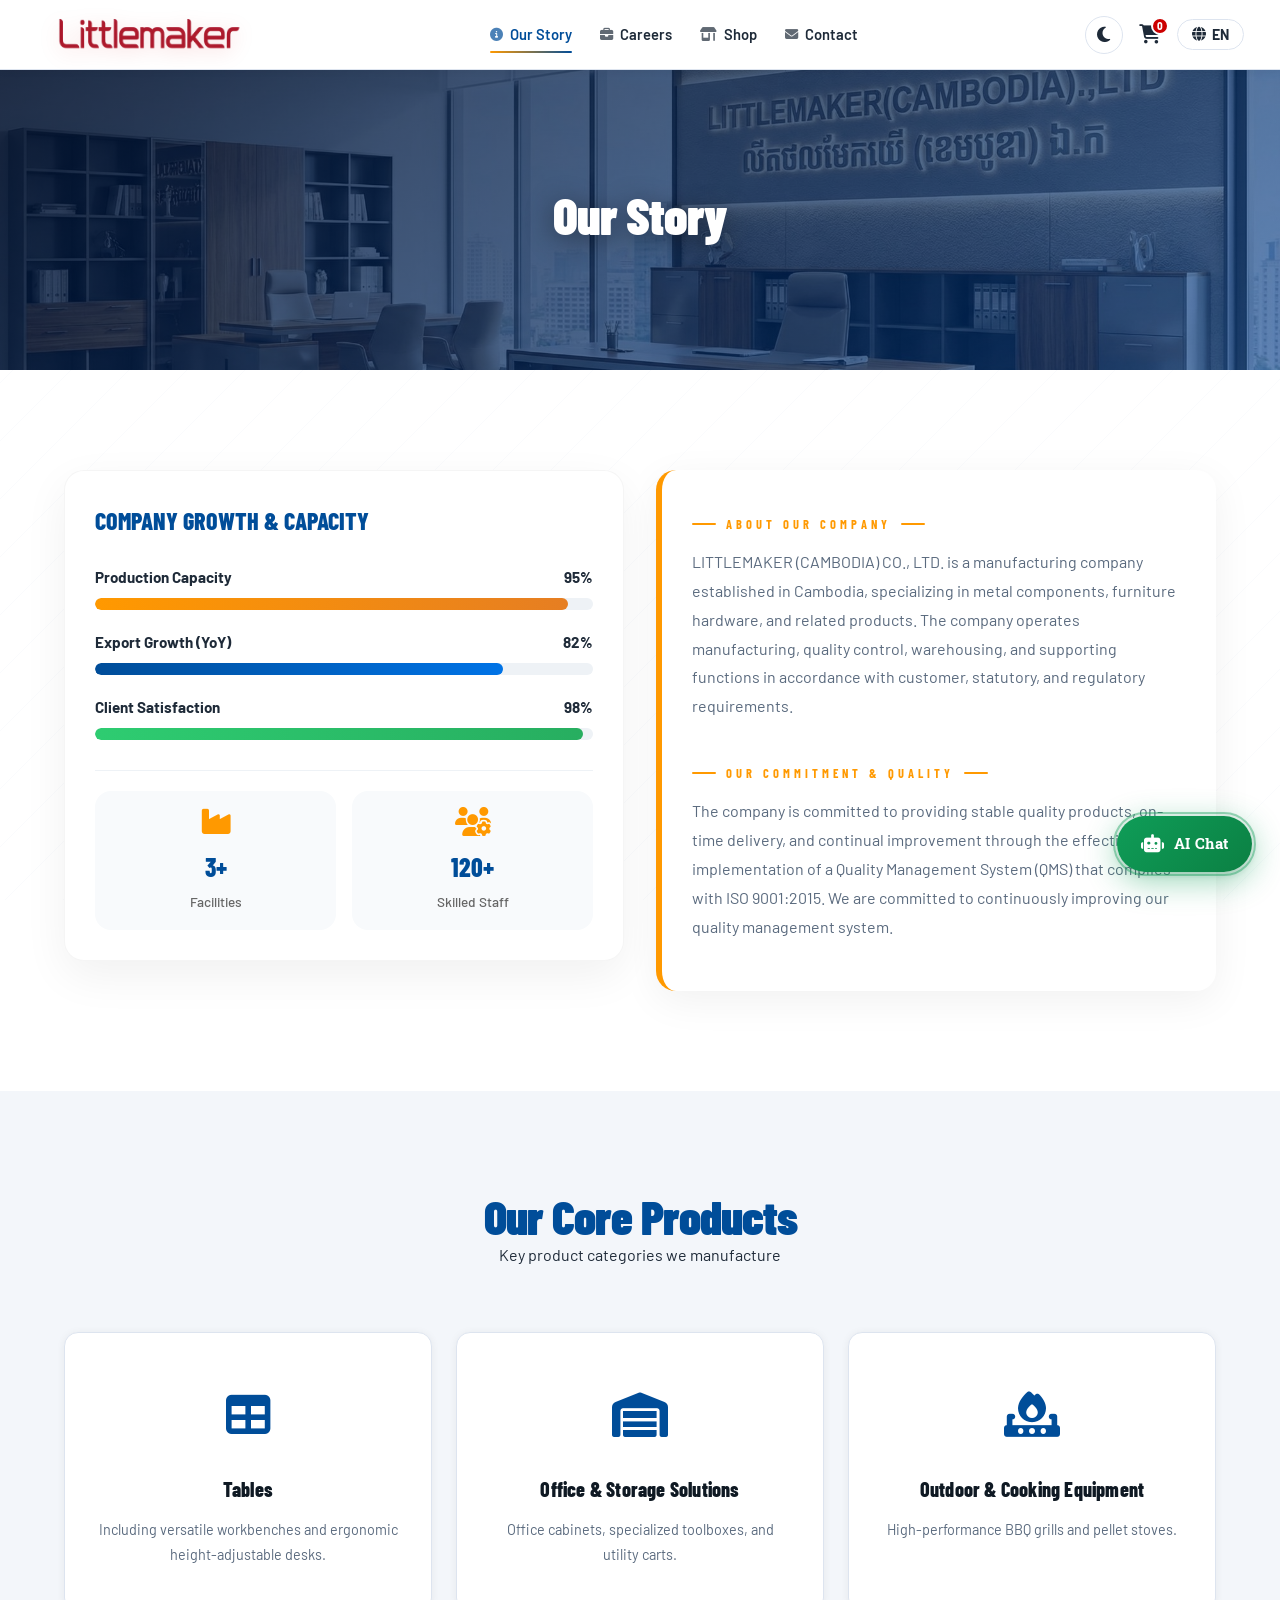
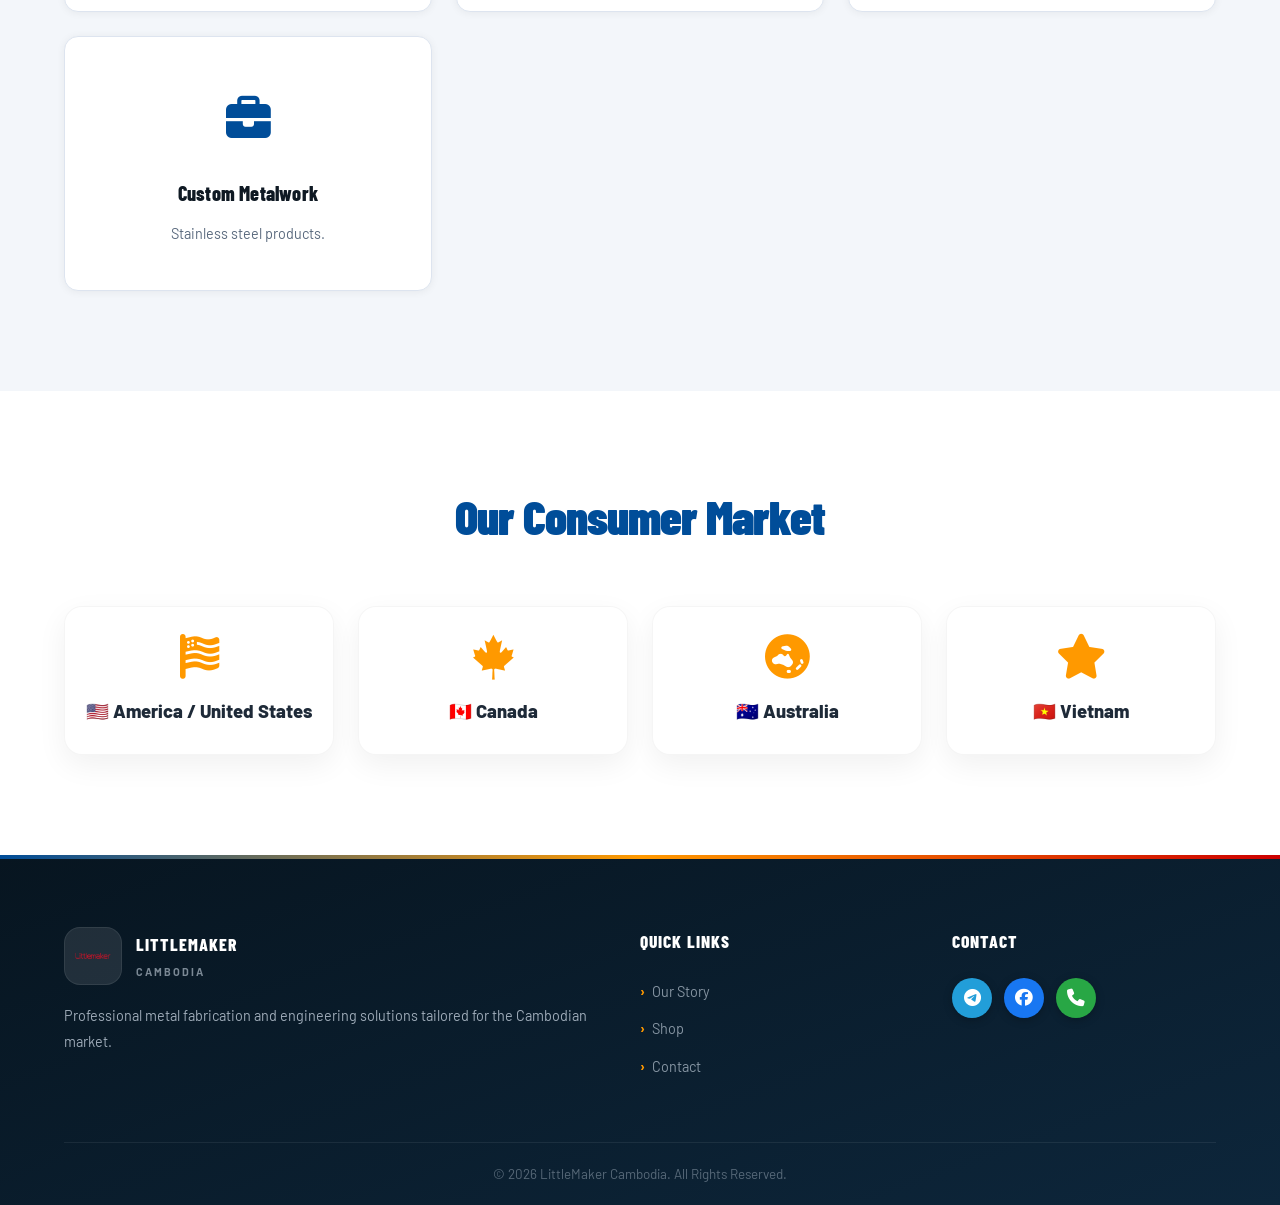
==== about.html @ 45f2d403 "Add files via upload" ====
<!DOCTYPE html>
<html lang="en">
<head>
    <meta charset="UTF-8">
    <meta name="viewport" content="width=device-width, initial-scale=1.0">
    <title>Our Story | LITTLEMAKER CAMBODIA</title>

    <!-- Favicon / Logo Code Added Here -->
    <link rel="icon" type="image/png" href="images/favicon.png">
    <link rel="apple-touch-icon" href="images/favicon.png">

    <link rel="preconnect" href="https://fonts.googleapis.com">
    <link rel="preconnect" href="https://fonts.gstatic.com" crossorigin>
    <link href="https://fonts.googleapis.com/css2?family=Roboto:wght@300;400;500;700;900&display=swap" rel="stylesheet">
    <link rel="stylesheet" href="https://cdnjs.cloudflare.com/ajax/libs/font-awesome/6.4.0/css/all.min.css">
    <link rel="stylesheet" href="css/style.css?v=3.1">
</head>
<body>

    <nav class="navbar">
        <div class="container">
                        <a href="index.html" class="logo" aria-label="LittleMaker Cambodia Home">
                <img src="images/Logo.png" alt="LittleMaker Cambodia logo" class="logo-img">
            </a>
            
            <!-- Desktop Menu -->
            <ul class="nav-menu">
                <li><a href="about.html" class="nav-link active"><i class="fa-solid fa-circle-info"></i> <span data-translate="nav_about">Our Story</span></a></li>
                <li><a href="careers.html" class="nav-link"><i class="fa-solid fa-briefcase"></i> <span data-translate="nav_services">Services</span></a></li>
                <li><a href="products.html" class="nav-link"><i class="fa-solid fa-shop"></i> <span data-translate="nav_shop">Shop</span></a></li>
                <li><a href="contact.html" class="nav-link"><i class="fa-solid fa-envelope"></i> <span data-translate="nav_contact">Contact</span></a></li>
            </ul>

            <!-- Right Controls -->
            <div class="nav-controls">
                <!-- Theme Toggle -->
                <div class="theme-toggle" id="themeBtn">
                    <i class="fa-solid fa-moon"></i>
                </div>

                <!-- Cart -->
                <div class="cart-wrapper cart-trigger">
                    <i class="fa-solid fa-cart-shopping"></i>
                    <span class="cart-badge" id="cart-count">0</span>
                </div>

                <!-- Lang -->
                <div class="lang-dropdown">
                    <button class="lang-btn" id="langBtn">
                        <i class="fa-solid fa-globe"></i> <span id="currentLang">EN</span>
                    </button>
                    <div class="lang-menu" id="langMenu">
                        <a href="#" data-lang="en">English</a>
                        <a href="#" data-lang="kh">ខ្មែរ</a>
                        <a href="#" data-lang="cn">中文</a>
                    </div>
                </div>

                <!-- Mobile Toggle -->
                <div class="menu-toggle" id="mobile-menu">
                    <span class="bar"></span>
                    <span class="bar"></span>
                    <span class="bar"></span>
                </div>
            </div>
        </div>
    </nav>

    <!-- Page Header -->
    <header class="page-header">
        <div class="container">
            <h1 data-translate="about_header">Our Story</h1>
        </div>
    </header>

    <!-- About Content -->
    <section class="section-padding">
        <div class="container">
            <div class="row">
                <div class="col-half fade-in">
                    <div class="modern-chart-container">
                        <h3 class="chart-title" data-translate="chart_title">Company Growth & Capacity</h3>
                        
                        <div class="chart-bar-group">
                            <div class="chart-label">
                                <span data-translate="chart_prod">Production Capacity</span>
                                <span class="counter-num">95%</span>
                            </div>
                            <div class="chart-track">
                                <div class="chart-fill" style="--target-width: 95%; background: linear-gradient(90deg, #ff9900, #e67e22);"></div>
                            </div>
                        </div>

                        <div class="chart-bar-group">
                            <div class="chart-label">
                                <span data-translate="chart_export">Export Growth (YoY)</span>
                                <span class="counter-num">82%</span>
                            </div>
                            <div class="chart-track">
                                <div class="chart-fill" style="--target-width: 82%; background: linear-gradient(90deg, #004d99, #0073e6);"></div>
                            </div>
                        </div>

                        <div class="chart-bar-group">
                            <div class="chart-label">
                                <span data-translate="chart_sat">Client Satisfaction</span>
                                <span class="counter-num">98%</span>
                            </div>
                            <div class="chart-track">
                                <div class="chart-fill" style="--target-width: 98%; background: linear-gradient(90deg, #2ecc71, #27ae60);"></div>
                            </div>
                        </div>

                        <div class="chart-stats-row">
                            <div class="c-stat-box">
                                <i class="fa-solid fa-industry"></i>
                                <strong class="counter-num">3+</strong>
                                <span data-translate="chart_factories">Facilities</span>
                            </div>
                            <div class="c-stat-box">
                                <i class="fa-solid fa-users-gear"></i>
                                <strong class="counter-num">120+</strong>
                                <span data-translate="chart_engineers">Skilled Staff</span>
                            </div>
                        </div>
                    </div>
                </div>
                <div class="col-half content-center fade-in">
                    <div class="modern-text-block">
                        <h4 class="sub-heading" data-translate="story_company_title">About Our Company</h4>
                        <p data-translate="story_company_desc">LITTLEMAKER (CAMBODIA) CO., LTD. is a manufacturing company established in Cambodia, specializing in metal components, furniture hardware, and related products. The company operates manufacturing, quality control, warehousing, and supporting functions in accordance with customer, statutory, and regulatory requirements.</p>
                        <div class="pt-20"></div>
                        <h4 class="sub-heading" data-translate="story_commit_title">Our Commitment & Quality</h4>
                        <p data-translate="story_commit_desc">The company is committed to providing stable quality products, on-time delivery, and continual improvement through the effective implementation of a Quality Management System (QMS) that complies with ISO 9001:2015. We are committed to continuously improving our quality management system.</p>
                    </div>
                </div>
            </div>
        </div>
    </section>

    <section class="section-padding bg-light">
        <div class="container">
            <div class="section-header fade-in">
                <h2 data-translate="story_products_title">Our Core Products</h2>
                <p data-translate="story_products_sub">Key product categories we manufacture</p>
            </div>
            <div class="services-grid">
                <div class="service-card fade-in">
                    <div class="icon-box"><i class="fa-solid fa-table"></i></div>
                    <h3 data-translate="story_prod_tables_title">Tables</h3>
                    <p data-translate="story_prod_tables_desc">Including versatile workbenches and ergonomic height-adjustable desks.</p>
                </div>
                <div class="service-card fade-in">
                    <div class="icon-box"><i class="fa-solid fa-warehouse"></i></div>
                    <h3 data-translate="story_prod_office_title">Office &amp; Storage Solutions</h3>
                    <p data-translate="story_prod_office_desc">Office cabinets, specialized toolboxes, and utility carts.</p>
                </div>
                <div class="service-card fade-in">
                    <div class="icon-box"><i class="fa-solid fa-fire-burner"></i></div>
                    <h3 data-translate="story_prod_cooking_title">Outdoor &amp; Cooking Equipment</h3>
                    <p data-translate="story_prod_cooking_desc">High-performance BBQ grills and pellet stoves.</p>
                </div>
                <div class="service-card fade-in">
                    <div class="icon-box"><i class="fa-solid fa-briefcase"></i></div>
                    <h3 data-translate="story_prod_custom_title">Custom Metalwork</h3>
                    <p data-translate="story_prod_custom_desc">Stainless steel products.</p>
                </div>
            </div>
        </div>
    </section>

    <section class="section-padding">
        <div class="container">
            <div class="section-header fade-in">
                <h2 data-translate="story_market_title">Our Consumer Market</h2>
            </div>
            <ul class="market-grid">
                <li class="market-card fade-in">
                    <i class="fa-solid fa-flag-usa"></i>
                    <span data-translate="story_market_us">America / United States</span>
                </li>
                <li class="market-card fade-in">
                    <i class="fa-brands fa-canadian-maple-leaf"></i>
                    <span data-translate="story_market_ca">Canada</span>
                </li>
                <li class="market-card fade-in">
                    <i class="fa-solid fa-earth-oceania"></i>
                    <span data-translate="story_market_au">Australia</span>
                </li>
                <li class="market-card fade-in">
                    <i class="fa-solid fa-star"></i>
                    <span data-translate="story_market_vn">Vietnam</span>
                </li>
            </ul>
        </div>
    </section>

    <footer>
        <div class="container">
            <div class="footer-content">
                <div class="footer-col">
                                        <div class="footer-brand">
                        <img src="images/Logo.png" alt="LittleMaker Cambodia logo">
                        <div>
                            <h3>LITTLEMAKER</h3>
                            <small>CAMBODIA</small>
                        </div>
                    </div>
                    <p data-translate="footer_desc">Professional metal fabrication and engineering solutions tailored for the Cambodian market.</p>
                </div>
                <div class="footer-col">
                    <h3 data-translate="footer_quick">Quick Links</h3>
                    <ul>
                        <li><a href="about.html" data-translate="nav_about">Our Story</a></li>
                        <li><a href="products.html" data-translate="nav_shop">Shop</a></li>
                        <li><a href="contact.html" data-translate="nav_contact">Contact</a></li>
                    </ul>
                </div>
                <div class="footer-col">
                    <h3 data-translate="footer_contact">Contact</h3>
                    <div class="social-links">
                        <a href="https://t.me/samnangkhiev" target="_blank" class="nav-icon-btn telegram" title="Telegram"><i class="fa-brands fa-telegram"></i></a>
                        <a href="https://web.facebook.com/littlemaker.kh/" target="_blank" class="nav-icon-btn facebook" title="Facebook"><i class="fa-brands fa-facebook"></i></a>
                        <a href="tel:+855719716888" class="nav-icon-btn phone" title="Call Us"><i class="fa-solid fa-phone"></i></a>
                    </div>
                </div>
            </div>
            <div class="footer-bottom">
                <p data-translate="footer_copy">&copy; 2026 LittleMaker Cambodia. All Rights Reserved.</p>
            </div>
        </div>
    </footer>
    <script src="js/translations.js"></script>
    <script src="js/cart.js"></script>
    <script src="js/invoice.js"></script>
    <script src="js/checkout.js"></script>
    <script src="js/chat-widget.js"></script>
    <script src="js/products.js"></script>
    <script src="js/ui.js"></script>
    <script src="js/main.js"></script>

    <!-- Mobile Bottom Tab Bar -->
    <ul class="mobile-bottom-bar" id="mobileBottomBar">
        <li><a href="about.html" class="nav-link active"><i class="fa-solid fa-circle-info"></i> <span data-translate="nav_about">Our Story</span></a></li>
        <li><a href="careers.html" class="nav-link"><i class="fa-solid fa-briefcase"></i> <span data-translate="nav_services">Services</span></a></li>
        <li><a href="products.html" class="nav-link"><i class="fa-solid fa-shop"></i> <span data-translate="nav_shop">Shop</span></a></li>
        <li><a href="contact.html" class="nav-link"><i class="fa-solid fa-envelope"></i> <span data-translate="nav_contact">Contact</span></a></li>
    </ul>


    <!-- Custom Translation Loader (Admin overrides) -->
    <script>
    (function(){
      try {
        var saved = localStorage.getItem('lm_translations');
        if (!saved) return;
        var allTR = JSON.parse(saved);
        var lang = localStorage.getItem('lm_lang') || 'en';
        var tr = allTR[lang];
        if (!tr) return;
        window.addEventListener('load', function() {
          /* Apply text translations */
          document.querySelectorAll('[data-translate]').forEach(function(el) {
            var k = el.getAttribute('data-translate');
            if (tr[k] !== undefined) {
              if (/</.test(tr[k])) el.innerHTML = tr[k];
              else el.textContent = tr[k];
            }
          });
          /* Apply admin-configured images */
          document.querySelectorAll('[data-img-key]').forEach(function(el) {
            var k = el.getAttribute('data-img-key');
            if (tr[k]) {
              el.src = tr[k];
            }
          });
        });
      } catch(e) {}
    })();
    </script>
    <!-- Secret Admin Access: Click footer copyright 5x quickly -->
    <script>
    (function(){
      var n=0,t;
      document.addEventListener('click',function(e){
        var ft=e.target.closest('.footer-bottom,.footer-copy,footer p');
        if(!ft)return;
        n++;clearTimeout(t);
        if(n>=5){n=0;window.location.href='admin.html';}
        t=setTimeout(function(){n=0;},1200);
      });
    })();
    </script>
</body>
</html>
---- css/style.css ----
/* ================================================================
   LITTLEMAKER CAMBODIA — style.css v3.0
   Premium industrial aesthetic with smooth animations
   ================================================================ */

@import url('https://fonts.googleapis.com/css2?family=Barlow:ital,wght@0,400;0,500;0,600;0,700;0,800;0,900;1,700&family=Barlow+Condensed:wght@500;600;700;800;900&display=swap');

/* ── CSS Variables ── */
:root {
  --blue:      #004d99;
  --blue-l:    #0066cc;
  --blue-ll:   #e8f0fa;
  --orange:    #f90;
  --orange-d:  #e68a00;
  --red:       #cc0000;
  --dark:      #0f1923;
  --dark-2:    #1a2535;
  --dark-3:    #243040;
  --light:     #f3f6fa;
  --light-2:   #e8edf5;
  --card:      #fff;
  --text:      #1e2a38;
  --muted:     #5a6a7e;
  --border:    #dde4ef;
  --white:     #fff;

  --sh1: 0 1px 8px rgba(0,0,0,.06);
  --sh2: 0 6px 28px rgba(0,77,153,.11);
  --sh3: 0 18px 56px rgba(0,0,0,.14);

  --r:    14px;
  --r-sm:  7px;
  --ease: cubic-bezier(.4,0,.2,1);
  --spring: cubic-bezier(.34,1.56,.64,1);
  --t: all .28s var(--ease);
}

/* ── Reset ── */
*,*::before,*::after { margin:0; padding:0; box-sizing:border-box }
html { scroll-behavior:smooth }
body {
  font-family:'Barlow',sans-serif;
  font-size:16px; line-height:1.65;
  color:var(--text);
  background:#fff;
  overflow-x:hidden;
}
ul { list-style:none }
a  { text-decoration:none; color:inherit }
img { max-width:100%; display:block }

/* diagonal grid texture */
body::before {
  content:'';
  position:fixed; inset:0;
  background-image:
    repeating-linear-gradient(
      -45deg,
      transparent,
      transparent 40px,
      rgba(0,77,153,.018) 40px,
      rgba(0,77,153,.018) 41px
    );
  pointer-events:none; z-index:0;
}

/* ── Utilities ── */
.container { max-width:1200px; margin:0 auto; padding:0 24px }
.section-padding { padding:100px 0 }
.pt-20    { padding-top:20px }
.bg-light { background:var(--light) }
.bg-dark  { background:var(--dark); color:var(--white) }
.text-white  { color:var(--white) }
.text-grey   { color:#888 }
.text-center { text-align:center }

/* Eyebrow label */
.sub-heading {
  font-family:'Barlow Condensed',sans-serif;
  font-size:.78rem; font-weight:700;
  letter-spacing:4px; text-transform:uppercase;
  color:var(--orange);
  display:inline-flex; align-items:center; gap:10px;
  margin-bottom:14px;
}
.sub-heading::before,
.sub-heading::after {
  content:'';
  width:24px; height:2px;
  background:var(--orange);
  border-radius:2px;
}

.section-header { text-align:center; margin-bottom:64px }
.section-header h2 {
  font-family:'Barlow Condensed',sans-serif;
  font-size:clamp(2.2rem,4vw,3rem);
  font-weight:900;
  color:var(--blue);
  letter-spacing:-1px;
  line-height:1.05;
}

/* ── Buttons ── */
.btn {
  display:inline-flex; align-items:center; gap:9px;
  padding:14px 34px;
  font-family:'Barlow Condensed',sans-serif;
  font-size:1.05rem; font-weight:700;
  letter-spacing:.5px; text-transform:uppercase;
  border-radius:var(--r-sm);
  border:2px solid transparent;
  cursor:pointer; transition:var(--t);
  position:relative; overflow:hidden;
  white-space:nowrap;
}
/* shine sweep */
.btn::after {
  content:'';
  position:absolute; top:0; left:-110%;
  width:65%; height:100%;
  background:linear-gradient(90deg,transparent,rgba(255,255,255,.22),transparent);
  transform:skewX(-18deg);
  transition:left .55s ease;
}
.btn:hover::after { left:130% }
.btn:active { transform:scale(.97) }

.btn-primary {
  background:linear-gradient(135deg,var(--orange),var(--orange-d));
  color:#fff;
  box-shadow:0 4px 20px rgba(255,153,0,.38);
}
.btn-primary:hover {
  transform:translateY(-3px);
  box-shadow:0 10px 32px rgba(255,153,0,.5);
}

.btn-outline {
  border-color:rgba(255,255,255,.7);
  color:#fff;
  backdrop-filter:blur(8px);
}
.btn-outline:hover {
  background:rgba(255,255,255,.16);
  border-color:#fff;
  transform:translateY(-3px);
}

.btn-link {
  color:#fff; font-family:'Barlow Condensed',sans-serif;
  font-size:1rem; font-weight:700; letter-spacing:.5px;
  margin-top:18px;
  display:inline-flex; align-items:center; gap:9px;
  border-bottom:2px solid var(--orange);
  padding-bottom:3px; transition:gap .3s;
}
.btn-link:hover { gap:15px }

/* ── Navbar ── */
.navbar {
  position:sticky; top:0; z-index:1000;
  height:70px;
  background:rgba(255,255,255,.96);
  backdrop-filter:blur(14px);
  -webkit-backdrop-filter:blur(14px);
  border-bottom:1px solid var(--border);
  box-shadow:var(--sh1);
  display:flex; align-items:center;
  transition:height .3s var(--ease), box-shadow .3s;
}
.navbar.scrolled { height:62px; box-shadow:var(--sh2) }

.navbar .container {
  display:flex; justify-content:space-between; align-items:center;
  width:100%; max-width:100%; padding:0 36px;
}

/* Logo */
.logo {
  display:flex;
  align-items:center;
  gap:12px;
  transition:transform .28s var(--ease), filter .28s var(--ease);
  text-decoration:none;
  position:relative;
}
.logo-img {
  height: 42px;
  width: auto;
  display: block;
  object-fit: contain;
  transition: height 0.3s var(--ease), transform 0.3s var(--ease), filter 0.3s var(--ease);
  filter: drop-shadow(0 4px 10px rgba(204,0,0,.15));
}
.navbar.scrolled .logo-img {
  height: 36px;
}
.logo:hover {
  transform:translateY(-1px);
}
.logo:hover .logo-img {
  transform: scale(1.03);
  filter: drop-shadow(0 6px 14px rgba(204,0,0,.22));
}
.logo-mark {
  width:58px;
  height:58px;
  border-radius:18px;
  background:linear-gradient(145deg, rgba(255,255,255,.95), rgba(232,240,250,.95));
  border:1px solid rgba(0,77,153,.08);
  box-shadow:0 10px 28px rgba(0,77,153,.12);
  display:inline-flex;
  align-items:center;
  justify-content:center;
  overflow:hidden;
  flex:0 0 auto;
  transition:transform .32s var(--spring), box-shadow .32s var(--ease);
}
.logo-mark img {
  width:100%;
  height:100%;
  object-fit:contain;
  padding:7px;
  filter:drop-shadow(0 6px 14px rgba(204,0,0,.18));
}
.logo-copy {
  display:flex;
  flex-direction:column;
  line-height:1;
}
.logo .logo-text {
  font-family:'Barlow Condensed',sans-serif;
  font-size:1.7rem;
  font-weight:900;
  letter-spacing:1.1px;
  text-transform:uppercase;
  color:var(--red);
  text-shadow:0 6px 20px rgba(204,0,0,.14);
}
.logo-sub {
  display:block;
  font-family:'Barlow',sans-serif;
  font-size:.6rem;
  font-weight:700;
  color:var(--muted);
  letter-spacing:3px;
  text-transform:uppercase;
  margin-top:4px;
}
@keyframes gearSpin { from{transform:rotate(0deg)} to{transform:rotate(360deg)} }

/* Nav menu */
.nav-menu { display:flex; align-items:center; gap:28px }
.nav-link {
  font-family:'Barlow',sans-serif;
  font-weight:600; font-size:.92rem;
  color:var(--text);
  display:flex; align-items:center; gap:7px;
  padding:4px 0; position:relative;
  transition:color .22s;
}
.nav-link i { font-size:.9em; opacity:.7; transition:transform .25s }
.nav-link:hover i { transform:translateY(-2px); opacity:1 }
.nav-link::after {
  content:''; position:absolute;
  bottom:-2px; left:0;
  width:0; height:2px;
  background:linear-gradient(90deg,var(--orange),var(--blue));
  border-radius:2px;
  transition:width .3s var(--ease);
}
.nav-link:hover, .nav-link.active { color:var(--blue) }
.nav-link:hover::after, .nav-link.active::after { width:100% }

.mobile-only { display:none }
.mobile-bottom-bar { display:none }

/* Cart icon */
.cart-wrapper {
  position:relative; font-size:1.2rem; cursor:pointer;
  padding:8px; border-radius:50%;
  color:var(--text); transition:var(--t);
  display:flex; align-items:center;
}
.cart-wrapper:hover { background:var(--light); color:var(--blue) }
.cart-badge {
  position:absolute; top:0; right:0;
  background:var(--red); color:#fff;
  font-size:.62rem; font-weight:800;
  width:18px; height:18px; border-radius:50%;
  display:flex; align-items:center; justify-content:center;
  border:2px solid #fff;
  transition:transform .22s var(--spring);
}
.cart-badge.bump { transform:scale(1.7) }

.nav-controls { display:flex; align-items:center; gap:8px }
.menu-toggle  { display:none; cursor:pointer }
.bar {
  display:block; width:24px; height:2.5px;
  margin:5px; background:var(--text);
  border-radius:2px; transition:var(--t);
}

/* ── Page Header ── */
.page-header {
  height:300px;
  background:
    linear-gradient(140deg, rgba(0,18,50,.82) 0%, rgba(0,60,140,.6) 100%),
    url('../images/R2.png') center/cover no-repeat;
  display:flex; align-items:center; justify-content:center;
  text-align:center; color:#fff;
  position:relative; overflow:hidden;
}
/* animated diagonal scan line */
.page-header::after {
  content:'';
  position:absolute; top:0; left:-120%;
  width:55%; height:100%;
  background:linear-gradient(90deg,transparent,rgba(255,255,255,.06),transparent);
  animation:scanLine 5s ease-in-out infinite;
}
@keyframes scanLine { to { left:150% } }
.page-header .container { position:relative; z-index:1 }
.page-header h1 {
  font-family:'Barlow Condensed',sans-serif;
  font-size:clamp(2.2rem,5vw,3.2rem);
  font-weight:900; letter-spacing:-1px;
  margin-bottom:10px;
  text-shadow:0 4px 28px rgba(0,0,0,.45);
  animation:headIn .65s var(--ease) both;
}
.page-header p {
  font-size:1.1rem; opacity:.88;
  animation:headIn .65s .12s var(--ease) both;
}
@keyframes headIn {
  from { opacity:0; transform:translateY(-20px) }
  to   { opacity:1; transform:translateY(0) }
}

/* ── Hero ── */
.hero {
  min-height:92vh;
  background-image:url('../images/backgroud_1.png');
  background-size:cover; background-position:center;
  background-attachment:scroll;
  position:relative; display:flex; align-items:flex-start;
  padding:120px 0 80px;
  overflow:hidden;
}
.hero-overlay {
  position:absolute; inset:0;
  background:linear-gradient(
    130deg,
    rgba(0,14,45,.88) 0%,
    rgba(0,50,120,.6) 50%,
    rgba(0,30,80,.2) 100%
  );
}
/* animated bokeh dots */
.hero-overlay::after {
  content:'';
  position:absolute; inset:0;
  background-image:
    radial-gradient(circle 3px at 18% 28%, rgba(255,153,0,.8) 0%, transparent 0%),
    radial-gradient(circle 2px at 72% 58%, rgba(255,255,255,.6) 0%, transparent 0%),
    radial-gradient(circle 3px at 85% 25%, rgba(255,153,0,.6) 0%, transparent 0%),
    radial-gradient(circle 2px at 42% 75%, rgba(255,255,255,.5) 0%, transparent 0%),
    radial-gradient(circle 2px at 58% 38%, rgba(255,200,80,.55) 0%, transparent 0%),
    radial-gradient(circle 1px at 28% 62%, rgba(255,255,255,.4) 0%, transparent 0%);
  background-size:320px 320px;
  animation:bokeh 10s ease-in-out infinite alternate;
}
@keyframes bokeh {
  from { transform:translate(0,0) scale(1) }
  to   { transform:translate(18px,-22px) scale(1.04) }
}

.hero-content {
  position:relative;
  z-index:1;
  color:#fff;
  max-width:980px;
  margin:0 auto;
  text-align:center;
}
.hero.hero-apple #heroParticles { display:none }
.hero.hero-apple .hero-overlay::after { display:none }
.hero.hero-ikea #heroParticles { display:none }
.hero.hero-ikea .hero-overlay::after { display:none }
.hero.hero-ikea .hero-content { max-width:1200px; text-align:left }
.hero-eyebrow {
  font-size:.95rem;
  font-weight:700;
  letter-spacing:.2px;
  opacity:.92;
  margin-bottom:18px;
}
.hero.hero-ikea-split {
  min-height:auto;
  background:var(--light);
  padding:56px 0;
  align-items:stretch;
}
.hero.hero-ikea-split .hero-content { max-width:1200px; text-align:left; color:var(--text) }
.hero.hero-ikea-split .hero-overlay,
.hero.hero-ikea-split #heroParticles,
.hero.hero-ikea-split .hero-slideshow { display:none }
.ikea-split {
  display:grid;
  grid-template-columns:2fr 1fr;
  gap:20px;
  align-items:stretch;
}
.ikea-tile {
  border-radius:18px;
  overflow:hidden;
  box-shadow:0 14px 44px rgba(0,0,0,.12);
  border:1px solid rgba(0,0,0,.06);
  transition:transform .35s var(--ease), box-shadow .35s var(--ease);
  background:#fff;
}
.ikea-tile:hover {
  transform:translateY(-6px);
  box-shadow:0 18px 70px rgba(0,0,0,.16);
}
.ikea-tile-image {
  position:relative;
  display:block;
  min-height:560px;
  background-size:cover;
  background-position:center;
  isolation:isolate;
}
.ikea-tile-image::before {
  content:'';
  position:absolute;
  inset:-8%;
  background:inherit;
  background-size:cover;
  background-position:center;
  transform:scale(1.02);
  animation:heroImagePulse 14s ease-in-out infinite alternate;
  z-index:-1;
}
.ikea-tile-image::after {
  content:'';
  position:absolute;
  inset:0;
  background:
    radial-gradient(circle at top right, rgba(255,153,0,.26), transparent 34%),
    radial-gradient(circle at bottom left, rgba(0,77,153,.3), transparent 38%);
  mix-blend-mode:screen;
  pointer-events:none;
}
.ikea-image-overlay {
  position:absolute;
  left:0;
  right:0;
  bottom:0;
  padding:26px 26px 22px;
  color:#fff;
  background:linear-gradient(0deg, rgba(0,0,0,.72) 0%, rgba(0,0,0,.25) 55%, rgba(0,0,0,0) 100%);
}
.home-hero-grid { position:relative }
.hero-feature-badge {
  display:inline-flex;
  align-items:center;
  gap:10px;
  padding:9px 14px;
  border-radius:999px;
  background:rgba(255,255,255,.14);
  border:1px solid rgba(255,255,255,.2);
  backdrop-filter:blur(12px);
  font-size:.78rem;
  font-weight:800;
  letter-spacing:.8px;
  text-transform:uppercase;
  margin-bottom:16px;
}
.hero-feature-dot {
  width:9px;
  height:9px;
  border-radius:50%;
  background:var(--orange);
  box-shadow:0 0 0 6px rgba(255,153,0,.18);
  animation:signalPulse 2.4s ease-in-out infinite;
}
.ikea-kicker {
  font-size:.85rem;
  font-weight:700;
  opacity:.92;
  margin-bottom:8px;
}
.ikea-hero-desc {
  margin-top:10px;
  max-width:520px;
  color:rgba(255,255,255,.9);
  font-weight:500;
  line-height:1.65;
}
.hero-quick-actions {
  display:flex;
  flex-wrap:wrap;
  gap:10px;
  margin-top:18px;
}
.hero-mini-pill {
  display:inline-flex;
  align-items:center;
  gap:8px;
  padding:9px 14px;
  border-radius:999px;
  background:rgba(255,255,255,.14);
  border:1px solid rgba(255,255,255,.16);
  backdrop-filter:blur(8px);
  font-weight:700;
  color:#fff;
}
.hero-buttons-left {
  justify-content:flex-start;
  margin-top:22px;
}
.hero-outline-btn {
  border-color:rgba(255,255,255,.45);
  background:rgba(255,255,255,.08);
}
.hero-floating-stats {
  display:grid;
  grid-template-columns:repeat(3, minmax(0, 1fr));
  gap:12px;
  margin-top:22px;
}
.hero-stat-card {
  padding:14px 16px;
  border-radius:18px;
  background:rgba(255,255,255,.12);
  border:1px solid rgba(255,255,255,.16);
  backdrop-filter:blur(12px);
  box-shadow:0 14px 28px rgba(0,0,0,.12);
}
.hero-stat-card strong {
  display:block;
  font-family:'Barlow Condensed',sans-serif;
  font-size:1.7rem;
  line-height:1;
  color:#fff;
  margin-bottom:6px;
}
.hero-stat-card span {
  display:block;
  font-size:.82rem;
  line-height:1.5;
  color:rgba(255,255,255,.82);
}
.hero.hero-ikea-split h1 {
  font-family:'Barlow',sans-serif;
  font-size:clamp(2.1rem,4.4vw,3.2rem);
  letter-spacing:-1px;
  margin:0;
  color:#fff;
}
.hero.hero-ikea-split .highlight { color:#fff }
.hero.hero-ikea-split .highlight::after { display:none }
.ikea-slide-dots {
  display:flex;
  gap:8px;
  margin-top:16px;
}
.ikea-slide-dot {
  width:10px;
  height:10px;
  border-radius:50%;
  border:1px solid rgba(255,255,255,.55);
  background:rgba(255,255,255,.22);
  cursor:pointer;
  transition:var(--t);
}
.ikea-slide-dot.active {
  background:#fff;
  border-color:#fff;
  transform:scale(1.18);
}
.ikea-slide-dot:hover { background:rgba(255,255,255,.5) }
.ikea-tile-cta {
  background:linear-gradient(180deg,#ffdb00 0%, #ffd200 100%);
  display:flex;
  flex-direction:column;
  justify-content:space-between;
  min-height:560px;
}
.ikea-cta-wrap {
  padding:28px;
  display:flex;
  flex-direction:column;
  gap:14px;
  flex:1;
}
.ikea-cta-top {
  display:flex;
  align-items:center;
  justify-content:space-between;
}
.ikea-cta-label {
  font-size:1.25rem;
  font-weight:900;
  letter-spacing:-.3px;
  color:#111;
}
.ikea-cta-round {
  width:44px;
  height:44px;
  border-radius:50%;
  background:#111;
  color:#fff;
  display:flex;
  align-items:center;
  justify-content:center;
  transition:var(--t);
  flex:0 0 auto;
}
.ikea-cta-round:hover { transform:translateY(-2px); background:#000 }
.ikea-cta-desc {
  margin:0;
  color:rgba(17,17,17,.82);
  line-height:1.75;
  font-weight:600;
  font-size:1rem;
}
.home-side-highlights {
  display:grid;
  gap:12px;
}
.home-side-card {
  display:flex;
  gap:12px;
  align-items:flex-start;
  padding:14px 16px;
  border-radius:18px;
  background:rgba(255,255,255,.38);
  border:1px solid rgba(17,17,17,.08);
}
.home-side-card i {
  width:40px;
  height:40px;
  border-radius:12px;
  background:#111;
  color:#fff;
  display:flex;
  align-items:center;
  justify-content:center;
  flex:0 0 auto;
}
.home-side-card strong {
  display:block;
  font-size:1rem;
  color:#111;
  margin-bottom:4px;
}
.home-side-card span {
  display:block;
  color:rgba(17,17,17,.72);
  font-size:.88rem;
  line-height:1.55;
}
.ikea-chips {
  display:flex;
  flex-wrap:wrap;
  gap:10px;
}
.ikea-chip {
  display:inline-flex;
  align-items:center;
  justify-content:center;
  padding:10px 14px;
  border-radius:999px;
  background:rgba(255,255,255,.72);
  border:1px solid rgba(17,17,17,.12);
  color:#111;
  font-weight:800;
  letter-spacing:.2px;
  transition:var(--t);
}
.ikea-chip:hover { transform:translateY(-2px); background:#fff; border-color:rgba(17,17,17,.2) }
.ikea-quick-contact {
  display:flex;
  flex-wrap:wrap;
  gap:10px;
  margin-top:auto;
}
.ikea-contact-pill {
  display:inline-flex;
  align-items:center;
  gap:8px;
  padding:10px 12px;
  border-radius:999px;
  background:rgba(17,17,17,.07);
  color:#111;
  font-weight:800;
  transition:var(--t);
}
.ikea-contact-pill:hover { transform:translateY(-2px); background:rgba(17,17,17,.12) }
.ikea-cta-bottom {
  padding:16px 18px 18px;
  border-top:1px solid rgba(17,17,17,.18);
  display:grid;
  grid-template-columns:1fr 1fr;
  gap:10px;
  align-items:center;
}
.ikea-cta-btn {
  display:flex;
  align-items:center;
  justify-content:center;
  padding:12px 14px;
  border-radius:999px;
  font-weight:900;
  letter-spacing:.2px;
  transition:var(--t);
  border:1px solid rgba(17,17,17,.18);
}
.ikea-cta-btn-dark { background:#111; color:#fff; border-color:#111 }
.ikea-cta-btn-dark:hover { transform:translateY(-2px); background:#000 }
.ikea-cta-btn-light { background:rgba(255,255,255,.8); color:#111 }
.ikea-cta-btn-light:hover { transform:translateY(-2px); background:#fff }
.ikea-cta-more {
  grid-column:1 / -1;
  display:inline-flex;
  justify-content:center;
  padding:10px 12px;
  border-radius:999px;
  font-weight:900;
  color:#111;
  background:rgba(17,17,17,.06);
  transition:var(--t);
}
.ikea-cta-more:hover { transform:translateY(-2px); background:rgba(17,17,17,.12) }
@keyframes heroImagePulse {
  0% { transform:scale(1.02) translate3d(0,0,0) }
  100% { transform:scale(1.1) translate3d(10px,-8px,0) }
}
@keyframes signalPulse {
  0%, 100% { box-shadow:0 0 0 0 rgba(255,153,0,.2) }
  50% { box-shadow:0 0 0 8px rgba(255,153,0,0) }
}

/* ── Home Spotlight Band ── */
.home-spotlight-band {
  padding:0 0 28px;
  background:linear-gradient(180deg, var(--light) 0%, #fff 100%);
}
.home-spotlight-grid {
  display:grid;
  grid-template-columns:repeat(3, 1fr);
  gap:18px;
  margin-top:-8px;
}
.home-spotlight-card {
  position:relative;
  overflow:hidden;
  border-radius:22px;
  padding:24px 24px 22px;
  background:linear-gradient(145deg, #fff, #f4f8fc);
  border:1px solid rgba(0,77,153,.08);
  box-shadow:0 16px 40px rgba(0,77,153,.1);
  transition:transform .35s var(--ease), box-shadow .35s var(--ease), border-color .35s;
}
.home-spotlight-card::before {
  content:'';
  position:absolute;
  top:-40px;
  right:-30px;
  width:120px;
  height:120px;
  border-radius:50%;
  background:radial-gradient(circle, rgba(255,153,0,.18) 0%, rgba(255,153,0,0) 72%);
}
.home-spotlight-card:hover {
  transform:translateY(-8px);
  box-shadow:0 22px 50px rgba(0,77,153,.16);
  border-color:rgba(255,153,0,.24);
}
.spotlight-icon {
  width:54px;
  height:54px;
  border-radius:16px;
  display:inline-flex;
  align-items:center;
  justify-content:center;
  background:linear-gradient(135deg, rgba(0,77,153,.12), rgba(255,153,0,.18));
  color:var(--blue);
  font-size:1.35rem;
  margin-bottom:18px;
}
.home-spotlight-card strong {
  display:block;
  font-family:'Barlow Condensed',sans-serif;
  font-size:1.35rem;
  color:var(--dark);
  margin-bottom:8px;
}
.home-spotlight-card p {
  color:var(--muted);
  line-height:1.75;
}

/* ── Company Intro ── */
.company-intro {
  padding:72px 0 40px;
  background:linear-gradient(180deg, #ffffff 0%, #f7f9fc 100%);
}
.company-intro-grid {
  display:grid;
  grid-template-columns:1.1fr .9fr;
  gap:34px;
  align-items:start;
}
.company-intro-text h2 {
  font-family:'Barlow Condensed',sans-serif;
  font-size:clamp(2.2rem,4vw,3.1rem);
  font-weight:900;
  color:var(--blue);
  letter-spacing:-1px;
  line-height:1.05;
  margin-bottom:16px;
}
.company-intro-text p {
  color:var(--muted);
  font-size:1.02rem;
  line-height:1.85;
  margin-bottom:22px;
}
.company-intro-actions { display:flex; gap:12px; flex-wrap:wrap; align-items:center }
.company-outline-dark {
  border-color:rgba(0,0,0,.18);
  color:var(--text);
  backdrop-filter:none;
}
.company-outline-dark:hover {
  background:rgba(0,0,0,.06);
  border-color:rgba(0,0,0,.26);
  color:var(--text);
}
.company-intro-cards { display:grid; gap:14px }
.company-mini-card {
  background:var(--card);
  border:1px solid var(--border);
  border-radius:16px;
  padding:18px 18px;
  box-shadow:var(--sh1);
  display:flex;
  gap:14px;
  align-items:flex-start;
  transition:transform .3s var(--ease), box-shadow .3s var(--ease);
}
.company-mini-card:hover { transform:translateY(-4px); box-shadow:var(--sh2) }
.company-mini-icon {
  width:42px;
  height:42px;
  border-radius:12px;
  background:linear-gradient(135deg, rgba(0,77,153,.12), rgba(255,153,0,.12));
  color:var(--blue);
  display:flex;
  align-items:center;
  justify-content:center;
  flex:0 0 auto;
  font-size:1.1rem;
}
.company-mini-card h3 {
  font-size:1.05rem;
  font-weight:900;
  letter-spacing:-.2px;
  margin-bottom:4px;
  color:var(--dark);
}
.company-mini-card p { margin:0; color:var(--muted); font-size:.92rem; line-height:1.6 }
.hero-card {
  max-width:620px;
  padding:28px 28px;
  border-radius:18px;
  background:rgba(255,255,255,.94);
  color:#111;
  border:1px solid rgba(255,255,255,.6);
  box-shadow:0 20px 70px rgba(0,0,0,.22);
  backdrop-filter:blur(10px);
}
.hero.hero-ikea .hero-eyebrow { color:#111; opacity:.9 }
.hero.hero-ikea h1 { color:#111 }
.hero.hero-ikea p { color:rgba(17,17,17,.78) }
.hero-ikea-actions {
  display:flex;
  justify-content:space-between;
  gap:12px;
  flex-wrap:wrap;
  align-items:center;
  margin-top:18px;
}
.hero-ikea-links {
  display:flex;
  flex-wrap:wrap;
  gap:10px;
  align-items:center;
}
.hero-ikea-shop { margin-left:auto }
.ikea-btn {
  display:inline-flex;
  align-items:center;
  justify-content:center;
  padding:12px 22px;
  border-radius:999px;
  background:#111;
  color:#fff;
  font-weight:800;
  letter-spacing:.2px;
  transition:var(--t);
}
.ikea-btn:hover { transform:translateY(-2px); background:#000 }
.ikea-link {
  display:inline-flex;
  align-items:center;
  gap:8px;
  font-weight:800;
  color:#111;
  padding:10px 6px;
  border-radius:999px;
  transition:var(--t);
}
.ikea-link:hover { background:rgba(17,17,17,.07); transform:translateY(-1px) }
.hero h1 {
  font-family:'Barlow',sans-serif;
  font-size:clamp(2.4rem,6vw,4.2rem);
  font-weight:900; line-height:1.08;
  letter-spacing:-1.5px;
  margin:0 auto 16px;
}
.hero p {
  font-size:1.12rem;
  margin:0 auto 22px;
  opacity:.92;
  max-width:720px;
  line-height:1.75;
  font-weight:400;
}
.highlight {
  color:var(--orange);
  position:relative; white-space:nowrap;
}
.highlight::after {
  content:'';
  position:absolute; bottom:6px; left:0; right:0;
  height:3px;
  background:linear-gradient(90deg,var(--orange),transparent);
  border-radius:2px;
}
.hero-buttons { display:flex; gap:16px; flex-wrap:wrap }

/* ── Grid / Cols ── */
.row      { display:flex; flex-wrap:wrap; margin:0 -16px }
.col-half { width:50%; padding:0 16px }

/* ── Feature Boxes ── */
.feature-box {
  height:310px;
  background-size:cover; background-position:center;
  border-radius:var(--r);
  position:relative; overflow:hidden;
  margin-bottom:20px;
  box-shadow:var(--sh2);
  cursor:pointer;
  transition:transform .45s var(--ease), box-shadow .45s;
}
.feature-box::before {
  content:'';
  position:absolute; inset:0;
  background:linear-gradient(135deg,rgba(0,77,153,.15),transparent);
  opacity:0; transition:opacity .4s; z-index:1;
}
.feature-box:hover { transform:translateY(-8px) scale(1.01); box-shadow:var(--sh3) }
.feature-box:hover::before { opacity:1 }

.box-overlay {
  position:absolute; inset:0; z-index:2;
  background:linear-gradient(0deg, rgba(0,0,0,.78) 0%, rgba(0,0,0,.16) 55%, transparent 100%);
  display:flex; flex-direction:column;
  justify-content:flex-end; align-items:flex-start;
  color:#fff; padding:30px;
  transition:background .4s;
}
.box-overlay h3 {
  font-family:'Barlow Condensed',sans-serif;
  font-size:1.5rem; font-weight:800;
  letter-spacing:.3px; margin-bottom:6px;
}
.box-overlay p { font-size:.92rem; opacity:.85; margin-bottom:12px }
.feature-box:hover .box-overlay {
  background:linear-gradient(0deg,rgba(0,55,140,.84) 0%,rgba(0,0,0,.1) 65%,transparent 100%);
}

/* About */
.about-img {
  width:100%; border-radius:var(--r);
  box-shadow:var(--sh3);
  transition:transform .5s var(--ease), box-shadow .5s;
}
.about-img:hover { transform:translateY(-8px) rotate(.4deg); box-shadow:0 32px 72px rgba(0,0,0,.22) }

.content-center { display:flex; flex-direction:column; justify-content:center }
.content-center h2 {
  font-family:'Barlow Condensed',sans-serif;
  font-size:2.4rem; font-weight:900;
  color:var(--blue); margin-bottom:18px;
  letter-spacing:-1px; line-height:1.1;
}
.content-center p { color:var(--muted); margin-bottom:14px; line-height:1.8 }

.feature-list { margin-top:22px }
.feature-list li {
  margin-bottom:10px;
  display:flex; align-items:center; gap:12px;
  font-weight:500; padding:10px 14px;
  border-radius:var(--r-sm);
  border-left:3px solid transparent;
  transition:background .22s, border-color .22s;
}
.feature-list li:hover { background:rgba(0,77,153,.06); border-left-color:var(--orange) }
.feature-list i { color:var(--orange); font-size:1.1rem; flex-shrink:0 }

/* ── CTA ── */
.cta-section {
  background:linear-gradient(135deg,var(--dark) 0%,var(--dark-2) 100%);
  position:relative; overflow:hidden;
}
/* decorative circle */
.cta-section::before {
  content:'';
  position:absolute; top:-160px; right:-160px;
  width:500px; height:500px; border-radius:50%;
  background:radial-gradient(circle,rgba(255,153,0,.1) 0%,transparent 70%);
  animation:pulse 6s ease-in-out infinite;
}
.cta-section::after {
  content:'';
  position:absolute; bottom:-80px; left:-80px;
  width:280px; height:280px; border-radius:50%;
  background:radial-gradient(circle,rgba(0,77,153,.12) 0%,transparent 70%);
}
@keyframes pulse { 0%,100%{transform:scale(1)} 50%{transform:scale(1.1)} }
.cta-section h2 {
  font-family:'Barlow Condensed',sans-serif;
  font-size:2.8rem; font-weight:900; letter-spacing:-1px;
}

/* ── Services ── */
.services-grid {
  display:grid;
  grid-template-columns:repeat(auto-fit, minmax(280px,1fr));
  gap:24px;
}
.service-card {
  background:var(--card);
  padding:44px 32px;
  border-radius:var(--r);
  box-shadow:var(--sh1);
  border:1px solid var(--border);
  position:relative; overflow:hidden;
  text-align:center;
  transition:transform .32s var(--ease), box-shadow .32s, border-color .32s;
}
/* animated top bar */
.service-card::before {
  content:'';
  position:absolute; top:0; left:0; right:0; height:3px;
  background:linear-gradient(90deg,var(--blue),var(--orange),var(--red));
  background-size:200%;
  transform:scaleX(0); transform-origin:left;
  transition:transform .4s var(--ease);
}
.service-card:hover::before { transform:scaleX(1) }
.service-card:hover {
  transform:translateY(-10px);
  box-shadow:var(--sh2); border-color:rgba(0,77,153,.2);
}

/* ── Careers ── */
.careers-grid {
  display:grid;
  grid-template-columns:repeat(auto-fit, minmax(300px,1fr));
  gap:28px;
}
.career-card {
  background:var(--card);
  border-radius:var(--r);
  overflow:hidden;
  box-shadow:var(--sh1);
  border:1px solid var(--border);
  transition:transform .35s var(--ease), box-shadow .35s;
  display:flex;
  flex-direction:column;
}
.career-card:hover {
  transform:translateY(-8px);
  box-shadow:var(--sh2);
  border-color:rgba(0,77,153,.2);
}
.career-img {
  height:200px;
  overflow:hidden;
  position:relative;
}
.career-img img {
  width:100%;
  height:100%;
  object-fit:cover;
  transition:transform .5s var(--ease);
}
.career-card:hover .career-img img {
  transform:scale(1.08);
}
.career-body {
  padding:30px;
  flex:1;
  display:flex;
  flex-direction:column;
}
.career-body h3 {
  font-family:'Barlow Condensed',sans-serif;
  font-size:1.4rem; font-weight:800; color:var(--dark); margin-bottom:12px;
}
.career-meta {
  display:flex; gap:10px; margin-bottom:16px; flex-wrap:wrap;
}
.career-meta .badge {
  background:rgba(0,77,153,.08); color:var(--blue);
  padding:4px 10px; border-radius:4px; font-size:0.8rem; font-weight:600;
}
.career-body p {
  color:var(--muted); font-size:0.95rem; line-height:1.6; margin-bottom:24px; flex:1;
}
.career-body .btn {
  align-self:flex-start;
}

.icon-box {
  font-size:2.8rem; color:var(--blue);
  margin-bottom:22px; display:inline-block;
  transition:transform .35s var(--spring), color .3s;
}
.service-card:hover .icon-box { transform:scale(1.22) rotate(-8deg); color:var(--orange) }
.service-card h3 {
  font-family:'Barlow Condensed',sans-serif;
  font-size:1.25rem; font-weight:800;
  letter-spacing:.2px; margin-bottom:12px; color:var(--dark);
}
.service-card p { color:var(--muted); font-size:.9rem; line-height:1.7 }

/* ── Shop / Products ── */
.filter-section { display:flex; flex-direction:column; align-items:center; gap:22px; margin-bottom:52px }

.search-wrapper { position:relative; width:100%; max-width:520px }
.search-wrapper input {
  width:100%; padding:14px 28px; padding-right:60px;
  border:2px solid var(--border); border-radius:50px;
  font-family:'Barlow',sans-serif; font-size:.95rem;
  background:var(--card); color:var(--text);
  transition:var(--t); box-shadow:var(--sh1); outline:none;
}
.search-wrapper input:focus {
  border-color:var(--blue);
  box-shadow:0 0 0 4px rgba(0,77,153,.1);
}
.search-wrapper button {
  position:absolute; right:6px; top:50%; transform:translateY(-50%);
  width:44px; height:44px; border:none; border-radius:50%;
  background:linear-gradient(135deg,var(--blue),var(--blue-l));
  color:#fff; cursor:pointer; transition:var(--t);
  display:flex; align-items:center; justify-content:center; font-size:1rem;
}
.search-wrapper button:hover { transform:translateY(-50%) scale(1.1); box-shadow:0 4px 16px rgba(0,77,153,.3) }

.filter-container { display:flex; justify-content:center; flex-wrap:wrap; gap:10px }
.filter-btn {
  font-family:'Barlow Condensed',sans-serif;
  padding:9px 28px; background:transparent;
  border:2px solid var(--border); border-radius:50px;
  cursor:pointer; font-weight:700; font-size:.95rem;
  letter-spacing:.5px; text-transform:uppercase;
  color:var(--muted); transition:var(--t);
}
.filter-btn:hover, .filter-btn.active {
  border-color:var(--blue); background:var(--blue);
  color:#fff; box-shadow:0 4px 16px rgba(0,77,153,.28);
  transform:translateY(-2px);
}

.products-grid { display:grid; grid-template-columns:repeat(auto-fill,minmax(260px,1fr)); gap:28px }

/* ── Carousel for Home Featured ── */
.carousel-container {
  position: relative;
  width: 100%;
  overflow: hidden;
  padding: 10px 0;
}
.carousel-track {
  display: flex;
  gap: 28px;
  overflow-x: auto;
  scroll-snap-type: x mandatory;
  scroll-behavior: smooth;
  scrollbar-width: none; /* Firefox */
}
.carousel-track::-webkit-scrollbar {
  display: none; /* Chrome/Safari */
}
.carousel-track .product-card {
  min-width: 280px;
  max-width: 320px;
  flex: 0 0 auto;
  scroll-snap-align: start;
}
.carousel-btn {
  position: absolute;
  top: 50%;
  transform: translateY(-50%);
  width: 44px; height: 44px;
  border-radius: 50%;
  background: #fff;
  border: 1px solid var(--border);
  box-shadow: var(--sh1);
  color: var(--dark);
  font-size: 1.2rem;
  display: flex; align-items: center; justify-content: center;
  cursor: pointer;
  z-index: 10;
  transition: var(--t);
}
.carousel-btn:hover {
  background: var(--blue);
  color: #fff;
  border-color: var(--blue);
}
.carousel-prev { left: -15px; }
.carousel-next { right: -15px; }
@media (min-width: 1200px) {
  .carousel-prev { left: -20px; }
  .carousel-next { right: -20px; }
}

.product-card {
  background:var(--card); border-radius:var(--r);
  overflow:hidden; box-shadow:var(--sh1);
  border:1px solid var(--border);
  transition:transform .35s var(--ease), box-shadow .35s;
  position:relative;
}
.product-card:hover { transform:translateY(-8px); box-shadow:var(--sh2) }

.product-img { height:240px; position:relative; overflow:hidden; background:var(--light); display:flex; align-items:center; justify-content:center }
.product-img img {
  width:100%; height:100%; object-fit:cover; object-position:center;
  transition:transform .55s var(--ease);
  display:block;
}
.product-card:hover .product-img img { transform:scale(1.08) }

/* hover overlay */
.product-img::after {
  content:'\f06e  View';
  font-family:'Font Awesome 6 Free', 'Barlow', sans-serif;
  font-weight:900;
  position:absolute; inset:0;
  background:rgba(0,60,140,.55);
  color:#fff; display:flex; align-items:center; justify-content:center;
  font-size:1rem; gap:8px;
  opacity:0; transition:opacity .3s;
  letter-spacing:.5px;
  z-index:1;
}
.product-card:hover .product-img::after { opacity:1 }
/* Hide VIEW overlay on mobile touch devices */
@media(hover:none) {
  .product-img::after { display:none }
}

.badge-new, .badge-sale {
  position:absolute; top:12px; left:12px;
  font-family:'Barlow Condensed',sans-serif;
  padding:4px 13px; border-radius:50px;
  color:#fff; font-size:.75rem; font-weight:800;
  text-transform:uppercase; letter-spacing:.8px;
  z-index:2; box-shadow:0 2px 8px rgba(0,0,0,.22);
}
.badge-new  { background:linear-gradient(135deg,var(--blue),#0080ff) }
.badge-sale { background:linear-gradient(135deg,var(--red),#ff3333) }

.product-details { padding:18px 20px }
.product-cat {
  font-family:'Barlow Condensed',sans-serif;
  font-size:.72rem; color:var(--blue);
  text-transform:uppercase; letter-spacing:2px;
  display:block; margin-bottom:7px; font-weight:700;
}
.product-details h4 {
  font-family:'Barlow',sans-serif;
  font-size:.92rem; font-weight:700;
  margin-bottom:6px; color:var(--dark); line-height:1.35;
  transition:color .22s;
  display:-webkit-box; -webkit-line-clamp:2;
  -webkit-box-orient:vertical; overflow:hidden;
}
.product-card:hover .product-details h4 { color:var(--blue) }
.product-desc {
  font-size:.85rem; color:var(--muted);
  margin-bottom:14px; line-height:1.55;
  display:-webkit-box; -webkit-line-clamp:2;
  -webkit-box-orient:vertical; overflow:hidden;
}
.product-bottom {
  display:flex; justify-content:space-between; align-items:center;
  padding-top:13px; border-top:1px solid var(--border);
}
.price {
  font-family:'Barlow Condensed',sans-serif;
  font-size:1.4rem; font-weight:900;
  color:var(--red); letter-spacing:-.3px;
}
.old-price { font-size:.88rem; text-decoration:line-through; color:#bbb; margin-right:4px }

.btn-cart {
  background:var(--light); border:1.5px solid var(--border);
  padding:8px 16px; border-radius:var(--r-sm);
  cursor:pointer; font-family:'Barlow',sans-serif;
  font-weight:700; font-size:.82rem;
  color:var(--text); transition:var(--t);
  display:flex; align-items:center; gap:6px;
}
.btn-cart:hover {
  background:var(--orange); border-color:var(--orange);
  color:#fff; transform:scale(1.06);
  box-shadow:0 4px 14px rgba(255,153,0,.4);
}

/* ── Product Detail ── */
.breadcrumb { padding:18px 0; color:var(--muted); font-size:.88rem }
.breadcrumb a { color:var(--blue); transition:color .2s }
.breadcrumb a:hover { text-decoration:underline }

.product-detail-wrapper {
  display:grid; grid-template-columns:1fr 1fr; gap:44px;
  background:var(--card); border-radius:var(--r);
  padding:32px; box-shadow:var(--sh2); border:1px solid var(--border);
}
.product-gallery { display:flex; flex-direction:column; gap:14px }

.main-image-container {
  position:relative; width:100%; border-radius:var(--r);
  overflow:hidden; border:1px solid var(--border);
  background:var(--light);
}
.main-image img { width:100%; height:auto; max-height:500px; display:block; object-fit:contain; transition:transform .4s; cursor:zoom-in }
.main-image-container:hover .main-image img { transform:scale(1.03) }
.main-image-container:hover .main-image img { transform:scale(1.03) }

.slider-btn {
  position:absolute; top:50%; transform:translateY(-50%);
  background:rgba(255,255,255,.95); color:var(--dark);
  border:none; width:42px; height:42px; border-radius:50%;
  cursor:pointer; transition:var(--t); z-index:2;
  display:flex; align-items:center; justify-content:center;
  box-shadow:var(--sh1);
}
.slider-btn:hover { background:var(--blue); color:#fff; transform:translateY(-50%) scale(1.1) }
.slider-btn.prev { left:12px }
.slider-btn.next { right:12px }

.thumb-list { display:flex; gap:10px; overflow-x:auto; padding-bottom:4px }
.thumb-item {
  width:76px; height:76px; border:2px solid transparent;
  border-radius:var(--r-sm); cursor:pointer; opacity:.6;
  flex-shrink:0; overflow:hidden; transition:var(--t);
}
.thumb-item.active, .thumb-item:hover { border-color:var(--blue); opacity:1 }
.thumb-item img { width:100%; height:100%; object-fit:cover }

.product-info h1 {
  font-family:'Barlow Condensed',sans-serif;
  font-size:2rem; font-weight:900; letter-spacing:-.5px;
  margin-bottom:14px; color:var(--dark); line-height:1.2;
}
.price-tag {
  font-family:'Barlow Condensed',sans-serif;
  font-size:2.2rem; color:var(--red); font-weight:900;
  margin-bottom:14px; letter-spacing:-.5px;
  background:rgba(204,0,0,.06);
  display:inline-block; padding:6px 18px;
  border-radius:var(--r-sm); border-left:3px solid var(--red);
}
.stock-status { color:#22a746; font-weight:600; margin-bottom:18px; display:flex; align-items:center; gap:7px; font-size:.92rem }
.short-desc { color:var(--muted); margin-bottom:26px; border-bottom:1px solid var(--border); padding-bottom:20px; line-height:1.8 }

.quantity-selector { margin-bottom:26px; display:flex; align-items:center; gap:18px; font-weight:600 }
.qty-input { width:54px; text-align:center; border:1.5px solid var(--border); border-radius:var(--r-sm); height:38px; font-size:1rem; font-weight:700; font-family:'Barlow',sans-serif }

.action-buttons { display:flex; gap:14px; margin-bottom:18px }
.btn-action {
  flex:1; padding:14px; border:none; border-radius:var(--r-sm);
  font-family:'Barlow Condensed',sans-serif;
  font-size:1.05rem; font-weight:800; letter-spacing:.5px;
  text-transform:uppercase; cursor:pointer; transition:var(--t); text-align:center;
}
.btn-action.add-cart {
  background:linear-gradient(135deg,#ffd700,#ffa500); color:#1a1a1a;
  box-shadow:0 4px 14px rgba(255,165,0,.3);
}
.btn-action.add-cart:hover  { transform:translateY(-3px); box-shadow:0 8px 24px rgba(255,165,0,.45) }
.btn-action.buy-now {
  background:linear-gradient(135deg,var(--red),#ff2020); color:#fff;
  box-shadow:0 4px 14px rgba(204,0,0,.3);
}
.btn-action.buy-now:hover  { transform:translateY(-3px); box-shadow:0 8px 24px rgba(204,0,0,.45) }

.chat-seller-btn {
  display:inline-flex; align-items:center; gap:9px;
  color:#229ED9; font-weight:700; margin-top:10px;
  padding:9px 18px; border-radius:var(--r-sm);
  border:1.5px solid rgba(34,158,217,.3);
  transition:var(--t); font-size:.95rem;
}
.chat-seller-btn:hover { background:rgba(34,158,217,.08); transform:translateY(-2px) }

.product-tabs { margin-top:36px; background:var(--card); padding:26px; border-radius:var(--r); border:1px solid var(--border); box-shadow:var(--sh1) }
.tab-headers  { display:flex; border-bottom:2px solid var(--border); margin-bottom:22px }
.tab-btn {
  font-family:'Barlow Condensed',sans-serif;
  padding:10px 24px; background:none; border:none;
  font-size:1rem; cursor:pointer; color:var(--muted);
  border-bottom:3px solid transparent; margin-bottom:-2px;
  font-weight:700; letter-spacing:.5px; text-transform:uppercase;
  transition:var(--t);
}
.tab-btn.active { color:var(--blue); border-bottom-color:var(--blue) }
.tab-btn:hover:not(.active) { color:var(--blue) }
.tab-content { display:none; color:var(--muted); line-height:1.8 }

.specs-table { width:100%; border-collapse:collapse; margin-top:10px }
.specs-table th, .specs-table td { padding:12px 16px; border:1px solid var(--border); text-align:left }
.specs-table th { background:var(--light); font-weight:700; width:32%; color:var(--dark); font-size:.88rem }
.specs-table tr:hover td { background:rgba(0,77,153,.025) }

.mobile-action-bar {
  display:none; position:fixed; bottom:0; left:0;
  width:100%; height:60px; background:#fff;
  box-shadow:0 -3px 20px rgba(0,0,0,.12); z-index:10000;
}
@media(max-width:768px) {
  .mobile-action-bar {
    bottom:64px; /* sit above the bottom tab nav bar */
  }
}
.mobile-action-bar .action-btn { display:flex; align-items:center; justify-content:center; font-size:.9rem; font-weight:800; cursor:pointer }
.mobile-action-bar .chat    { width:20%; flex-direction:column; font-size:.68rem; color:var(--muted); gap:3px; border-right:1px solid var(--border) }
.mobile-action-bar .chat i  { font-size:1.2rem; color:#229ED9 }
.mobile-action-bar .add-cart { width:40%; background:linear-gradient(135deg,#ffd700,#ffa500); color:#1a1a1a }
.mobile-action-bar .buy-now  { width:40%; background:linear-gradient(135deg,var(--red),#ff2020); color:#fff }

/* ── Contact ── */
.contact-form { background:var(--card); padding:40px; border-radius:var(--r); box-shadow:var(--sh2); border:1px solid var(--border) }
.form-group { margin-bottom:18px }
.form-group input, .form-group textarea {
  width:100%; padding:14px 18px;
  border:1.5px solid var(--border); border-radius:var(--r-sm);
  font-family:'Barlow',sans-serif; font-size:.95rem;
  background:var(--card); color:var(--text); transition:var(--t);
}
.form-group input:focus, .form-group textarea:focus {
  border-color:var(--blue); outline:none;
  box-shadow:0 0 0 4px rgba(0,77,153,.09);
}
.full-width { width:100% }

.contact-buttons-grid { display:grid; grid-template-columns:repeat(auto-fill,minmax(100px,1fr)); gap:14px; margin-top:28px }
.contact-btn {
  display:flex; flex-direction:column; align-items:center; justify-content:center;
  padding:18px 10px; background:var(--card);
  border:1.5px solid var(--border); border-radius:var(--r);
  transition:var(--t); text-align:center;
  box-shadow:var(--sh1); color:var(--dark);
}
.contact-btn:hover { transform:translateY(-5px); box-shadow:var(--sh2) }
.contact-btn .icon-wrapper {
  width:46px; height:46px; border-radius:50%;
  background:var(--light); display:flex; align-items:center; justify-content:center;
  margin-bottom:10px; font-size:1.25rem; transition:var(--t);
}
.contact-btn:hover .icon-wrapper    { color:#fff; transform:scale(1.12) }
.contact-btn.email:hover    .icon-wrapper { background:#EA4335 }
.contact-btn.facebook:hover .icon-wrapper { background:#1877F2 }
.contact-btn.telegram:hover .icon-wrapper { background:#229ED9 }
.contact-btn.phone:hover    .icon-wrapper { background:#28a745 }
.contact-btn.location:hover .icon-wrapper { background:var(--orange) }
.contact-btn span { font-size:.82rem; font-weight:700; font-family:'Barlow Condensed',sans-serif; letter-spacing:.5px; text-transform:uppercase }

/* ── Footer ── */
footer {
  background:linear-gradient(160deg,#071520 0%,#0d263b 100%);
  color:#c8d4e0; padding-top:72px; position:relative;
}
/* colored top strip */
footer::before {
  content:''; position:absolute; top:0; left:0; right:0; height:4px;
  background:linear-gradient(90deg,var(--blue),var(--orange),var(--red));
}
.footer-content {
  display:grid; grid-template-columns:2fr 1fr 1fr; gap:48px;
  padding-bottom:52px; border-bottom:1px solid rgba(255,255,255,.07);
}
.footer-col h3 {
  font-family:'Barlow Condensed',sans-serif;
  color:#fff; margin-bottom:22px;
  font-size:1.1rem; font-weight:800;
  letter-spacing:1px; text-transform:uppercase;
}
.footer-brand {
  display:flex;
  align-items:center;
  gap:14px;
  margin-bottom:18px;
}
.footer-brand img {
  width:58px;
  height:58px;
  object-fit:contain;
  padding:6px;
  border-radius:16px;
  background:rgba(255,255,255,.1);
  border:1px solid rgba(255,255,255,.08);
}
.footer-brand h3 { margin-bottom:4px }
.footer-brand small {
  display:block;
  color:rgba(200,212,224,.6);
  letter-spacing:2px;
  text-transform:uppercase;
  font-size:.68rem;
  font-weight:700;
}
.footer-col p  { line-height:1.8; font-size:.9rem; color:rgba(200,212,224,.78) }
.footer-col ul li { margin-bottom:11px }
.footer-col ul li a {
  color:rgba(200,212,224,.65); font-size:.9rem;
  display:inline-flex; align-items:center; gap:7px;
  transition:var(--t);
}
.footer-col ul li a::before { content:'›'; color:var(--orange); font-weight:700 }
.footer-col ul li a:hover    { color:var(--orange); padding-left:4px }

.social-links { display:flex; gap:12px; margin-top:10px }
.nav-icon-btn {
  width:40px; height:40px; border-radius:50%;
  display:flex; align-items:center; justify-content:center;
  color:#fff; font-size:1.1rem;
  box-shadow:0 2px 8px rgba(0,0,0,.25);
  transition:var(--t);
}
.nav-icon-btn:hover { transform:translateY(-4px) scale(1.12); box-shadow:0 8px 20px rgba(0,0,0,.3) }
.nav-icon-btn.telegram { background:#229ED9 }
.nav-icon-btn.facebook { background:#1877F2 }
.nav-icon-btn.phone    { background:#28a745 }

.footer-bottom { text-align:center; padding:20px 0; font-size:.84rem; color:rgba(200,212,224,.4) }

/* ── Toast ── */
.toast {
  visibility:hidden; min-width:280px;
  background:linear-gradient(135deg,var(--dark),var(--dark-2));
  color:#fff; text-align:center;
  border-radius:50px; padding:14px 26px;
  position:fixed; z-index:10000;
  left:50%; bottom:30px; transform:translateX(-50%);
  font-family:'Barlow',sans-serif; font-size:.95rem;
  box-shadow:0 10px 36px rgba(0,0,0,.3);
  border-left:4px solid var(--orange);
}
.toast.show { visibility:visible; animation:toastIn .4s var(--ease), toastOut .4s 2.6s var(--ease) forwards }
@keyframes toastIn  { from{bottom:0;opacity:0;transform:translateX(-50%) scale(.88)} to{bottom:30px;opacity:1;transform:translateX(-50%) scale(1)} }
@keyframes toastOut { from{opacity:1;bottom:30px} to{opacity:0;bottom:8px} }

/* ── Cart Modal ── */
.cart-modal-overlay {
  position:fixed; inset:0;
  background:rgba(0,0,0,.55);
  backdrop-filter:blur(7px); -webkit-backdrop-filter:blur(7px);
  z-index:100001; display:none; justify-content:flex-end;
}
.cart-modal-overlay.open { display:flex }

.cart-modal {
  background:var(--card); width:420px; max-width:100%; height:100%;
  display:flex; flex-direction:column;
  box-shadow:-12px 0 50px rgba(0,0,0,.18);
  transform:translateX(100%);
  transition:transform .38s var(--ease);
}
.cart-modal-overlay.open .cart-modal { transform:translateX(0) }

.cart-header {
  padding:20px 24px;
  background:linear-gradient(135deg,var(--blue),var(--blue-l));
  color:#fff; display:flex; justify-content:space-between; align-items:center;
}
.cart-header h3 {
  font-family:'Barlow Condensed',sans-serif;
  font-size:1.2rem; font-weight:800; letter-spacing:.5px; margin:0;
}
.close-cart {
  cursor:pointer; font-size:1.4rem;
  width:32px; height:32px;
  display:flex; align-items:center; justify-content:center;
  border-radius:50%; transition:background .2s;
}
.close-cart:hover { background:rgba(255,255,255,.22) }

.cart-body { flex:1; overflow-y:auto; padding:20px 24px }
.cart-item {
  display:flex; justify-content:space-between; align-items:center;
  margin-bottom:16px; border-bottom:1px solid var(--border);
  padding-bottom:14px;
  animation:slideIn .3s var(--ease) both;
}
@keyframes slideIn { from{opacity:0;transform:translateX(16px)} to{opacity:1;transform:translateX(0)} }
.cart-item-info h5 { margin:0 0 4px; color:var(--dark); font-size:.95rem; font-weight:600 }
.cart-item-price   { color:var(--red); font-weight:800; font-size:.95rem; font-family:'Barlow Condensed',sans-serif }
.remove-item { color:#ccc; cursor:pointer; background:none; border:none; padding:6px; border-radius:50%; transition:var(--t) }
.remove-item:hover { color:var(--red); background:rgba(204,0,0,.08) }

.cart-footer { padding:20px 24px; border-top:1px solid var(--border); background:var(--light) }
.cart-total {
  display:flex; justify-content:space-between;
  font-family:'Barlow Condensed',sans-serif;
  font-size:1.3rem; font-weight:900; margin-bottom:16px; color:var(--dark);
}
.cart-actions { display:flex; flex-direction:column; gap:10px; margin-top:10px }

.social-checkout-btn {
  width:100%; padding:13px; border:none; border-radius:var(--r-sm);
  font-family:'Barlow Condensed',sans-serif;
  color:#fff; font-size:1rem; font-weight:700;
  letter-spacing:.5px; text-transform:uppercase;
  cursor:pointer; display:flex; align-items:center; justify-content:center; gap:9px;
  transition:var(--t);
}
.social-checkout-btn:hover { transform:translateY(-2px); box-shadow:0 7px 18px rgba(0,0,0,.22); color:#fff }
.btn-telegram { background:linear-gradient(135deg,#229ED9,#1a8ec0) }
.btn-facebook { background:linear-gradient(135deg,#1877F2,#1460c0) }
.btn-phone    { background:linear-gradient(135deg,#28a745,#1e8035) }
.dual-btns    { display:flex; gap:10px }
.dual-btns .social-checkout-btn { flex:1 }

.qty-controls { display:flex; align-items:center; gap:8px; margin-right:10px }
.qty-btn {
  width:28px; height:28px;
  background:var(--light); border:1.5px solid var(--border);
  border-radius:var(--r-sm); display:flex; align-items:center; justify-content:center;
  cursor:pointer; font-size:1.1rem; font-weight:700; transition:var(--t);
}
.qty-btn:hover { background:var(--orange); color:#fff; border-color:var(--orange) }
.qty-val { font-weight:800; min-width:22px; text-align:center; font-family:'Barlow Condensed',sans-serif }

/* ── Invoice ── */
.invoice-backdrop { position:fixed; inset:0; background:rgba(0,0,0,.66); backdrop-filter:blur(5px); z-index:100001; display:none }
.invoice-backdrop.open { display:block }
.invoice-modal {
  position:fixed; top:50%; left:50%; transform:translate(-50%,-50%);
  background:var(--card); width:90%; max-width:680px;
  padding:40px; border-radius:var(--r); box-shadow:var(--sh3);
  z-index:100002; display:none; max-height:90vh; overflow-y:auto;
}
.invoice-modal.open { display:block; animation:popIn .35s var(--ease) }
@keyframes popIn { from{opacity:0;transform:translate(-50%,-50%) scale(.9)} to{opacity:1;transform:translate(-50%,-50%) scale(1)} }
.invoice-header { display:flex; justify-content:space-between; border-bottom:2px solid var(--dark); padding-bottom:20px; margin-bottom:24px }
.inv-logo  { font-family:'Barlow Condensed',sans-serif; font-size:1.8rem; font-weight:900; color:var(--red); letter-spacing:1px }
.inv-title { font-family:'Barlow Condensed',sans-serif; font-size:2rem; color:#333; text-transform:uppercase; letter-spacing:3px }
.invoice-body table { width:100%; border-collapse:collapse; margin-bottom:20px }
.invoice-body th, .invoice-body td { border-bottom:1px solid var(--border); padding:12px 8px; text-align:left }
.invoice-body th { font-weight:700; color:#555; font-size:.82rem; text-transform:uppercase; font-family:'Barlow Condensed',sans-serif; letter-spacing:.5px }
.text-right { text-align:right!important }
.invoice-summary { text-align:right; margin-top:20px; font-family:'Barlow Condensed',sans-serif; font-size:1.3rem; font-weight:900 }
.invoice-actions { margin-top:30px; display:flex; gap:10px; justify-content:space-between; flex-wrap:wrap; }
.invoice-actions-right { display:flex; gap:10px; flex-wrap:wrap; justify-content:flex-end; }

/* ── Language Dropdown ── */
.lang-dropdown { position:relative }
.lang-btn {
  background:none; border:1.5px solid var(--border); border-radius:50px;
  padding:6px 14px; cursor:pointer;
  display:flex; align-items:center; gap:6px;
  font-family:'Barlow',sans-serif; font-size:.88rem; font-weight:700;
  color:var(--text); transition:var(--t);
}
.lang-btn:hover { border-color:var(--blue); color:var(--blue); background:var(--blue-ll) }
.lang-menu {
  position:absolute; top:calc(100% + 8px); right:0;
  background:var(--card); box-shadow:var(--sh2);
  border-radius:var(--r); width:148px;
  display:none; flex-direction:column; overflow:hidden;
  z-index:1100; border:1px solid var(--border);
}
.lang-menu.show { display:flex; animation:dropDown .2s var(--ease) }
@keyframes dropDown { from{opacity:0;transform:translateY(-8px)} to{opacity:1;transform:translateY(0)} }
.lang-menu a {
  padding:11px 16px; font-size:.9rem; font-weight:600;
  color:var(--text); border-bottom:1px solid rgba(0,0,0,.04);
  transition:background .18s;
}
.lang-menu a:last-child { border-bottom:none }
.lang-menu a:hover { background:var(--light); color:var(--blue) }

/* ── Theme Toggle ── */
.theme-toggle {
  cursor:pointer; font-size:1.1rem;
  width:38px; height:38px;
  display:flex; align-items:center; justify-content:center;
  border-radius:50%; border:1.5px solid var(--border);
  color:var(--text); transition:var(--t);
}
.theme-toggle:hover { background:var(--light); border-color:var(--blue); color:var(--blue) }

/* ── Dark Mode ── */
body.dark-mode {
  --blue:    #4da6ff;
  --blue-ll: rgba(77,166,255,.1);
  --dark:    #f0f0f0;
  --light:   #181c24;
  --light-2: #1f2430;
  --text:    #dce4ef;
  --muted:   #8a96a6;
  --card:    #1c2230;
  --border:  #2a3345;
  background:#12161e; color:var(--text);
}
body.dark-mode .navbar     { background:rgba(18,22,30,.97); border-bottom-color:#1e2535 }
body.dark-mode .theme-toggle { color:#ffb84d; border-color:#2a3345 }
body.dark-mode .theme-toggle:hover { background:#1f2430 }
body.dark-mode .bg-dark    { background:#0a0d12; color:#f0f0f0 }
body.dark-mode .product-detail-wrapper,
body.dark-mode .product-tabs,
body.dark-mode .contact-form { background:#1c2230; border-color:#2a3345 }
body.dark-mode .cart-modal { background:#1c2230 }
body.dark-mode .cart-footer { background:#181c24 }
body.dark-mode .cart-item  { border-bottom-color:#2a3345 }
body.dark-mode .qty-btn    { background:#1f2430; border-color:#2a3345; color:#dce4ef }
body.dark-mode input,
body.dark-mode textarea    { background:#1f2430; border-color:#2a3345; color:#dce4ef }
body.dark-mode .lang-menu  { background:#1c2230; border-color:#2a3345 }
body.dark-mode .lang-menu a { color:#dce4ef; border-bottom-color:#2a3345 }
body.dark-mode .lang-menu a:hover { background:#1f2430 }
body.dark-mode .specs-table th { background:#1f2430; color:#fff; border-color:#2a3345 }
body.dark-mode .specs-table td { border-color:#2a3345 }
body.dark-mode .mobile-action-bar { background:#1c2230; border-top:1px solid #2a3345 }
body.dark-mode .filter-btn { border-color:#2a3345; color:#8a96a6 }
body.dark-mode .navbar .nav-menu { background:#1c2230; border-top-color:#2a3345 }
body.dark-mode .mobile-bottom-bar { background:#1c2230 !important; border-top-color:#2a3345 !important }
body.dark-mode .feature-box .box-overlay {
  background:linear-gradient(0deg,rgba(0,0,0,.9) 0%,rgba(0,0,0,.2) 60%,transparent 100%);
}
body.dark-mode .service-card,
body.dark-mode .product-card  { border-color:#2a3345 }

/* ── Dark Mode Text Visibility Fixes ── */
body.dark-mode .cart-header h3 { color:#fff }
body.dark-mode .cart-item-info h5 { color:#dce4ef }
body.dark-mode .cart-item-price { color:#ff9900 }
body.dark-mode .cart-total { color:#dce4ef }
body.dark-mode .close-cart { color:#dce4ef }
body.dark-mode .close-cart:hover { background:rgba(255,255,255,.15) }
body.dark-mode .cart-body { color:#dce4ef }
body.dark-mode .cart-footer { background:#151920 }
body.dark-mode .cart-footer .btn { color:#dce4ef; border-color:#2a3345 }
body.dark-mode .cart-footer .btn:hover { border-color:#4da6ff; color:#4da6ff }
body.dark-mode .cart-actions .btn { background:#1f2430; border-color:#2a3345; color:#dce4ef }
body.dark-mode .cart-actions .btn:hover { border-color:#4da6ff; color:#4da6ff; background:#1a2535 }

/* ── View Invoice Button Text Color ── */
.cart-footer .btn-outline { color:var(--text); border-color:var(--border); }
.cart-footer .btn-outline:hover { color:var(--blue); border-color:var(--blue); background:var(--blue-ll); }
body.dark-mode .cart-footer .btn-outline { color:#dce4ef; border-color:#2a3345; background:#1f2430; }
body.dark-mode .cart-footer .btn-outline:hover { color:#4da6ff; border-color:#4da6ff; background:rgba(77,166,255,.1); }
body.dark-mode .search-box { background:#1c2230; color:#dce4ef }
body.dark-mode .search-input-wrap { border-bottom-color:#2a3345 }
body.dark-mode .search-input-wrap input { color:#dce4ef }
body.dark-mode .search-result-item:hover { background:#1f2430 }
body.dark-mode .search-result-info h4 { color:#dce4ef }
body.dark-mode .search-no-result { color:#8a96a6 }
body.dark-mode .wishlist-btn { background:rgba(28,34,48,.9); color:#8a96a6 }
body.dark-mode .wishlist-btn.active { color:#ff6b6b }
body.dark-mode .toast { background:#1c2230; color:#dce4ef }
body.dark-mode .btn-cart { background:#1f2430; border-color:#2a3345; color:#dce4ef }
body.dark-mode .btn-cart:hover { background:#ff9900; border-color:#ff9900; color:#1a1a1a }
body.dark-mode .product-cat { color:#4da6ff }
body.dark-mode .product-details h4 { color:#dce4ef }
body.dark-mode .product-desc { color:#8a96a6 }
body.dark-mode .price { color:#ff6b6b }
body.dark-mode .stock-status { color:#34d399 }
body.dark-mode .short-desc { color:#8a96a6; border-bottom-color:#2a3345 }
body.dark-mode .quantity-selector { color:#dce4ef }
body.dark-mode .product-tabs { background:#1c2230; border-color:#2a3345 }
body.dark-mode .tab-content { color:#8a96a6 }
body.dark-mode .specs-table th { background:#1f2430; color:#dce4ef }
body.dark-mode .specs-table td { color:#8a96a6 }
body.dark-mode .breadcrumb { color:#8a96a6 }
body.dark-mode .breadcrumb a { color:#4da6ff }
body.dark-mode .chat-seller-btn { color:#229ED9; border-color:rgba(34,158,217,.3) }
body.dark-mode .chat-seller-btn:hover { background:rgba(34,158,217,.1) }
body.dark-mode .sub-heading { color:#ff9900 }
body.dark-mode .content-center h2 { color:#4da6ff }
body.dark-mode .content-center p { color:#8a96a6 }
body.dark-mode .feature-list li { color:#dce4ef }
body.dark-mode .feature-list li:hover { background:rgba(77,166,255,.08) }
body.dark-mode .feature-list i { color:#ff9900 }
body.dark-mode .contact-btn { background:#1c2230; border-color:#2a3345; color:#dce4ef }
body.dark-mode .contact-btn:hover { border-color:#4da6ff }
body.dark-mode .section-header h2 { color:#4da6ff }
body.dark-mode .service-card h3 { color:#dce4ef }
body.dark-mode .service-card p { color:#8a96a6 }
body.dark-mode .icon-box { color:#4da6ff }
body.dark-mode .footer-col h3 { color:#fff }
body.dark-mode .footer-col p { color:rgba(200,212,224,.7) }
body.dark-mode .footer-col ul li a { color:rgba(200,212,224,.6) }
body.dark-mode .footer-col ul li a:hover { color:#ff9900 }
body.dark-mode .hero-content h1 { color:#fff }
body.dark-mode .hero-content p { color:rgba(255,255,255,.85) }
body.dark-mode .page-header h1 { color:#fff }
body.dark-mode .page-header p { color:rgba(255,255,255,.85) }
body.dark-mode .cta-section h2 { color:#fff }
body.dark-mode .cta-section p { color:rgba(255,255,255,.75) }
body.dark-mode .price-tag { background:rgba(255,107,107,.1); color:#ff6b6b; border-left-color:#ff6b6b }
body.dark-mode .btn-primary { background:linear-gradient(135deg,#ff9900,#e68a00); color:#fff }
body.dark-mode .btn-outline { border-color:rgba(255,255,255,.3); color:#dce4ef }
body.dark-mode .btn-action.add-cart { background:linear-gradient(135deg,#ffd700,#ffa500); color:#1a1a1a }
body.dark-mode .btn-action.buy-now { background:linear-gradient(135deg,#cc0000,#ff2020); color:#fff }
body.dark-mode .badge-new { background:linear-gradient(135deg,#4da6ff,#0080ff) }
body.dark-mode .badge-sale { background:linear-gradient(135deg,#cc0000,#ff3333) }
body.dark-mode .search-overlay { background:rgba(0,0,0,.75) }
body.dark-mode .search-result-item img { border-color:#2a3345 }

/* ── Dark Mode Invoice Modal Fixes ── */
body.dark-mode .invoice-backdrop { background:rgba(0,0,0,.8) }
body.dark-mode .invoice-modal { background:#1c2230; color:#dce4ef }
body.dark-mode .invoice-header { border-bottom-color:#2a3345 }
body.dark-mode .inv-logo { color:#ff9900 }
body.dark-mode .inv-title { color:#dce4ef }
body.dark-mode .invoice-body th { color:#8a96a6; background:#1f2430; border-color:#2a3345 }
body.dark-mode .invoice-body td { color:#dce4ef; border-color:#2a3345 }
body.dark-mode .invoice-summary { color:#dce4ef }
body.dark-mode .invoice-summary span { color:#ff9900 }
body.dark-mode .invoice-actions button { color:#dce4ef; border-color:#2a3345 }
body.dark-mode .invoice-actions button:hover { border-color:#4da6ff; color:#4da6ff }

/* ── Dark Mode: Home New Sections ── */
body.dark-mode .stats-card h3 { color:#4da6ff }
body.dark-mode .stats-card p { color:rgba(255,255,255,.5) }
body.dark-mode .stats-icon { color:#ff9900 }
body.dark-mode .about-preview-content h2 { color:#4da6ff }
body.dark-mode .about-preview-content > p { color:#8a96a6 }
body.dark-mode .about-features-list li { color:#dce4ef; border-bottom-color:#2a3345 }
body.dark-mode .about-features-list i { color:#ff9900 }
body.dark-mode .logo-mark {
  background:linear-gradient(145deg, rgba(28,34,48,.96), rgba(22,28,38,.96));
  border-color:#2a3345;
  box-shadow:0 10px 28px rgba(0,0,0,.26);
}
body.dark-mode .logo-sub { color:#8a96a6 }
body.dark-mode .logo .logo-text { color:#ff6b6b }
body.dark-mode .hero-outline-btn { border-color:rgba(255,255,255,.25); background:rgba(28,34,48,.28) }
body.dark-mode .home-promo-banner { background:linear-gradient(180deg, #12161e 0%, #181c24 100%) }
body.dark-mode .home-promo-wrap {
  background:linear-gradient(135deg, rgba(77,166,255,.12), rgba(255,153,0,.1));
  border-color:#2a3345;
  box-shadow:0 22px 60px rgba(0,0,0,.28);
}
body.dark-mode .home-promo-kicker { background:rgba(28,34,48,.7); border-color:#2a3345; color:#4da6ff }
body.dark-mode .home-promo-left h2 { color:#dce4ef }
body.dark-mode .home-promo-left p { color:#8a96a6 }
body.dark-mode .home-promo-outline { border-color:rgba(255,255,255,.16); color:#dce4ef; background:rgba(28,34,48,.45) }
body.dark-mode .home-promo-outline:hover { border-color:rgba(255,255,255,.25); background:rgba(28,34,48,.7) }
body.dark-mode .home-promo-tile { background:rgba(28,34,48,.72); border-color:#2a3345 }
body.dark-mode .home-promo-tile strong { color:#dce4ef }
body.dark-mode .home-promo-tile span { color:#8a96a6 }
body.dark-mode .home-promo-ic { color:#4da6ff }
body.dark-mode .home-side-card {
  background:rgba(28,34,48,.72);
  border-color:#2a3345;
}
body.dark-mode .home-side-card strong { color:#dce4ef }
body.dark-mode .home-side-card span { color:#8a96a6 }
body.dark-mode .home-side-card i { background:#111827 }
body.dark-mode .home-spotlight-band { background:linear-gradient(180deg, #181c24 0%, #12161e 100%) }
body.dark-mode .home-spotlight-card {
  background:linear-gradient(145deg, #1c2230, #181c24);
  border-color:#2a3345;
  box-shadow:0 16px 36px rgba(0,0,0,.24);
}
body.dark-mode .spotlight-icon { color:#4da6ff }
body.dark-mode .home-spotlight-card strong { color:#dce4ef }
body.dark-mode .home-spotlight-card p { color:#8a96a6 }
body.dark-mode .why-card { background:#1c2230; border-color:#2a3345 }
body.dark-mode .why-card h3 { color:#dce4ef }
body.dark-mode .why-card p { color:#8a96a6 }
body.dark-mode .why-icon { background:linear-gradient(135deg,rgba(77,166,255,.1),rgba(255,153,0,.1)); color:#4da6ff }
body.dark-mode .why-card:hover .why-icon { color:#ff9900 }
body.dark-mode .testimonial-card { background:#1c2230; border-color:#2a3345 }
body.dark-mode .testimonial-text { color:#8a96a6 }
body.dark-mode .testimonial-author h4 { color:#dce4ef }
body.dark-mode .testimonial-author span { color:#8a96a6 }
body.dark-mode .testimonial-card::before { color:rgba(77,166,255,.06) }
body.dark-mode .rental-home-content h2 { color:#fff }
body.dark-mode .rental-home-desc { color:rgba(255,255,255,.75) }
body.dark-mode .rental-feature-item { color:rgba(255,255,255,.8) }
body.dark-mode .about-experience-badge { box-shadow:0 8px 32px rgba(255,153,0,.3) }

/* ── Scroll Fade-In ── */
.fade-in {
  opacity:0; transform:translateY(32px);
  transition:opacity .65s var(--ease), transform .65s var(--ease);
}
.fade-in.visible { opacity:1; transform:translateY(0) }

/* stagger */
.services-grid .service-card:nth-child(1) { transition-delay:.00s }
.services-grid .service-card:nth-child(2) { transition-delay:.08s }
.services-grid .service-card:nth-child(3) { transition-delay:.16s }
.services-grid .service-card:nth-child(4) { transition-delay:.24s }
.services-grid .service-card:nth-child(5) { transition-delay:.32s }
.services-grid .service-card:nth-child(6) { transition-delay:.40s }
.products-grid .product-card:nth-child(1) { transition-delay:.00s }
.products-grid .product-card:nth-child(2) { transition-delay:.06s }
.products-grid .product-card:nth-child(3) { transition-delay:.12s }
.products-grid .product-card:nth-child(4) { transition-delay:.18s }
.products-grid .product-card:nth-child(5) { transition-delay:.24s }
.products-grid .product-card:nth-child(6) { transition-delay:.30s }

/* ── Tablet ── */
@media(min-width:769px) and (max-width:1024px) {
  .navbar .container { padding:0 24px }
  .products-grid     { grid-template-columns:repeat(3,1fr); gap:18px }
  .product-img       { height:185px }
  .product-detail-wrapper { gap:24px }
}

/* ── Mobile ── */
@media(max-width:768px) {
  .navbar .container { padding:0 14px }
  .navbar .menu-toggle { display:none!important }

  /* ── Mobile Top Bar: keep navbar at top, show controls ── */
  .navbar {
    position:sticky; top:0; bottom:auto;
    height:58px; z-index:1000;
  }
  .navbar .nav-controls {
    display:flex !important;
    gap:4px;
  }

  /* Bottom Tab Bar */
  .mobile-bottom-bar {
    display:flex;
    position:fixed; left:0; bottom:0; right:0;
    flex-direction:row;
    background:var(--card);
    width:100%; height:62px;
    justify-content:space-around; align-items:center;
    padding:0 4px;
    box-shadow:0 -2px 20px rgba(0,0,0,.12);
    z-index:9999; border-top:1px solid var(--border);
  }
  .mobile-bottom-bar li { flex:1; display:flex; justify-content:center }
  .mobile-bottom-bar .nav-link {
    flex-direction:column; font-size:.6rem; gap:2px;
    padding:6px 0; width:100%; justify-content:center; text-align:center;
    font-weight:700; letter-spacing:.3px; text-transform:uppercase;
    color:var(--muted);
  }
  .mobile-bottom-bar .nav-link i { margin-right:0; font-size:1.15rem; opacity:1 }
  .mobile-bottom-bar .nav-link::after { display:none }
  .mobile-bottom-bar .nav-link.active { color:var(--blue) }
  .mobile-bottom-bar .nav-link.active i { color:var(--blue) }

  /* Hide original nav-menu on mobile */
  .navbar .nav-menu { display:none !important }

  .mobile-only { display:block }
  body { padding-bottom:70px; padding-top:0 }
  body.has-action-bar { padding-bottom:132px }

  .col-half { width:100%; margin-bottom:28px }
  .hero h1, .page-header h1 { font-size:2.2rem; letter-spacing:-.5px }
  .hero { min-height:74vh; background-attachment:scroll; padding:88px 0 56px }
  .hero.hero-ikea-split { padding:28px 0 18px }
  .ikea-split { grid-template-columns:1fr }
  .ikea-tile-image, .ikea-tile-cta { min-height:360px }
  .hero-feature-badge { margin-bottom:12px; font-size:.72rem }
  .hero-quick-actions { gap:8px }
  .hero-mini-pill { font-size:.8rem; padding:8px 12px }
  .hero-floating-stats { grid-template-columns:1fr; gap:10px }
  .hero-stat-card { padding:12px 14px }
  .hero-stat-card strong { font-size:1.45rem }
  .hero-buttons-left .btn { width:100%; justify-content:center }
  .ikea-cta-wrap { padding:18px }
  .ikea-cta-label { font-size:1.1rem }
  .ikea-cta-bottom { grid-template-columns:1fr }
  .ikea-cta-desc { font-size:.95rem }
  .ikea-hero-desc { font-size:.92rem }
  .home-side-card { padding:12px 14px }
  .home-side-card i { width:36px; height:36px; border-radius:10px }
  .home-spotlight-band { padding:6px 0 20px }
  .home-spotlight-grid { grid-template-columns:1fr; gap:14px }
  .company-intro { padding:52px 0 22px }
  .company-intro-grid { grid-template-columns:1fr; gap:20px }
  .company-intro-actions .btn { width:100%; justify-content:center }
  .hero-eyebrow { font-size:.8rem; margin-bottom:14px }
  .hero-card { max-width:100%; padding:20px 18px; border-radius:16px }
  .hero-ikea-actions { gap:10px; align-items:stretch }
  .hero-ikea-links { gap:8px }
  .ikea-btn { width:100%; justify-content:center }
  .footer-content { grid-template-columns:1fr; gap:28px }
  .product-detail-wrapper { grid-template-columns:1fr; padding:16px; gap:20px }
  .mobile-action-bar { display:flex }
  .action-buttons { display:none }
  .products-grid { grid-template-columns:repeat(2,1fr); gap:12px }
  .product-img   { height:160px }
  .product-details { padding:10px 12px }
  .product-details h4 { font-size:.82rem; -webkit-line-clamp:2 }
  .product-cat { font-size:.65rem; margin-bottom:4px; letter-spacing:1.5px }
  .product-desc { font-size:.78rem; -webkit-line-clamp:2; margin-bottom:10px }
  .price { font-size:.95rem }
  .btn-cart { padding:6px 10px; font-size:.72rem; white-space:nowrap }
  .product-bottom { flex-direction:column; align-items:flex-start; gap:8px }
  .section-padding { padding:64px 0 }
  .contact-form { padding:24px }
  .lang-btn span { display:none }
  .lang-btn { padding:5px; border:none; font-size:1.15rem; background:none }
  .logo { gap:8px }
  .logo-img { height: 32px; }
  .navbar.scrolled .logo-img { height: 28px; }
  .logo-mark { width:44px; height:44px; border-radius:14px }
  .logo-mark img { padding:5px }
  .logo .logo-text { font-size:1.2rem }
  .logo-sub { font-size:.52rem; letter-spacing:2px; margin-top:2px }

  /* dark mode bottom bar */
  body.dark-mode .mobile-bottom-bar { background:#1c2230; border-top-color:#2a3345 }
  body.dark-mode .mobile-bottom-bar .nav-link { color:#5a6a7e }
  body.dark-mode .mobile-bottom-bar .nav-link.active { color:#4da6ff }
}

/* ══════════════════════════════════════
   ENHANCED ANIMATIONS & MOBILE FIXES
   ══════════════════════════════════════ */

/* ── Page Load Stagger Animation ── */
@keyframes slideUp { from { opacity:0; transform:translateY(40px) } to { opacity:1; transform:translateY(0) } }
@keyframes slideRight { from { opacity:0; transform:translateX(-30px) } to { opacity:1; transform:translateX(0) } }
@keyframes slideLeft { from { opacity:0; transform:translateX(30px) } to { opacity:1; transform:translateX(0) } }
@keyframes scaleIn { from { opacity:0; transform:scale(.85) } to { opacity:1; transform:scale(1) } }
@keyframes glowPulse { 0%,100%{box-shadow:0 0 20px rgba(255,153,0,.2)} 50%{box-shadow:0 0 40px rgba(255,153,0,.45)} }
@keyframes shimmer { 0%{background-position:-200% center} 100%{background-position:200% center} }
@keyframes float { 0%,100%{transform:translateY(0)} 50%{transform:translateY(-8px)} }
@keyframes gradientShift { 0%{background-position:0% 50%} 50%{background-position:100% 50%} 100%{background-position:0% 50%} }

/* ── Hero Enhanced ── */
.hero-content h1 { animation:slideUp .8s var(--ease) both }
.hero-content p { animation:slideUp .8s .15s var(--ease) both }
.hero-card { animation:slideUp .8s .3s var(--ease) both }

/* Hero Badge */
.hero-badge {
  display:inline-flex; align-items:center; gap:10px;
  background:rgba(255,153,0,.15);
  border:1px solid rgba(255,153,0,.3);
  backdrop-filter:blur(10px);
  padding:10px 22px;
  border-radius:50px;
  font-family:'Barlow',sans-serif;
  font-size:.85rem; font-weight:700;
  color:var(--orange);
  margin-bottom:24px;
  letter-spacing:.5px;
  animation:slideUp .8s var(--ease) both;
}
.hero-badge i { font-size:1.1rem }

/* Glass Button */
.btn-glass {
  border:1px solid rgba(255,255,255,.25);
  color:#fff;
  backdrop-filter:blur(12px);
  background:rgba(255,255,255,.08);
}
.btn-glass:hover {
  background:rgba(255,255,255,.18);
  border-color:rgba(255,255,255,.5);
  transform:translateY(-3px);
  box-shadow:0 8px 32px rgba(255,255,255,.1);
}

/* Glow Button */
.glow-btn {
  animation:glowPulse 3s ease-in-out infinite;
}

/* Hero Trust Row */
.hero-trust-row {
  display:flex; gap:32px; margin-top:40px;
  animation:slideUp .8s .5s var(--ease) both;
}
.hero-trust-item {
  display:flex; align-items:center; gap:8px;
  font-size:.85rem; font-weight:600;
  color:rgba(255,255,255,.7);
}
.hero-trust-item i {
  color:var(--orange);
  font-size:1rem;
}

/* Scroll Indicator */
.hero-scroll-indicator {
  position:absolute; bottom:32px; left:50%;
  transform:translateX(-50%);
  display:flex; flex-direction:column;
  align-items:center; gap:8px;
  z-index:3;
  animation:fadeInUp 1s 1.2s ease both;
}
.hero-scroll-indicator span {
  font-size:.7rem; font-weight:600;
  color:rgba(255,255,255,.5);
  text-transform:uppercase;
  letter-spacing:2px;
}
.scroll-mouse {
  width:26px; height:40px;
  border:2px solid rgba(255,255,255,.3);
  border-radius:13px;
  display:flex; justify-content:center;
  padding-top:8px;
}
.scroll-wheel {
  width:3px; height:8px;
  background:var(--orange);
  border-radius:2px;
  animation:scrollBounce 2s ease-in-out infinite;
}
@keyframes scrollBounce {
  0%,100% { transform:translateY(0); opacity:1 }
  50% { transform:translateY(10px); opacity:.3 }
}
@keyframes fadeInUp {
  from { opacity:0; transform:translateX(-50%) translateY(20px) }
  to { opacity:1; transform:translateX(-50%) translateY(0) }
}

/* Hero Particles */
.hero-particles {
  position:absolute; inset:0; z-index:0;
  overflow:hidden; pointer-events:none;
}
.hero-particle {
  position:absolute;
  width:var(--size, 4px);
  height:var(--size, 4px);
  background:var(--color, rgba(255,153,0,.6));
  border-radius:50%;
  animation:particleFloat var(--duration, 15s) linear infinite;
  opacity:0;
}
@keyframes particleFloat {
  0% { transform:translateY(100vh) rotate(0deg); opacity:0 }
  10% { opacity:var(--opacity, .6) }
  90% { opacity:var(--opacity, .6) }
  100% { transform:translateY(-10vh) rotate(720deg); opacity:0 }
}

/* ── Feature Box Hover Glow ── */
.feature-box { transition:transform .5s var(--ease), box-shadow .5s, filter .3s }
.feature-box:hover { filter:brightness(1.05) }
.feature-box:hover .box-overlay h3 { animation:float 2s ease-in-out infinite }

/* ── Service Card Hover ── */
.service-card { transition:transform .4s var(--ease), box-shadow .4s, border-color .4s }
.service-card:hover { animation:glowPulse 2s ease-in-out infinite }

/* ── Product Card Enhanced ── */
.product-card { transition:transform .4s var(--ease), box-shadow .4s }
.product-card:hover { transform:translateY(-10px) scale(1.02); box-shadow:0 20px 50px rgba(0,77,153,.15) }
.product-card:hover .product-img img { transform:scale(1.12) }

/* ── Button Shine Enhanced ── */
.btn-primary { position:relative; overflow:hidden }
.btn-primary::before {
  content:''; position:absolute; top:0; left:-100%; width:100%; height:100%;
  background:linear-gradient(90deg,transparent,rgba(255,255,255,.25),transparent);
  transition:left .6s ease;
}
.btn-primary:hover::before { left:100% }

/* ── CTA Section Animated ── */
.cta-section h2 { animation:slideUp .6s var(--ease) both }
.cta-section p { animation:slideUp .6s .12s var(--ease) both }
.cta-section .btn { animation:slideUp .6s .24s var(--ease) both }

/* ── Contact Button Hover Scale ── */
.contact-btn { transition:transform .3s var(--ease), box-shadow .3s }
.contact-btn:hover { transform:translateY(-8px) scale(1.03); box-shadow:var(--sh3) }
.contact-btn:hover .icon-wrapper { animation:float 1.5s ease-in-out infinite }

/* ── Footer Links Slide ── */
.footer-col ul li a { transition:color .25s, padding-left .3s, transform .25s }
.footer-col ul li a:hover { transform:translateX(4px) }

/* ── Toast Slide Up ── */
.toast { transition:all .4s var(--ease) }

/* ── Page Header Text ── */
.page-header h1 { animation:scaleIn .7s var(--ease) both }
.page-header p { animation:slideUp .7s .15s var(--ease) both }

/* ── Stats Card Pulse on Hover ── */
.stats-card:hover .icon-box { animation:float 1.5s ease-in-out infinite; color:var(--orange) }
.stats-card:hover h3 { color:var(--orange); transition:color .3s }

/* ── Breadcrumb ── */
.breadcrumb { animation:slideUp .5s var(--ease) both }

/* ── Fix AI Chat Widget overlap with mobile action bar ── */
.floating-chat-btn { z-index:9998 !important; bottom:130px !important }
@media(max-width:768px) {
  .floating-chat-btn { bottom:135px !important; right:15px !important }
}

/* ── Product Detail Mobile Fixes ── */
@media(max-width:768px) {
  .product-detail-wrapper {
    grid-template-columns:1fr; padding:14px; gap:16px;
    border-radius:12px;
  }
  .product-gallery { gap:10px }
  .main-image-container { border-radius:10px }
  .main-image img { max-height:350px; height:auto }
  .slider-btn { width:34px; height:34px; font-size:.9rem }
  .slider-btn.prev { left:8px }
  .slider-btn.next { right:8px }
  .thumb-list { gap:8px }
  .thumb-item { width:60px; height:60px }
  .product-info h1 { font-size:1.4rem; margin-bottom:10px; word-wrap:break-word; overflow-wrap:break-word; hyphens:auto }
  .product-info { overflow:visible }
  .price-tag { font-size:1.5rem; padding:5px 14px }
  .short-desc { font-size:.88rem; margin-bottom:18px; padding-bottom:14px }
  .quantity-selector { gap:12px; margin-bottom:18px }
  .quantity-selector span { font-size:.85rem }
  .action-buttons { display:none }
  .product-tabs { padding:16px; margin-top:20px }
  .tab-btn { padding:8px 16px; font-size:.85rem }
  .specs-table th, .specs-table td { padding:10px 12px; font-size:.85rem }
  .chat-seller-btn { font-size:.85rem; padding:8px 14px; width:100%; justify-content:center }
  .breadcrumb { font-size:.8rem; padding:12px 0 }
  
  /* Mobile action bar improvements */
  .mobile-action-bar {
    display:flex; height:auto; padding:8px 10px; gap:6px;
    bottom:62px;
  }
  .mobile-action-bar .action-btn {
    padding:10px 8px; font-size:.8rem; font-weight:800;
    border-radius:8px;
  }
  .mobile-action-bar .chat { width:25%; font-size:.65rem; border-radius:8px }
  .mobile-action-bar .add-cart { width:37.5%; border-radius:8px }
  .mobile-action-bar .buy-now { width:37.5%; border-radius:8px }
}

/* ── Extra small phones ── */
@media(max-width:380px) {
  .product-detail-wrapper { padding:10px; gap:12px }
  .product-info h1 { font-size:1.2rem }
  .price-tag { font-size:1.3rem }
  .main-image img { max-height:280px }
  .mobile-action-bar .action-btn { font-size:.72rem; padding:8px 6px }
}

/* ── Lightbox Prev/Next Arrows ── */
.lightbox-prev, .lightbox-next {
  position:absolute; top:50%; transform:translateY(-50%);
  color:#fff; background:rgba(255,255,255,0.12);
  width:52px; height:52px; border-radius:50%;
  display:flex; align-items:center; justify-content:center;
  font-size:1.6rem; cursor:pointer; z-index:2;
  transition:background .25s, transform .25s;
  backdrop-filter:blur(4px);
}
.lightbox-prev:hover, .lightbox-next:hover {
  background:var(--orange); transform:translateY(-50%) scale(1.1);
}
.lightbox-prev { left:25px }
.lightbox-next { right:25px }

@media(max-width:600px) {
  .lightbox-prev, .lightbox-next {
    width:40px; height:40px; font-size:1.2rem;
    background:rgba(255,255,255,0.15);
  }
  .lightbox-prev { left:10px }
  .lightbox-next { right:10px }
}

/* ── Product Detail Desktop Enhanced ── */
@media(min-width:769px) {
  .main-image img { max-height:500px }
  .main-image-container { cursor:pointer }
}

/* ── Skeleton Loaders ── */
.skeleton { background:linear-gradient(90deg, var(--light) 25%, var(--light-2) 50%, var(--light) 75%); background-size:200% 100%; animation:shimmer 1.5s infinite; border-radius:var(--r-sm); }
.skeleton-text { height:14px; margin-bottom:8px; border-radius:4px; }
.skeleton-text.w50 { width:50% }
.skeleton-text.w75 { width:75% }
.skeleton-title { height:22px; width:60%; margin-bottom:12px; border-radius:4px; }
.skeleton-img { height:200px; width:100%; border-radius:var(--r); }
.skeleton-avatar { width:60px; height:60px; border-radius:50%; }
@keyframes shimmer { 0%{background-position:200% 0} 100%{background-position:-200% 0} }

/* ── Wishlist Button ── */
.wishlist-btn {
  position:absolute; top:12px; right:12px; z-index:5;
  width:38px; height:38px; border-radius:50%;
  background:rgba(255,255,255,.9); backdrop-filter:blur(4px);
  border:none; cursor:pointer; display:flex; align-items:center; justify-content:center;
  font-size:1rem; color:var(--muted);
  transition:all .3s var(--spring);
  box-shadow:0 2px 8px rgba(0,0,0,.1);
}
.wishlist-btn:hover { transform:scale(1.15); color:var(--red); box-shadow:0 4px 16px rgba(204,0,0,.2); }
.wishlist-btn.active { color:var(--red); }
.wishlist-btn.active i { animation:heartPop .4s var(--spring); }
@keyframes heartPop { 0%{transform:scale(1)} 50%{transform:scale(1.3)} 100%{transform:scale(1)} }

/* ── Live Search ── */
.search-overlay {
  position:fixed; inset:0; background:rgba(15,25,35,.6); z-index:9999;
  display:none; align-items:flex-start; justify-content:center; padding-top:100px;
  backdrop-filter:blur(6px);
}
.search-overlay.open { display:flex; animation:fadeIn .25s ease }
.search-box {
  background:#fff; width:90%; max-width:600px; border-radius:var(--r);
  box-shadow:var(--sh3); overflow:hidden; animation:slideUp .3s var(--ease);
}
.search-input-wrap {
  display:flex; align-items:center; padding:0 20px; border-bottom:1px solid var(--border);
}
.search-input-wrap i { font-size:1.2rem; color:var(--muted); margin-right:12px; }
.search-input-wrap input {
  flex:1; padding:18px 0; border:none; outline:none; font-size:1.05rem;
  font-family:'Barlow',sans-serif; background:transparent; color:var(--text);
}
.search-results { max-height:400px; overflow-y:auto; padding:8px; }
.search-result-item {
  display:flex; align-items:center; gap:14px; padding:12px 14px;
  border-radius:var(--r-sm); cursor:pointer; transition:background .2s;
}
.search-result-item:hover { background:var(--light); }
.search-result-item img { width:50px; height:50px; object-fit:cover; border-radius:8px; border:1px solid var(--border); }
.search-result-info h4 { font-size:.9rem; font-weight:600; margin-bottom:2px; }
.search-result-info span { font-size:.8rem; color:var(--orange); font-weight:700; }
.search-no-result { padding:30px; text-align:center; color:var(--muted); }

/* ── Smooth Image Load ── */
.lazy-img { opacity:0; transition:opacity .5s ease; }
.lazy-img.loaded { opacity:1; }

/* ── Enhanced Scroll Reveal ── */
.fade-in { opacity:0; transform:translateY(30px); transition:opacity .6s ease, transform .6s ease }
.fade-in.visible { opacity:1; transform:translateY(0) }
.fade-in-left { opacity:0; transform:translateX(-40px); transition:opacity .6s ease, transform .6s ease }
.fade-in-left.visible { opacity:1; transform:translateX(0) }
.fade-in-right { opacity:0; transform:translateX(40px); transition:opacity .6s ease, transform .6s ease }
.fade-in-right.visible { opacity:1; transform:translateX(0) }
.fade-in-scale { opacity:0; transform:scale(.9); transition:opacity .5s ease, transform .5s ease }
.fade-in-scale.visible { opacity:1; transform:scale(1) }

/* ── Toast Enhanced ── */
.toast {
  position:fixed; bottom:30px; left:50%; transform:translateX(-50%) translateY(80px);
  background:var(--dark); color:#fff; padding:14px 28px;
  border-radius:var(--r); font-size:.9rem; font-weight:600;
  box-shadow:var(--sh3); z-index:10000; opacity:0;
  transition:all .4s var(--spring);
  display:flex; align-items:center; gap:10px;
}
.toast.show { transform:translateX(-50%) translateY(0); opacity:1 }
.toast.success { border-left:4px solid #1a9e5a }
.toast.error { border-left:4px solid var(--red) }

/* ── Counter Animation Enhanced ── */
.stats-card h3 {
  font-size:2.4rem; font-weight:900; color:var(--blue);
  font-family:'Barlow Condensed',sans-serif;
}

/* ── Product Card Wishlist Area ── */
.product-card { position:relative; overflow:hidden }

/* ── Gallery Upload (Multi-Image) ── */
.mu-gallery { border:2px dashed var(--border); border-radius:10px; padding:14px; background:var(--bg); }
.mu-gallery-grid { display:grid; grid-template-columns:repeat(auto-fill, minmax(120px, 1fr)); gap:10px; }
.mu-gallery-item { position:relative; border-radius:8px; overflow:hidden; border:2px solid var(--border); aspect-ratio:16/10; cursor:move; transition:border-color .2s, box-shadow .2s; }
.mu-gallery-item:hover { border-color:var(--blue); box-shadow:0 4px 12px rgba(0,77,153,.15); }
.mu-gallery-item img { width:100%; height:100%; object-fit:cover; display:block; }
.mu-gallery-item .mu-gal-del { position:absolute; top:4px; right:4px; width:24px; height:24px; border-radius:50%; background:rgba(204,0,0,.85); color:#fff; border:none; cursor:pointer; display:flex; align-items:center; justify-content:center; font-size:.7rem; opacity:0; transition:opacity .2s; }
.mu-gallery-item:hover .mu-gal-del { opacity:1; }
.mu-gallery-item .mu-gal-order { position:absolute; bottom:4px; left:4px; background:rgba(0,0,0,.6); color:#fff; font-size:.65rem; font-weight:700; padding:2px 6px; border-radius:4px; }
.mu-gallery-add { border:2px dashed var(--border); border-radius:8px; aspect-ratio:16/10; display:flex; flex-direction:column; align-items:center; justify-content:center; cursor:pointer; color:var(--mu); transition:all .2s; background:var(--card); }
.mu-gallery-add:hover { border-color:var(--blue); color:var(--blue); background:var(--blue-ll); }
.mu-gallery-add i { font-size:1.5rem; margin-bottom:4px; }
.mu-gallery-add span { font-size:.7rem; font-weight:600; }

/* ── Hero Slideshow ── */
.hero-slideshow { position:absolute; inset:0; z-index:0; overflow:hidden; }
.hero-slideshow .slide { position:absolute; inset:0; background-size:cover; background-position:center; opacity:0; transition:opacity 1.5s ease; }
.hero-slideshow .slide.active { opacity:1; }
.hero-slideshow .slide-dots { position:absolute; bottom:30px; left:50%; transform:translateX(-50%); display:flex; gap:8px; z-index:3; }
.hero-slideshow .slide-dot { width:10px; height:10px; border-radius:50%; background:rgba(255,255,255,.4); border:none; cursor:pointer; transition:all .3s; }
.hero-slideshow .slide-dot.active { background:#fff; transform:scale(1.3); }

/* ── Slideshow Animations ── */
.hero-slideshow.anim-fade .slide { opacity:0; transition:opacity 1.5s ease; }
.hero-slideshow.anim-fade .slide.active { opacity:1; }

.hero-slideshow.anim-slide-left .slide { opacity:0; transform:translateX(100%); transition:opacity 1.2s ease, transform 1.2s ease; }
.hero-slideshow.anim-slide-left .slide.active { opacity:1; transform:translateX(0); }
.hero-slideshow.anim-slide-left .slide.prev { opacity:0; transform:translateX(-100%); }

.hero-slideshow.anim-slide-right .slide { opacity:0; transform:translateX(-100%); transition:opacity 1.2s ease, transform 1.2s ease; }
.hero-slideshow.anim-slide-right .slide.active { opacity:1; transform:translateX(0); }
.hero-slideshow.anim-slide-right .slide.prev { opacity:0; transform:translateX(100%); }

.hero-slideshow.anim-zoom-in .slide { opacity:0; transform:scale(1.2); transition:opacity 1.5s ease, transform 8s ease-out; }
.hero-slideshow.anim-zoom-in .slide.active { opacity:1; transform:scale(1); }

.hero-slideshow.anim-zoom-out .slide { opacity:0; transform:scale(0.8); transition:opacity 1.5s ease, transform 8s ease-out; }
.hero-slideshow.anim-zoom-out .slide.active { opacity:1; transform:scale(1); }

.hero-slideshow.anim-ken-burns .slide { opacity:0; transform:scale(1.1) translate(0,0); transition:opacity 1.5s ease, transform 12s ease-out; }
.hero-slideshow.anim-ken-burns .slide.active { opacity:1; transform:scale(1.05) translate(-2%,-1%); }
.hero-slideshow.anim-ken-burns .slide:nth-child(2).active { transform:scale(1.08) translate(2%,1%); }
.hero-slideshow.anim-ken-burns .slide:nth-child(3).active { transform:scale(1.03) translate(-1%,2%); }

.hero-slideshow.anim-blur .slide { opacity:0; filter:blur(20px); transition:opacity 1.2s ease, filter 1.5s ease; }
.hero-slideshow.anim-blur .slide.active { opacity:1; filter:blur(0); }

/* Feature box slideshow animations */
.feature-box .hero-slideshow .slide { transition-duration:1s; }
.feature-box .hero-slideshow.anim-zoom-in .slide { transition:opacity 1s ease, transform 6s ease-out; }
.feature-box .hero-slideshow.anim-ken-burns .slide { transition:opacity 1s ease, transform 8s ease-out; }

/* ══════════════════════════════════════
   HOME PAGE NEW SECTIONS
   ══════════════════════════════════════ */

/* ── Home Promo Banner ── */
.home-promo-banner {
  padding:22px 0 0;
  background:linear-gradient(180deg, #ffffff 0%, #f7f9fc 100%);
}
.home-promo-wrap {
  border-radius:24px;
  padding:28px;
  background:linear-gradient(135deg, rgba(0,77,153,.08), rgba(255,153,0,.08));
  border:1px solid rgba(0,77,153,.1);
  box-shadow:0 22px 60px rgba(0,77,153,.12);
  display:grid;
  grid-template-columns:1.15fr .85fr;
  gap:18px;
  overflow:hidden;
  position:relative;
}
.home-promo-wrap::before {
  content:'';
  position:absolute;
  top:-140px;
  right:-140px;
  width:380px;
  height:380px;
  border-radius:50%;
  background:radial-gradient(circle, rgba(255,153,0,.22) 0%, transparent 70%);
}
.home-promo-wrap::after {
  content:'';
  position:absolute;
  bottom:-120px;
  left:-120px;
  width:340px;
  height:340px;
  border-radius:50%;
  background:radial-gradient(circle, rgba(0,77,153,.22) 0%, transparent 70%);
}
.home-promo-left,
.home-promo-right { position:relative; z-index:1 }
.home-promo-kicker {
  display:inline-flex;
  align-items:center;
  gap:10px;
  padding:8px 12px;
  border-radius:999px;
  background:rgba(255,255,255,.72);
  border:1px solid rgba(0,77,153,.12);
  font-weight:900;
  letter-spacing:2px;
  text-transform:uppercase;
  font-size:.72rem;
  color:var(--blue);
  margin-bottom:14px;
}
.home-promo-left h2 {
  font-family:'Barlow Condensed',sans-serif;
  font-size:clamp(1.9rem,3vw,2.6rem);
  font-weight:900;
  letter-spacing:-.8px;
  line-height:1.05;
  color:var(--dark);
  margin-bottom:12px;
}
.home-promo-left p {
  color:var(--muted);
  line-height:1.85;
  font-size:1.02rem;
  margin-bottom:18px;
  max-width:560px;
}
.home-promo-actions { display:flex; gap:12px; flex-wrap:wrap; align-items:center }
.home-promo-outline {
  border-color:rgba(0,0,0,.22);
  color:var(--dark);
  background:rgba(255,255,255,.6);
  backdrop-filter:blur(8px);
}
.home-promo-outline:hover {
  background:rgba(255,255,255,.9);
  border-color:rgba(0,0,0,.28);
  transform:translateY(-3px);
}
.home-promo-right { display:grid; gap:12px }
.home-promo-tile {
  display:flex;
  align-items:center;
  gap:14px;
  padding:16px 16px;
  border-radius:18px;
  background:rgba(255,255,255,.72);
  border:1px solid rgba(0,77,153,.12);
  transition:transform .35s var(--ease), box-shadow .35s var(--ease), border-color .35s;
}
.home-promo-tile:hover {
  transform:translateY(-6px);
  box-shadow:0 18px 46px rgba(0,77,153,.14);
  border-color:rgba(255,153,0,.28);
}
.home-promo-ic {
  width:54px;
  height:54px;
  border-radius:16px;
  background:linear-gradient(135deg, rgba(0,77,153,.12), rgba(255,153,0,.18));
  display:flex;
  align-items:center;
  justify-content:center;
  font-size:1.35rem;
  color:var(--blue);
  flex:0 0 auto;
}
.home-promo-tile strong {
  display:block;
  font-weight:900;
  font-size:1rem;
  color:var(--dark);
  margin-bottom:3px;
}
.home-promo-tile span {
  display:block;
  font-size:.88rem;
  color:var(--muted);
  line-height:1.55;
}
.home-promo-arrow { margin-left:auto; opacity:.6; transition:transform .35s var(--ease), opacity .35s var(--ease) }
.home-promo-tile:hover .home-promo-arrow { transform:translateX(4px); opacity:1 }

/* ── Stats Section ── */
.stats-section {
  padding:0; margin-top:-1px;
  background:linear-gradient(135deg, var(--dark) 0%, var(--dark-2) 100%);
  position:relative; overflow:hidden;
}
.stats-section::before {
  content:''; position:absolute; inset:0;
  background-image:
    radial-gradient(circle 2px at 15% 25%, rgba(255,153,0,.6) 0%, transparent 0%),
    radial-gradient(circle 1px at 85% 75%, rgba(255,255,255,.3) 0%, transparent 0%),
    radial-gradient(circle 2px at 55% 15%, rgba(255,153,0,.4) 0%, transparent 0%);
  background-size:400px 400px;
  animation:bokeh 12s ease-in-out infinite alternate;
}
.stats-grid {
  display:grid;
  grid-template-columns:repeat(4, 1fr);
  gap:0;
  position:relative; z-index:1;
}
.stats-card {
  text-align:center;
  padding:48px 24px;
  border-right:1px solid rgba(255,255,255,.08);
  transition:background .3s;
}
.stats-card:last-child { border-right:none }
.stats-card:hover { background:rgba(255,255,255,.04) }
.stats-icon {
  font-size:1.8rem;
  color:var(--orange);
  margin-bottom:16px;
  display:inline-block;
  animation:float 3s ease-in-out infinite;
}
.stats-card h3 {
  font-family:'Barlow Condensed',sans-serif;
  font-size:3rem; font-weight:900;
  color:#fff; letter-spacing:-2px;
  margin-bottom:6px;
  line-height:1;
}
.stats-card p {
  font-family:'Barlow Condensed',sans-serif;
  font-size:.88rem; font-weight:600;
  color:rgba(255,255,255,.6);
  text-transform:uppercase;
  letter-spacing:2px;
}

/* ── About Preview Section ── */
.about-preview-section { overflow:hidden }
.about-preview-grid {
  display:grid;
  grid-template-columns:1fr 1fr;
  gap:60px;
  align-items:center;
}
.about-preview-image {
  position:relative;
}
.about-preview-image img {
  width:100%;
  border-radius:var(--r);
  box-shadow:var(--sh3);
  transition:transform .5s var(--ease);
}
.about-preview-image:hover img { transform:translateY(-8px) rotate(.5deg) }
.about-experience-badge {
  position:absolute;
  bottom:-20px; right:-20px;
  width:120px; height:120px;
  background:linear-gradient(135deg, var(--orange), var(--orange-d));
  border-radius:50%;
  display:flex; flex-direction:column;
  align-items:center; justify-content:center;
  box-shadow:0 8px 32px rgba(255,153,0,.4);
  animation:glowPulse 3s ease-in-out infinite;
}
.exp-number {
  font-family:'Barlow Condensed',sans-serif;
  font-size:2.2rem; font-weight:900;
  color:#fff; line-height:1;
}
.exp-text {
  font-family:'Barlow',sans-serif;
  font-size:.75rem; font-weight:700;
  color:rgba(255,255,255,.85);
  text-transform:uppercase;
  letter-spacing:2px;
}
.about-preview-content h2 {
  font-family:'Barlow Condensed',sans-serif;
  font-size:2.4rem; font-weight:900;
  color:var(--blue); margin-bottom:16px;
  letter-spacing:-1px; line-height:1.1;
}
.about-preview-content > p {
  color:var(--muted);
  line-height:1.8;
  margin-bottom:24px;
  font-size:1.05rem;
}
.about-features-list {
  margin-bottom:28px;
}
.about-features-list li {
  display:flex; align-items:center; gap:12px;
  padding:10px 0;
  font-weight:600;
  color:var(--text);
  border-bottom:1px solid rgba(0,0,0,.04);
  transition:padding-left .3s;
}
.about-features-list li:hover { padding-left:8px }
.about-features-list li:last-child { border-bottom:none }
.about-features-list i {
  color:var(--orange);
  font-size:1.1rem;
  flex-shrink:0;
}

/* ── Why Choose Us ── */
.why-grid {
  display:grid;
  grid-template-columns:repeat(4, 1fr);
  gap:28px;
}
.why-card {
  background:var(--card);
  padding:40px 28px;
  border-radius:var(--r);
  text-align:center;
  box-shadow:var(--sh1);
  border:1px solid var(--border);
  position:relative; overflow:hidden;
  transition:transform .35s var(--ease), box-shadow .35s, border-color .35s;
}
.why-card::before {
  content:'';
  position:absolute; top:0; left:0; right:0; height:3px;
  background:linear-gradient(90deg, var(--blue), var(--orange));
  transform:scaleX(0); transform-origin:left;
  transition:transform .4s var(--ease);
}
.why-card:hover::before { transform:scaleX(1) }
.why-card:hover {
  transform:translateY(-10px);
  box-shadow:var(--sh2);
  border-color:rgba(0,77,153,.2);
}
.why-icon {
  width:72px; height:72px;
  border-radius:50%;
  background:linear-gradient(135deg, rgba(0,77,153,.08), rgba(255,153,0,.08));
  display:flex; align-items:center; justify-content:center;
  margin:0 auto 20px;
  font-size:1.6rem;
  color:var(--blue);
  transition:transform .35s var(--spring), color .3s, background .3s;
}
.why-card:hover .why-icon {
  transform:scale(1.15) rotate(-8deg);
  color:var(--orange);
  background:linear-gradient(135deg, rgba(255,153,0,.12), rgba(255,153,0,.08));
}
.why-card h3 {
  font-family:'Barlow Condensed',sans-serif;
  font-size:1.15rem; font-weight:800;
  color:var(--dark); margin-bottom:10px;
  letter-spacing:.2px;
}
.why-card p {
  color:var(--muted);
  font-size:.9rem;
  line-height:1.7;
}

/* ── Testimonials ── */
.testimonials-section { overflow:hidden }
.testimonials-grid {
  display:grid;
  grid-template-columns:repeat(3, 1fr);
  gap:28px;
}
.testimonial-card {
  background:var(--card);
  padding:36px 30px;
  border-radius:var(--r);
  box-shadow:var(--sh1);
  border:1px solid var(--border);
  position:relative;
  transition:transform .35s var(--ease), box-shadow .35s;
}
.testimonial-card:hover {
  transform:translateY(-8px);
  box-shadow:var(--sh2);
}
.testimonial-card::before {
  content:'\f10d';
  font-family:'Font Awesome 6 Free';
  font-weight:900;
  position:absolute; top:20px; right:24px;
  font-size:2.5rem;
  color:rgba(0,77,153,.06);
}
.testimonial-stars {
  margin-bottom:16px;
}
.testimonial-stars i {
  color:var(--orange);
  font-size:.85rem;
  margin-right:2px;
}
.testimonial-text {
  font-size:.95rem;
  color:var(--muted);
  line-height:1.8;
  margin-bottom:24px;
  font-style:italic;
}
.testimonial-author {
  display:flex; align-items:center; gap:14px;
  padding-top:18px;
  border-top:1px solid var(--border);
}
.testimonial-avatar {
  width:48px; height:48px;
  border-radius:50%;
  background:linear-gradient(135deg, var(--blue), var(--blue-l));
  display:flex; align-items:center; justify-content:center;
  color:#fff; font-size:1.1rem;
  flex-shrink:0;
}
.testimonial-author h4 {
  font-family:'Barlow',sans-serif;
  font-size:.95rem; font-weight:700;
  color:var(--dark);
  margin-bottom:2px;
}
.testimonial-author span {
  font-size:.8rem;
  color:var(--muted);
}

/* ── Rental Home Section ── */
.rental-home-section {
  position:relative;
  background-size:cover;
  background-position:center;
  background-attachment:fixed;
  color:#fff;
  min-height:500px;
  display:flex;
  align-items:center;
}
.rental-home-overlay {
  position:absolute; inset:0;
  background:linear-gradient(135deg, rgba(0,14,45,.92), rgba(0,50,120,.75));
}
.rental-home-overlay::before {
  content:'';
  position:absolute; inset:0;
  background-image:
    radial-gradient(circle 2px at 20% 30%, rgba(255,153,0,.6) 0%, transparent 0%),
    radial-gradient(circle 1px at 80% 70%, rgba(255,255,255,.3) 0%, transparent 0%);
  background-size:300px 300px;
  animation:bokeh 10s ease-in-out infinite alternate;
}
.rental-home-content h2 {
  font-family:'Barlow Condensed',sans-serif;
  font-size:clamp(1.8rem,3.5vw,2.8rem);
  font-weight:900; color:#fff;
  letter-spacing:-1px;
  margin-bottom:16px;
  text-shadow:0 2px 20px rgba(0,0,0,.3);
}
.rental-home-content .sub-heading { color:var(--orange) }
.rental-home-desc {
  font-size:1.1rem;
  color:rgba(255,255,255,.85);
  max-width:680px;
  margin:0 auto 36px;
  line-height:1.8;
}
.rental-features-row {
  display:flex;
  justify-content:center;
  flex-wrap:wrap;
  gap:40px;
  margin-bottom:16px;
}
.rental-feature-item {
  display:flex; align-items:center; gap:12px;
  font-family:'Barlow',sans-serif;
  font-weight:600;
  font-size:1rem;
  color:rgba(255,255,255,.95);
  background:rgba(255,255,255,.08);
  padding:14px 24px;
  border-radius:50px;
  backdrop-filter:blur(8px);
  border:1px solid rgba(255,255,255,.12);
  transition:background .3s, transform .3s;
}
.rental-feature-item:hover {
  background:rgba(255,255,255,.14);
  transform:translateY(-3px);
}
.rental-feature-item i {
  font-size:1.2rem;
  color:var(--orange);
}

/* ── Home Page Product Section Enhancement ── */
#home-featured-products .product-card {
  box-shadow:0 4px 20px rgba(0,0,0,.06);
}
#home-featured-products .product-card:hover {
  box-shadow:0 12px 40px rgba(0,77,153,.12);
}

/* ── Section Divider Gradient ── */
.section-padding + .section-padding {
  border-top:0;
}

/* ── Home Page Rental Section Cards ── */
.rental-home-section .rental-feature-item:nth-child(1) { transition-delay:.1s }
.rental-home-section .rental-feature-item:nth-child(2) { transition-delay:.2s }
.rental-home-section .rental-feature-item:nth-child(3) { transition-delay:.3s }

/* ── Mobile Responsive for New Sections ── */
@media(max-width:1024px) {
  .stats-grid { grid-template-columns:repeat(2, 1fr) }
  .stats-card:nth-child(2) { border-right:none }
  .why-grid { grid-template-columns:repeat(2, 1fr) }
  .testimonials-grid { grid-template-columns:repeat(2, 1fr) }
  .testimonials-grid .testimonial-card:last-child {
    grid-column:1 / -1;
    max-width:480px;
    margin:0 auto;
  }
}
@media(max-width:768px) {
  .home-promo-wrap { grid-template-columns:1fr; padding:18px; border-radius:18px }
  .home-promo-left p { font-size:.95rem }
  .home-promo-actions .btn { width:100%; justify-content:center }
  .home-promo-tile { padding:14px 14px }
  .home-promo-ic { width:46px; height:46px; border-radius:14px; font-size:1.15rem }
  .stats-grid { grid-template-columns:repeat(2, 1fr) }
  .stats-card { padding:32px 16px }
  .stats-card h3 { font-size:2.2rem }
  .stats-card p { font-size:.72rem; letter-spacing:1px }
  .stats-icon { font-size:1.4rem; margin-bottom:10px }
  
  .about-preview-grid {
    grid-template-columns:1fr;
    gap:40px;
  }
  .about-preview-image { order:0 }
  .about-experience-badge {
    width:90px; height:90px;
    bottom:-10px; right:10px;
  }
  .exp-number { font-size:1.6rem }
  .exp-text { font-size:.65rem }
  .about-preview-content h2 { font-size:1.8rem }
  
  .why-grid {
    grid-template-columns:1fr;
    gap:18px;
  }
  .why-card {
    padding:28px 22px;
    text-align:left;
    display:flex; flex-direction:row; align-items:flex-start; gap:16px;
  }
  .why-icon { margin:0; flex-shrink:0; width:56px; height:56px; font-size:1.2rem }
  .why-card h3 { font-size:1rem; margin-bottom:6px }
  .why-card p { font-size:.85rem }
  
  .testimonials-grid {
    grid-template-columns:1fr;
    gap:18px;
  }
  .testimonials-grid .testimonial-card:last-child { max-width:100% }
  .testimonial-card { padding:24px 20px }
  .testimonial-text { font-size:.88rem }
  
  .rental-home-section { background-attachment:scroll }
  .rental-features-row { gap:16px }
  .rental-feature-item { font-size:.82rem }
  .rental-home-desc { font-size:.92rem }
  
  .about-experience-badge {
    bottom:10px; right:10px;
  }
}

/* ── Facebook Post Style Careers ── */
.fb-feed {
  max-width: 680px;
  margin: 0 auto;
  display: flex;
  flex-direction: column;
  gap: 24px;
}
.fb-post-card {
  background: #fff;
  border-radius: 12px;
  box-shadow: 0 1px 4px rgba(0,0,0,0.1), 0 4px 12px rgba(0,0,0,0.05);
  overflow: hidden;
  transition: transform 0.3s var(--ease), box-shadow 0.3s;
}
.fb-post-card:hover {
  transform: translateY(-4px);
  box-shadow: 0 8px 24px rgba(0,0,0,0.12);
}
.fb-post-header {
  display: flex;
  align-items: center;
  padding: 16px;
  gap: 12px;
}
.fb-avatar {
  width: 44px;
  height: 44px;
  border-radius: 50%;
  object-fit: contain;
  background: #f0f2f5;
  border: 1px solid rgba(0,0,0,0.05);
  padding: 4px;
}
.fb-header-info {
  flex: 1;
  display: flex;
  flex-direction: column;
}
.fb-header-info strong {
  font-size: 1rem;
  font-weight: 700;
  color: #050505;
}
.fb-header-info span {
  font-size: 0.85rem;
  color: #65676b;
  margin-top: 2px;
}
.fb-header-dots {
  color: #65676b;
  font-size: 1.2rem;
  cursor: pointer;
  padding: 8px;
  border-radius: 50%;
  transition: background 0.2s;
}
.fb-header-dots:hover {
  background: #f0f2f5;
}
.fb-post-content {
  padding: 0 16px 12px;
}
.fb-post-content h3 {
  font-size: 1.15rem;
  color: #050505;
  margin-bottom: 8px;
}
.fb-post-text {
  font-size: 0.95rem;
  color: #050505;
  line-height: 1.6;
}
.fb-post-image {
  position: relative;
  width: 100%;
  cursor: pointer;
  overflow: hidden;
  background: #f0f2f5;
}
.fb-post-image img {
  width: 100%;
  max-height: 500px;
  object-fit: cover;
  display: block;
  transition: transform 0.4s var(--ease);
}
.fb-post-image:hover img {
  transform: scale(1.03);
}
.fb-img-overlay {
  position: absolute;
  inset: 0;
  background: rgba(0,0,0,0.4);
  color: #fff;
  display: flex;
  align-items: center;
  justify-content: center;
  gap: 10px;
  font-size: 1.2rem;
  font-weight: 600;
  opacity: 0;
  transition: opacity 0.3s;
}
.fb-post-image:hover .fb-img-overlay {
  opacity: 1;
}
.fb-post-footer {
  padding: 12px 16px;
}
.fb-stats {
  display: flex;
  justify-content: space-between;
  align-items: center;
  font-size: 0.9rem;
  color: #65676b;
  padding-bottom: 12px;
  border-bottom: 1px solid #ced0d4;
  margin-bottom: 8px;
}
.fb-reactions {
  display: flex;
  align-items: center;
  gap: 4px;
}
.fb-reactions i.fa-thumbs-up { color: #0866ff; background: #fff; border-radius: 50%; }
.fb-reactions i.fa-heart { color: #f33e58; background: #fff; border-radius: 50%; }
.fb-actions {
  display: flex;
  justify-content: space-between;
  gap: 8px;
}
.fb-btn {
  flex: 1;
  display: flex;
  align-items: center;
  justify-content: center;
  gap: 8px;
  background: transparent;
  border: none;
  color: #65676b;
  font-size: 0.95rem;
  font-weight: 600;
  padding: 8px 0;
  border-radius: 8px;
  cursor: pointer;
  transition: background 0.2s;
}
.fb-btn:hover {
  background: #f0f2f5;
}
.fb-btn-primary {
  color: var(--blue);
  background: rgba(0,77,153,0.08);
  text-decoration: none;
}
.fb-btn-primary:hover {
  background: rgba(0,77,153,0.15);
}

/* ── FB Lightbox Modal ── */
.fb-lightbox {
  position: fixed;
  inset: 0;
  background: rgba(0,0,0,0.9);
  z-index: 10000;
  display: none;
  align-items: center;
  justify-content: center;
}
.fb-lightbox.active {
  display: flex;
  animation: fadeIn 0.3s;
}
.fb-close {
  position: absolute;
  top: 20px;
  left: 20px;
  color: #fff;
  font-size: 1.5rem;
  cursor: pointer;
  z-index: 10001;
  width: 44px; height: 44px;
  display: flex; align-items: center; justify-content: center;
  border-radius: 50%;
  background: rgba(255,255,255,0.15);
  transition: background 0.2s;
}
.fb-close:hover { background: rgba(255,255,255,0.3); }
.fb-lightbox-content {
  display: flex;
  width: 95%;
  max-width: 1200px;
  height: 90vh;
  background: #fff;
  border-radius: 12px;
  overflow: hidden;
  box-shadow: 0 10px 40px rgba(0,0,0,0.5);
}
.fb-lightbox-img-wrapper {
  flex: 2;
  background: #000;
  display: flex;
  align-items: center;
  justify-content: center;
}
.fb-lightbox-img-wrapper img {
  max-width: 100%;
  max-height: 100%;
  object-fit: contain;
}
.fb-lightbox-sidebar {
  flex: 1;
  min-width: 320px;
  max-width: 400px;
  background: #fff;
  display: flex;
  flex-direction: column;
  border-left: 1px solid #ced0d4;
  overflow-y: auto;
}
@media(max-width: 800px) {
  .fb-lightbox-content {
    flex-direction: column;
    height: auto;
    max-height: 95vh;
  }
  .fb-lightbox-img-wrapper { flex: none; height: 50vh; }
  .fb-lightbox-sidebar { max-width: 100%; flex: 1; overflow-y: auto; }
}

/* ── Floating Shop Button ── */
.floating-shop-btn {
  position: fixed;
  top: 100px;
  right: 20px;
  z-index: 999;
  background: linear-gradient(135deg, var(--dark, #111) 0%, #000 100%);
  color: #fff;
  padding: 10px 24px 10px 18px;
  border-radius: 50px;
  font-weight: 800;
  font-family: 'Barlow Condensed', sans-serif;
  text-transform: uppercase;
  letter-spacing: 1px;
  box-shadow: 0 8px 25px rgba(0,0,0,0.25);
  display: flex;
  align-items: center;
  gap: 10px;
  text-decoration: none;
  border: 2px solid rgba(255,153,0,0.3);
  animation: floatPulse 3s ease-in-out infinite;
  overflow: hidden;
  transition: all 0.3s var(--ease, ease);
}
.floating-shop-btn::before {
  content: '';
  position: absolute;
  top: 0; left: -100%;
  width: 50%; height: 100%;
  background: linear-gradient(90deg, transparent, rgba(255,255,255,0.2), transparent);
  transform: skewX(-20deg);
  animation: shine 4s infinite;
}
.floating-shop-btn .btn-icon-wrap {
  display: flex;
  align-items: center;
  justify-content: center;
  width: 32px;
  height: 32px;
  background: linear-gradient(135deg, var(--orange, #ff9900), #d97700);
  border-radius: 50%;
  color: #fff;
  font-size: 0.9rem;
  box-shadow: 0 0 15px rgba(255,153,0,0.4);
  transition: transform 0.3s cubic-bezier(0.175, 0.885, 0.32, 1.275);
}
.floating-shop-btn:hover {
  animation-play-state: paused;
  transform: translateY(-4px) scale(1.02);
  box-shadow: 0 12px 30px rgba(255,153,0,0.3);
  border-color: var(--orange, #ff9900);
  color: #fff;
}
.floating-shop-btn:hover .btn-icon-wrap {
  transform: rotate(-15deg) scale(1.15);
}
@keyframes floatPulse {
  0% { transform: translateY(0); box-shadow: 0 8px 25px rgba(0,0,0,0.25); }
  50% { transform: translateY(-6px); box-shadow: 0 12px 30px rgba(255,153,0,0.2); }
  100% { transform: translateY(0); box-shadow: 0 8px 25px rgba(0,0,0,0.25); }
}
@keyframes shine {
  0% { left: -100%; }
  20% { left: 200%; }
  100% { left: 200%; }
}
@media(max-width:768px) {
  .floating-shop-btn {
    top: 80px;
    right: 15px;
    padding: 8px 18px 8px 12px;
    font-size: .9rem;
    gap: 8px;
  }
  .floating-shop-btn .btn-icon-wrap {
    width: 28px;
    height: 28px;
    font-size: 0.8rem;
  }
}

/* ── Print Styles ── */
@media print {
  body * { visibility: hidden; }
  .invoice-modal, .invoice-modal * { visibility: visible; }
  .invoice-modal {
    position: absolute; left: 0; top: 0; transform: none;
    width: 100%; max-width: 100%; box-shadow: none; padding: 20px;
    background: #fff !important; color: #000 !important; border: none;
    max-height: none !important; overflow: visible !important;
  }
  .invoice-actions { display: none !important; }
}

/* ── Modern Homepage Animations ── */
.hero-content h1 {
  animation: heroTextReveal 1.2s cubic-bezier(0.2, 0.8, 0.2, 1) forwards;
  opacity: 0;
  transform: translateY(30px);
}
.hero-content p {
  animation: heroTextReveal 1.2s cubic-bezier(0.2, 0.8, 0.2, 1) 0.2s forwards;
  opacity: 0;
  transform: translateY(30px);
}
.hero-buttons {
  animation: heroTextReveal 1.2s cubic-bezier(0.2, 0.8, 0.2, 1) 0.4s forwards;
  opacity: 0;
  transform: translateY(30px);
}
@keyframes heroTextReveal {
  to {
    opacity: 1;
    transform: translateY(0);
  }
}
.hero-image {
  animation: floatImage 5s ease-in-out infinite alternate;
}
@keyframes floatImage {
  0% { transform: translateY(0px); filter: drop-shadow(0 15px 25px rgba(0,0,0,0.15)); }
  100% { transform: translateY(-20px); filter: drop-shadow(0 25px 35px rgba(0,0,0,0.25)); }
}

.service-card {
  transition: all 0.4s cubic-bezier(0.175, 0.885, 0.32, 1.275) !important;
}
.service-card:hover {
  transform: translateY(-12px) scale(1.02);
  box-shadow: 0 20px 40px rgba(0, 0, 0, 0.1) !important;
  border-color: var(--orange) !important;
}
.why-card {
  transition: all 0.4s cubic-bezier(0.175, 0.885, 0.32, 1.275) !important;
}
.why-card:hover {
  transform: translateY(-10px);
  box-shadow: 0 15px 35px rgba(0, 0, 0, 0.08) !important;
}
.about-preview-image img {
  transition: transform 0.6s ease !important;
}
.about-preview-image:hover img {
  transform: scale(1.05) !important;
}

/* ── Modern Stat Cards ── */
.modern-stats-container {
    display: flex;
    gap: 16px;
    margin-top: 24px;
    width: 100%;
}
.modern-stat-card {
    flex: 1;
    background: rgba(45, 48, 55, 0.85);
    backdrop-filter: blur(10px);
    -webkit-backdrop-filter: blur(10px);
    border: 1px solid rgba(255,255,255,0.08);
    border-radius: 16px;
    padding: 20px 24px;
    display: flex;
    flex-direction: column;
    justify-content: center;
    box-shadow: 0 10px 30px rgba(0,0,0,0.2);
    transition: transform 0.3s cubic-bezier(0.175, 0.885, 0.32, 1.275), box-shadow 0.3s ease, border-color 0.3s ease;
}
.modern-stat-card:hover {
    transform: translateY(-6px);
    box-shadow: 0 15px 40px rgba(0,0,0,0.3);
    border-color: rgba(255,255,255,0.2);
}
.modern-stat-card strong {
    font-size: 2rem;
    color: #fff;
    font-family: 'Barlow Condensed', sans-serif;
    font-weight: 800;
    line-height: 1.1;
    margin-bottom: 6px;
}
.modern-stat-card span {
    font-size: 0.9rem;
    color: #a0a5b0;
    font-weight: 500;
}
@media(max-width: 480px) {
    .modern-stats-container {
        flex-direction: column;
        gap: 12px;
    }
}

/* ── Modern Hero Buttons ── */
.hero-vertical-buttons {
    display: flex;
    gap: 16px;
    margin-top: 28px;
    animation: heroTextReveal 1.2s cubic-bezier(0.2, 0.8, 0.2, 1) 0.4s forwards;
    opacity: 0;
    transform: translateY(30px);
}
.vert-btn {
    display: inline-flex;
    align-items: center;
    justify-content: center;
    text-align: center;
    text-transform: uppercase;
    font-family: 'Barlow Condensed', sans-serif;
    font-weight: 800;
    font-size: 1.1rem;
    letter-spacing: 1.5px;
    border-radius: 50px;
    transition: all 0.3s cubic-bezier(0.175, 0.885, 0.32, 1.275);
    text-decoration: none;
    padding: 16px 36px;
    position: relative;
    overflow: hidden;
    z-index: 1;
}
.vert-btn::before {
    content: '';
    position: absolute;
    top: 0; left: -100%;
    width: 100%; height: 100%;
    background: linear-gradient(90deg, transparent, rgba(255,255,255,0.2), transparent);
    transition: left 0.5s ease;
    z-index: -1;
}
.vert-btn:hover::before {
    left: 100%;
}
.vert-btn-primary {
    background-color: var(--orange, #ff9900);
    color: #fff;
    border: 2px solid var(--orange, #ff9900);
    box-shadow: 0 10px 25px rgba(255, 153, 0, 0.4);
}
.vert-btn-primary:hover {
    background-color: transparent;
    color: var(--orange, #ff9900);
    transform: translateY(-4px);
    box-shadow: 0 15px 35px rgba(255, 153, 0, 0.5);
}
.vert-btn-outline {
    background-color: rgba(255, 255, 255, 0.1);
    color: #fff;
    border: 2px solid rgba(255, 255, 255, 0.8);
    backdrop-filter: blur(8px);
    -webkit-backdrop-filter: blur(8px);
}
.vert-btn-outline:hover {
    background-color: #fff;
    color: #111;
    border-color: #fff;
    transform: translateY(-4px);
    box-shadow: 0 15px 35px rgba(255, 255, 255, 0.3);
}
@media(max-width: 768px) {
    .hero-vertical-buttons {
        flex-direction: column;
        gap: 12px;
        margin-top: 20px;
    }
    .vert-btn {
        width: 100%;
        padding: 14px 24px;
    }
}

/* ── About Page Modernizations ── */
.modern-about-img-wrap {
    overflow: hidden;
    border-radius: 20px;
    box-shadow: 0 20px 50px rgba(0,0,0,0.15);
    border: 5px solid #fff;
    transition: all 0.5s cubic-bezier(0.175, 0.885, 0.32, 1.275);
    display: block;
}
.modern-about-img-wrap:hover {
    transform: scale(1.02) translateY(-8px);
    box-shadow: 0 25px 60px rgba(0,0,0,0.25);
    border-color: var(--blue, #004d99);
}
.modern-about-img {
    width: 100%;
    height: auto;
    display: block;
    transition: transform 0.6s ease;
}
.modern-about-img-wrap:hover .modern-about-img {
    transform: scale(1.08);
}
.modern-text-block {
    background: #fff;
    padding: 36px 30px;
    border-radius: 20px;
    box-shadow: 0 10px 40px rgba(0,0,0,0.06);
    border-left: 6px solid var(--orange, #ff9900);
    transition: transform 0.4s ease, box-shadow 0.4s ease;
}
.modern-text-block:hover {
    transform: translateX(8px);
    box-shadow: 0 15px 50px rgba(0,0,0,0.1);
}
.market-grid {
    display: grid;
    grid-template-columns: repeat(auto-fit, minmax(220px, 1fr));
    gap: 24px;
    margin-top: 30px;
    list-style: none;
    padding: 0;
}
.market-card {
    background: #fff;
    border-radius: 18px;
    padding: 28px 20px;
    text-align: center;
    box-shadow: 0 10px 30px rgba(0,0,0,0.06);
    transition: all 0.4s cubic-bezier(0.175, 0.885, 0.32, 1.275);
    border: 1px solid rgba(0,0,0,0.04);
    display: flex;
    flex-direction: column;
    align-items: center;
    gap: 16px;
    position: relative;
    overflow: hidden;
}
.market-card::before {
    content: '';
    position: absolute;
    top: 0; left: 0; width: 100%; height: 4px;
    background: linear-gradient(90deg, var(--blue), var(--orange));
    transform: scaleX(0);
    transition: transform 0.4s ease;
    transform-origin: left;
}
.market-card:hover {
    transform: translateY(-10px);
    box-shadow: 0 20px 45px rgba(0,0,0,0.12);
}
.market-card:hover::before {
    transform: scaleX(1);
}
.market-card i {
    font-size: 2.8rem;
    color: var(--orange, #ff9900);
    transition: transform 0.5s cubic-bezier(0.175, 0.885, 0.32, 1.275);
}
.market-card:hover i {
    transform: scale(1.2) rotate(10deg);
    color: var(--blue, #004d99);
}
.market-card span {
    font-size: 1.15rem;
    font-weight: 800;
    color: var(--text);
}

/* ── Modern Chart Component ── */
.modern-chart-container {
    background: #fff;
    padding: 30px;
    border-radius: 20px;
    box-shadow: 0 15px 45px rgba(0,0,0,0.06);
    border: 1px solid rgba(0,0,0,0.04);
}
.chart-title {
    font-size: 1.5rem;
    font-weight: 800;
    color: var(--blue, #004d99);
    margin-bottom: 24px;
    font-family: 'Barlow Condensed', sans-serif;
    text-transform: uppercase;
}
.chart-bar-group {
    margin-bottom: 20px;
}
.chart-label {
    display: flex;
    justify-content: space-between;
    font-weight: 700;
    color: var(--text);
    margin-bottom: 8px;
    font-size: 0.95rem;
}
.chart-track {
    width: 100%;
    height: 12px;
    background: #eef2f6;
    border-radius: 10px;
    overflow: hidden;
}
.chart-fill {
    height: 100%;
    width: 0; /* starts at 0 for animation */
    border-radius: 10px;
    animation: fillBar 1.5s cubic-bezier(0.175, 0.885, 0.32, 1.275) forwards 0.5s;
}
@keyframes fillBar {
    to { width: var(--target-width); }
}
.chart-stats-row {
    display: flex;
    gap: 16px;
    margin-top: 30px;
    border-top: 1px solid #eef2f6;
    padding-top: 20px;
}
.c-stat-box {
    flex: 1;
    background: #f8fafc;
    border-radius: 16px;
    padding: 16px;
    text-align: center;
    transition: transform 0.3s ease;
}
.c-stat-box:hover {
    transform: translateY(-5px);
    background: #fff;
    box-shadow: 0 10px 25px rgba(0,0,0,0.06);
}
.c-stat-box i {
    font-size: 1.8rem;
    color: var(--orange, #ff9900);
    margin-bottom: 10px;
}
.c-stat-box strong {
    display: block;
    font-size: 1.6rem;
    font-family: 'Barlow Condensed', sans-serif;
    font-weight: 800;
    color: var(--blue, #004d99);
}
.c-stat-box span {
    font-size: 0.85rem;
    color: #666;
    font-weight: 500;
}
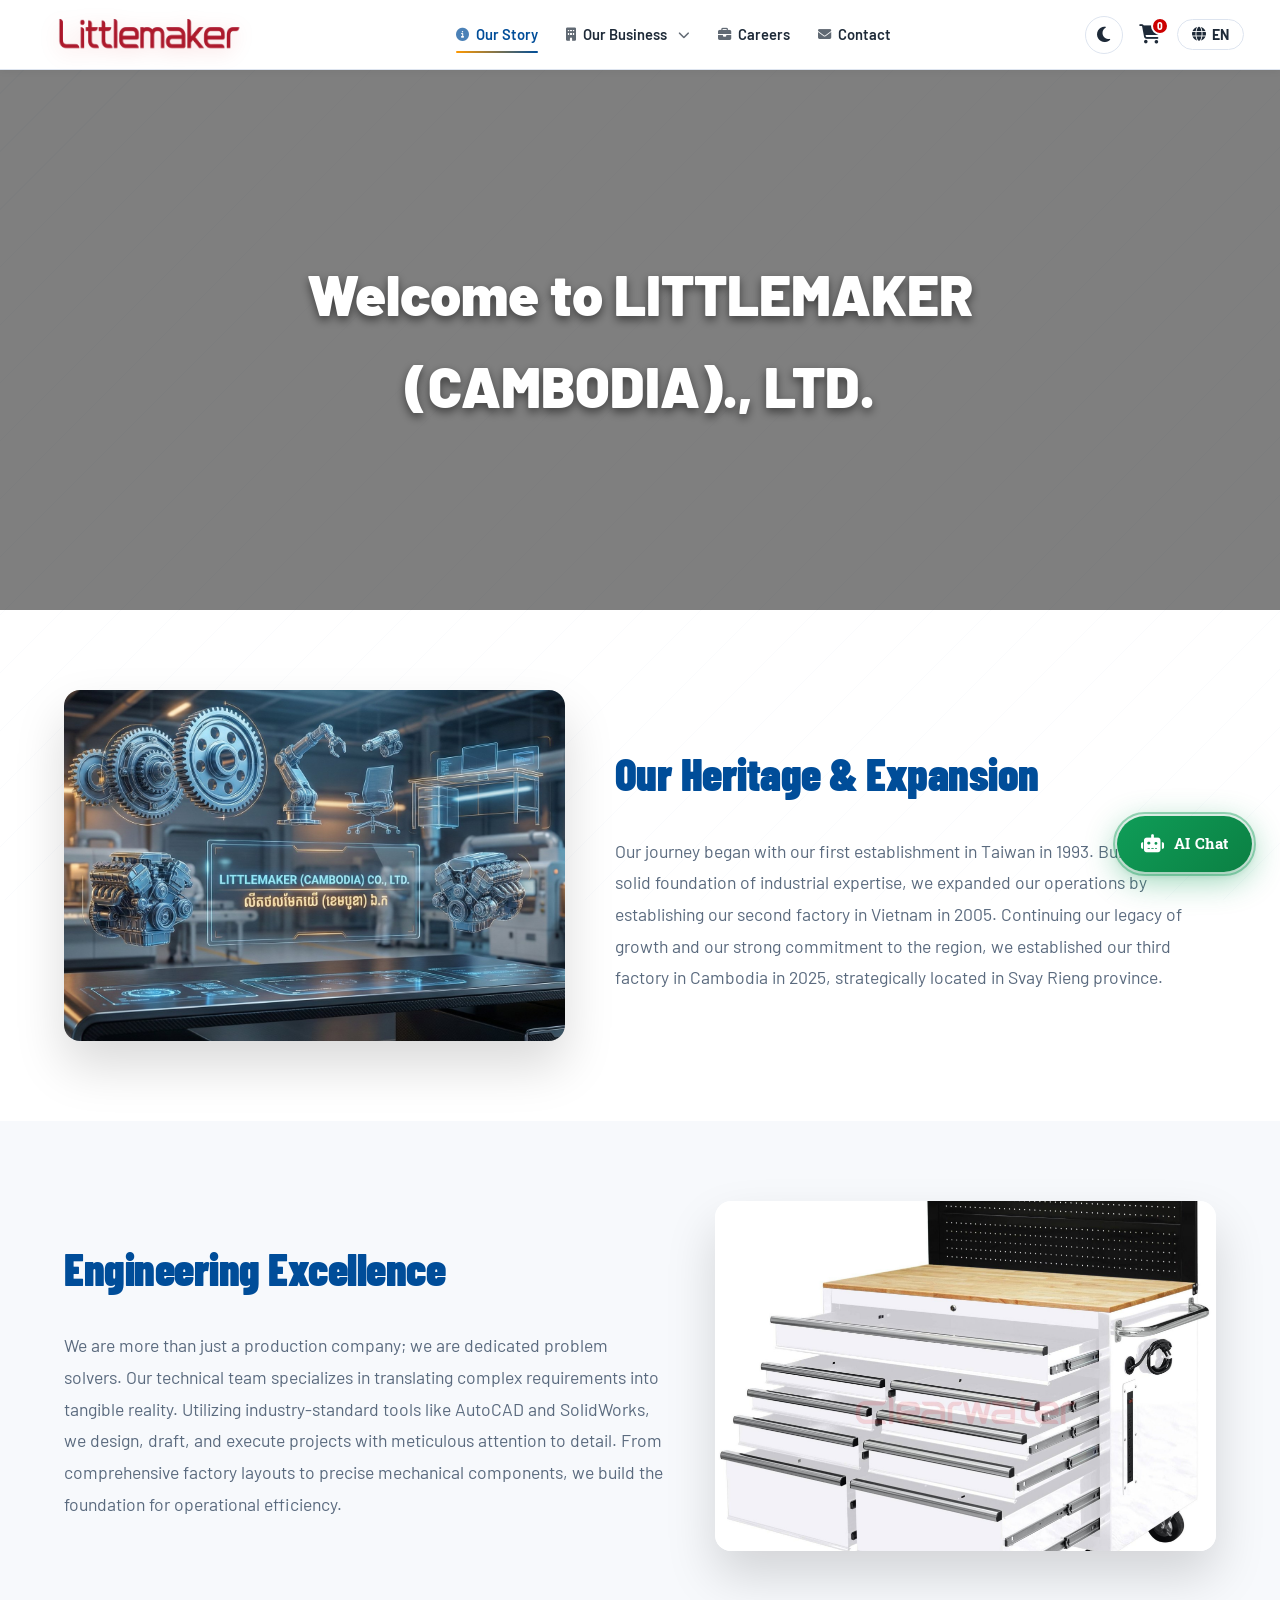
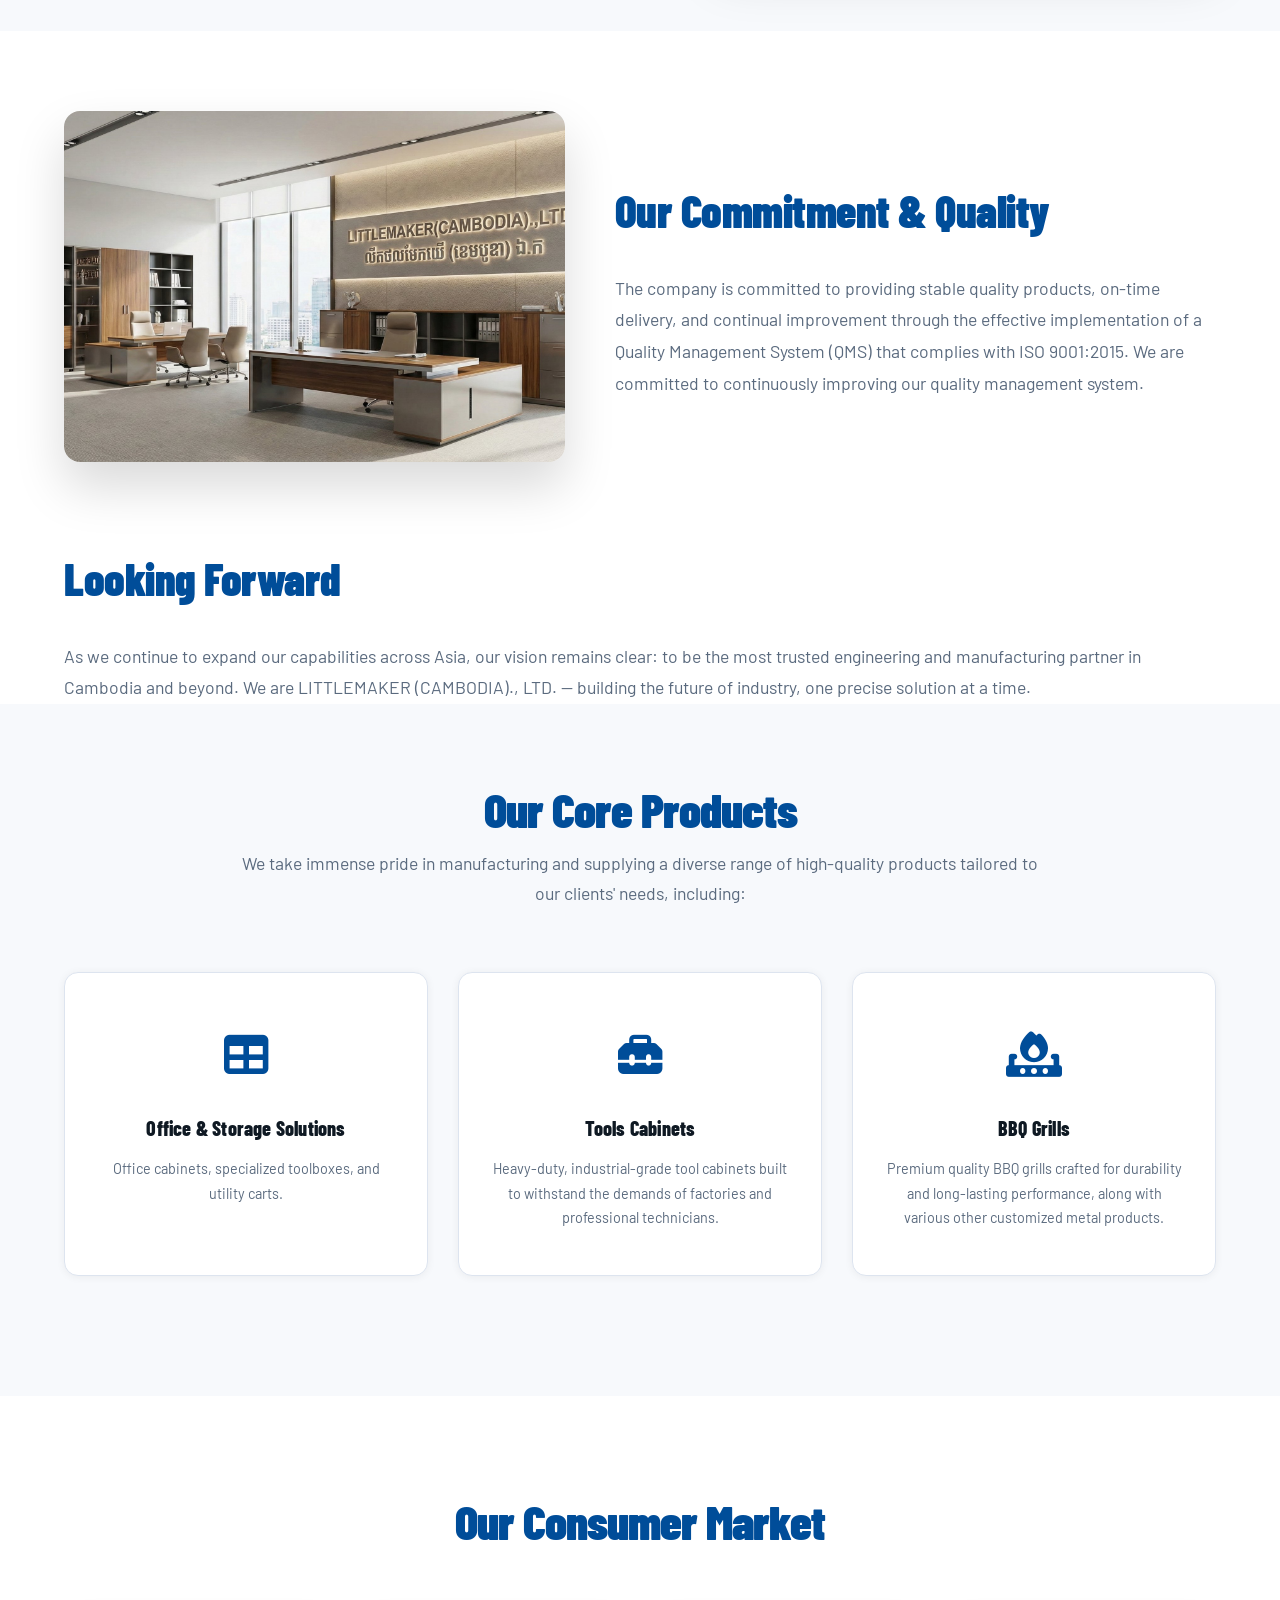
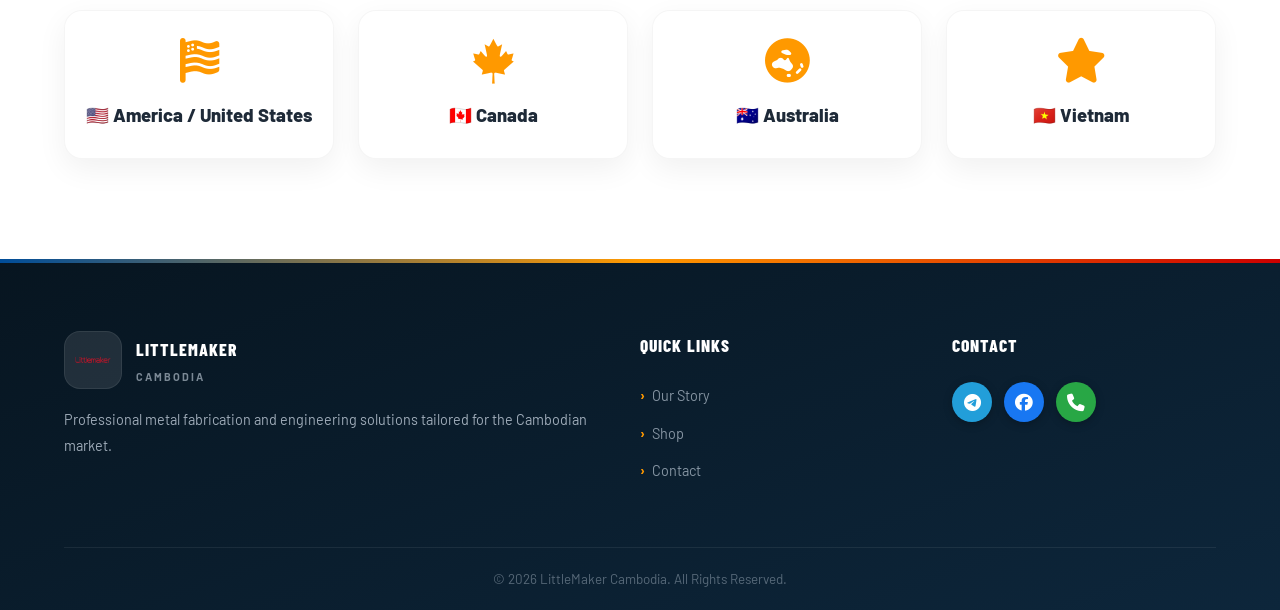
==== commit fb50894c: "Add files via upload" ====
--- a/about.html
+++ b/about.html
@@ -14,6 +14,7 @@
     <link href="https://fonts.googleapis.com/css2?family=Roboto:wght@300;400;500;700;900&display=swap" rel="stylesheet">
     <link rel="stylesheet" href="https://cdnjs.cloudflare.com/ajax/libs/font-awesome/6.4.0/css/all.min.css">
     <link rel="stylesheet" href="css/style.css?v=3.1">
+    <link rel="stylesheet" href="css/drive.css?v=1.0">
 </head>
 <body>
 
@@ -26,8 +27,26 @@
             <!-- Desktop Menu -->
             <ul class="nav-menu">
                 <li><a href="about.html" class="nav-link active"><i class="fa-solid fa-circle-info"></i> <span data-translate="nav_about">Our Story</span></a></li>
-                <li><a href="careers.html" class="nav-link"><i class="fa-solid fa-briefcase"></i> <span data-translate="nav_services">Services</span></a></li>
-                <li><a href="products.html" class="nav-link"><i class="fa-solid fa-shop"></i> <span data-translate="nav_shop">Shop</span></a></li>
+                <li class="nav-item-dropdown">
+                    <a href="#" class="nav-link"><i class="fa-solid fa-building"></i> <span data-translate="nav_business">Our Business</span> <i class="fa-solid fa-chevron-down" style="font-size: 0.8em; margin-left: 4px;"></i></a>
+                    <div class="nav-dropdown-menu">
+                        <a href="products.html" class="nav-dropdown-item">
+                            <i class="fa-solid fa-shop"></i>
+                            <div>
+                                <div data-translate="nav_shop" style="font-weight: 600;">Shop</div>
+                                <div style="font-size: 0.8em; color: #888; margin-top: 2px;" data-translate="nav_manufacturing_desc">CNC parts & office furniture</div>
+                            </div>
+                        </a>
+                        <a href="building-rental.html" class="nav-dropdown-item">
+                            <i class="fa-solid fa-industry"></i>
+                            <div>
+                                <div data-translate="nav_rental" style="font-weight: 600;">Factory & Office Rental</div>
+                                <div style="font-size: 0.8em; color: #888; margin-top: 2px;" data-translate="nav_rental_desc">Premium industrial spaces</div>
+                            </div>
+                        </a>
+                    </div>
+                </li>
+                <li><a href="careers.html" class="nav-link"><i class="fa-solid fa-briefcase"></i> <span data-translate="nav_services">Careers</span></a></li>
                 <li><a href="contact.html" class="nav-link"><i class="fa-solid fa-envelope"></i> <span data-translate="nav_contact">Contact</span></a></li>
             </ul>
 
@@ -66,104 +85,91 @@
         </div>
     </nav>
 
-    <!-- Page Header -->
-    <header class="page-header">
-        <div class="container">
-            <h1 data-translate="about_header">Our Story</h1>
-        </div>
-    </header>
-
-    <!-- About Content -->
-    <section class="section-padding">
-        <div class="container">
-            <div class="row">
-                <div class="col-half fade-in">
-                    <div class="modern-chart-container">
-                        <h3 class="chart-title" data-translate="chart_title">Company Growth & Capacity</h3>
-                        
-                        <div class="chart-bar-group">
-                            <div class="chart-label">
-                                <span data-translate="chart_prod">Production Capacity</span>
-                                <span class="counter-num">95%</span>
-                            </div>
-                            <div class="chart-track">
-                                <div class="chart-fill" style="--target-width: 95%; background: linear-gradient(90deg, #ff9900, #e67e22);"></div>
-                            </div>
-                        </div>
-
-                        <div class="chart-bar-group">
-                            <div class="chart-label">
-                                <span data-translate="chart_export">Export Growth (YoY)</span>
-                                <span class="counter-num">82%</span>
-                            </div>
-                            <div class="chart-track">
-                                <div class="chart-fill" style="--target-width: 82%; background: linear-gradient(90deg, #004d99, #0073e6);"></div>
-                            </div>
-                        </div>
-
-                        <div class="chart-bar-group">
-                            <div class="chart-label">
-                                <span data-translate="chart_sat">Client Satisfaction</span>
-                                <span class="counter-num">98%</span>
-                            </div>
-                            <div class="chart-track">
-                                <div class="chart-fill" style="--target-width: 98%; background: linear-gradient(90deg, #2ecc71, #27ae60);"></div>
-                            </div>
-                        </div>
-
-                        <div class="chart-stats-row">
-                            <div class="c-stat-box">
-                                <i class="fa-solid fa-industry"></i>
-                                <strong class="counter-num">3+</strong>
-                                <span data-translate="chart_factories">Facilities</span>
-                            </div>
-                            <div class="c-stat-box">
-                                <i class="fa-solid fa-users-gear"></i>
-                                <strong class="counter-num">120+</strong>
-                                <span data-translate="chart_engineers">Skilled Staff</span>
-                            </div>
-                        </div>
-                    </div>
-                </div>
-                <div class="col-half content-center fade-in">
-                    <div class="modern-text-block">
-                        <h4 class="sub-heading" data-translate="story_company_title">About Our Company</h4>
-                        <p data-translate="story_company_desc">LITTLEMAKER (CAMBODIA) CO., LTD. is a manufacturing company established in Cambodia, specializing in metal components, furniture hardware, and related products. The company operates manufacturing, quality control, warehousing, and supporting functions in accordance with customer, statutory, and regulatory requirements.</p>
-                        <div class="pt-20"></div>
-                        <h4 class="sub-heading" data-translate="story_commit_title">Our Commitment & Quality</h4>
-                        <p data-translate="story_commit_desc">The company is committed to providing stable quality products, on-time delivery, and continual improvement through the effective implementation of a Quality Management System (QMS) that complies with ISO 9001:2015. We are committed to continuously improving our quality management system.</p>
-                    </div>
-                </div>
-            </div>
-        </div>
-    </section>
-
-    <section class="section-padding bg-light">
+    <!-- Drive Banner -->
+    <div class="drive-banner fade-in">
+        <div class="drive-banner-content">
+            <h2 class="drive-banner-title" data-translate="story_welcome">Welcome to LITTLEMAKER (CAMBODIA)., LTD.</h2>
+        </div>
+    </div>
+
+    <!-- Heritage & Expansion -->
+    <section class="drive-section">
+        <div class="container">
+            <div class="drive-split">
+                <div class="drive-img fade-in">
+                    <img src="images/backgroud_1.png" alt="Heritage & Expansion" data-img-key="story_heritage_img">
+                </div>
+                <div class="drive-text fade-in">
+                    <h3 class="drive-title" data-translate="story_heritage_title">Our Heritage & Expansion</h3>
+                    <p class="drive-desc" data-translate="story_heritage_desc">Our journey began with our first establishment in Taiwan in 1993. Building on a solid foundation of industrial expertise, we expanded our operations by establishing our second factory in Vietnam in 2005. Continuing our legacy of growth and our strong commitment to the region, we established our third factory in Cambodia in 2025, strategically located in Svay Rieng province.</p>
+                </div>
+            </div>
+        </div>
+    </section>
+
+    <!-- Engineering Excellence -->
+    <section class="drive-section bg-light">
+        <div class="container">
+            <div class="drive-split reverse">
+                <div class="drive-img fade-in">
+                    <img src="images/cabinet.jpg" alt="Engineering Excellence" data-img-key="story_eng_img">
+                </div>
+                <div class="drive-text fade-in">
+                    <h3 class="drive-title" data-translate="story_eng_title">Engineering Excellence</h3>
+                    <p class="drive-desc" data-translate="story_eng_desc">We are more than just a production company; we are dedicated problem solvers. Our technical team specializes in translating complex requirements into tangible reality. Utilizing industry-standard tools like AutoCAD and SolidWorks, we design, draft, and execute projects with meticulous attention to detail. From comprehensive factory layouts to precise mechanical components, we build the foundation for operational efficiency.</p>
+                </div>
+            </div>
+        </div>
+    </section>
+
+    <!-- Committed to Quality Standards -->
+    <section class="drive-section">
+        <div class="container">
+            <div class="drive-split">
+                <div class="drive-img fade-in">
+                    <img src="images/R2.png" alt="Committed to Quality Standards" data-img-key="story_commit_img">
+                </div>
+                <div class="drive-text fade-in">
+                    <h3 class="drive-title" data-translate="story_commit_title">Committed to Quality Standards</h3>
+                    <p class="drive-desc" data-translate="story_commit_desc">Quality is at the core of everything we do. We operate strictly under the principles of ISO 9001 quality management, seamlessly integrating Lean Manufacturing and 5S methodologies into our daily operations. This rigorous approach ensures that every project and product we deliver is not only technically sound but also fully optimized for maximum productivity and safety.</p>
+                </div>
+            </div>
+        </div>
+    </section>
+    
+    <!-- Looking Forward -->
+    <section class="drive-timeline-section">
+        <div class="container">
+            <div class="drive-timeline-content fade-in">
+                <h3 class="drive-title" data-translate="story_future_title">Looking Forward</h3>
+                <p class="drive-desc" data-translate="story_future_desc">As we continue to expand our capabilities across Asia, our vision remains clear: to be the most trusted engineering and manufacturing partner in Cambodia and beyond. We are LITTLEMAKER (CAMBODIA)., LTD. — building the future of industry, one precise solution at a time.</p>
+            </div>
+        </div>
+    </section>
+
+    <!-- Core Products -->
+    <section class="drive-section bg-light" style="padding-bottom: 120px;">
         <div class="container">
             <div class="section-header fade-in">
-                <h2 data-translate="story_products_title">Our Core Products</h2>
-                <p data-translate="story_products_sub">Key product categories we manufacture</p>
-            </div>
-            <div class="services-grid">
+                <h2 data-translate="story_products_title" class="drive-title" style="text-align: center; margin-bottom: 15px;">Our Core Products</h2>
+                <p data-translate="story_products_main_desc" style="text-align: center; max-width: 800px; margin: 0 auto 40px; font-size: 1.1rem; color: var(--muted);">We take immense pride in manufacturing and supplying a diverse range of high-quality products tailored to our clients' needs, including:</p>
+            </div>
+            
+            <div class="drive-products-grid">
                 <div class="service-card fade-in">
                     <div class="icon-box"><i class="fa-solid fa-table"></i></div>
-                    <h3 data-translate="story_prod_tables_title">Tables</h3>
-                    <p data-translate="story_prod_tables_desc">Including versatile workbenches and ergonomic height-adjustable desks.</p>
+                    <h3 data-translate="story_prod_office_title">Office Furniture</h3>
+                    <p data-translate="story_prod_office_desc">Ergonomic office desks and cabinets meticulously designed to optimize your workspace and enhance productivity.</p>
                 </div>
                 <div class="service-card fade-in">
-                    <div class="icon-box"><i class="fa-solid fa-warehouse"></i></div>
-                    <h3 data-translate="story_prod_office_title">Office &amp; Storage Solutions</h3>
-                    <p data-translate="story_prod_office_desc">Office cabinets, specialized toolboxes, and utility carts.</p>
+                    <div class="icon-box"><i class="fa-solid fa-toolbox"></i></div>
+                    <h3 data-translate="story_prod_tools_title">Tools Cabinets</h3>
+                    <p data-translate="story_prod_tools_desc">Heavy-duty, industrial-grade tool cabinets built to withstand the demands of factories and professional technicians.</p>
                 </div>
                 <div class="service-card fade-in">
                     <div class="icon-box"><i class="fa-solid fa-fire-burner"></i></div>
-                    <h3 data-translate="story_prod_cooking_title">Outdoor &amp; Cooking Equipment</h3>
-                    <p data-translate="story_prod_cooking_desc">High-performance BBQ grills and pellet stoves.</p>
-                </div>
-                <div class="service-card fade-in">
-                    <div class="icon-box"><i class="fa-solid fa-briefcase"></i></div>
-                    <h3 data-translate="story_prod_custom_title">Custom Metalwork</h3>
-                    <p data-translate="story_prod_custom_desc">Stainless steel products.</p>
+                    <h3 data-translate="story_prod_bbq_title">BBQ Grills</h3>
+                    <p data-translate="story_prod_bbq_desc">Premium quality BBQ grills crafted for durability and long-lasting performance, along with various other customized metal products.</p>
                 </div>
             </div>
         </div>
--- a/css/style.css
+++ b/css/style.css
@@ -252,6 +252,35 @@
 
 /* Nav menu */
 .nav-menu { display:flex; align-items:center; gap:28px }
+
+/* Nav Dropdown */
+.nav-item-dropdown { position: relative; }
+.nav-dropdown-menu {
+  position: absolute; top: 100%; left: 50%; transform: translateX(-50%) translateY(10px);
+  background: #ffffff; min-width: 260px; box-shadow: 0 10px 30px rgba(0,0,0,0.1);
+  border-radius: 12px; padding: 12px 0; opacity: 0; visibility: hidden;
+  transition: all 0.3s ease; z-index: 100; border: 1px solid rgba(0,0,0,0.05);
+}
+.nav-item-dropdown:hover .nav-dropdown-menu { opacity: 1; visibility: visible; transform: translateX(-50%) translateY(0); }
+.nav-dropdown-menu::before {
+  content: ''; position: absolute; top: -6px; left: 50%; transform: translateX(-50%) rotate(45deg);
+  width: 12px; height: 12px; background: #ffffff; border-left: 1px solid rgba(0,0,0,0.05); border-top: 1px solid rgba(0,0,0,0.05);
+}
+.nav-item-dropdown::after {
+  content: ''; position: absolute; top: 100%; left: 0; width: 100%; height: 25px; background: transparent;
+}
+.nav-dropdown-item {
+  display: flex; align-items: center; gap: 12px; padding: 12px 20px;
+  color: var(--text); text-decoration: none; font-weight: 500; font-family: 'Barlow', sans-serif;
+  transition: all 0.2s ease;
+}
+.nav-dropdown-item i { color: var(--primary); font-size: 1.1em; width: 24px; text-align: center; }
+.nav-dropdown-item:hover { background: rgba(255,107,0,0.05); color: var(--primary); padding-left: 24px; }
+body.dark-mode .nav-dropdown-menu { background: #1c2230; border-color: rgba(255,255,255,0.05); box-shadow: 0 10px 30px rgba(0,0,0,0.3); }
+body.dark-mode .nav-dropdown-menu::before { background: #1c2230; border-color: rgba(255,255,255,0.05); }
+body.dark-mode .nav-dropdown-item { color: #e0e6ed; }
+body.dark-mode .nav-dropdown-item:hover { background: rgba(255,107,0,0.1); color: var(--primary); }
+
 .nav-link {
   font-family:'Barlow',sans-serif;
   font-weight:600; font-size:.92rem;
@@ -2391,6 +2420,21 @@
 .fade-in-scale { opacity:0; transform:scale(.9); transition:opacity .5s ease, transform .5s ease }
 .fade-in-scale.visible { opacity:1; transform:scale(1) }
 
+/* Dynamic Animations from Admin Selector */
+.anim-fade { opacity:0; transition:opacity 1.5s ease }
+.anim-fade.visible { opacity:1; }
+.anim-slide-left { opacity:0; transform:translateX(100px); transition:opacity 1.2s ease, transform 1.2s ease }
+.anim-slide-left.visible { opacity:1; transform:translateX(0) }
+.anim-slide-right { opacity:0; transform:translateX(-100px); transition:opacity 1.2s ease, transform 1.2s ease }
+.anim-slide-right.visible { opacity:1; transform:translateX(0) }
+.anim-zoom-in { opacity:0; transform:scale(0.8); transition:opacity 1.2s ease, transform 1.2s ease }
+.anim-zoom-in.visible { opacity:1; transform:scale(1) }
+.anim-zoom-out { opacity:0; transform:scale(1.2); transition:opacity 1.2s ease, transform 1.2s ease }
+.anim-zoom-out.visible { opacity:1; transform:scale(1) }
+.anim-blur { opacity:0; filter:blur(10px); transition:opacity 1.2s ease, filter 1.2s ease }
+.anim-blur.visible { opacity:1; filter:blur(0) }
+
+
 /* ── Toast Enhanced ── */
 .toast {
   position:fixed; bottom:30px; left:50%; transform:translateX(-50%) translateY(80px);
@@ -3126,28 +3170,94 @@
 .fb-reactions i.fa-heart { color: #f33e58; background: #fff; border-radius: 50%; }
 .fb-actions {
   display: flex;
-  justify-content: space-between;
+  justify-content: center;
   gap: 8px;
+  flex-wrap: wrap;
 }
 .fb-btn {
-  flex: 1;
+  flex: 1 1 auto;
+  min-width: 80px;
   display: flex;
   align-items: center;
   justify-content: center;
-  gap: 8px;
+  gap: 6px;
   background: transparent;
   border: none;
   color: #65676b;
-  font-size: 0.95rem;
+  font-size: 0.9rem;
   font-weight: 600;
-  padding: 8px 0;
+  padding: 8px 10px;
   border-radius: 8px;
   cursor: pointer;
-  transition: background 0.2s;
+  transition: all 0.3s cubic-bezier(0.175, 0.885, 0.32, 1.275);
+  white-space: nowrap;
 }
 .fb-btn:hover {
   background: #f0f2f5;
-}
+  transform: translateY(-3px) scale(1.05);
+  color: var(--blue);
+}
+
+/* ── FB Reactions Hover Box ── */
+.fb-like-wrapper {
+  position: relative;
+  flex: 1;
+}
+.fb-like-wrapper .fb-btn {
+  width: 100%;
+}
+.fb-reaction-box {
+  position: absolute;
+  bottom: calc(100% + 5px);
+  left: 0;
+  background: #fff;
+  border-radius: 30px;
+  box-shadow: 0 4px 12px rgba(0,0,0,0.15);
+  display: flex;
+  gap: 8px;
+  padding: 8px 12px;
+  opacity: 0;
+  visibility: hidden;
+  transform: translateY(10px);
+  transition: all 0.2s ease-in-out;
+  z-index: 100;
+  border: 1px solid rgba(0,0,0,0.05);
+}
+.fb-like-wrapper:hover .fb-reaction-box {
+  opacity: 1;
+  visibility: visible;
+  transform: translateY(0);
+}
+.fb-reaction-icon {
+  width: 36px;
+  height: 36px;
+  border-radius: 50%;
+  display: flex;
+  align-items: center;
+  justify-content: center;
+  font-size: 1.2rem;
+  cursor: pointer;
+  transition: transform 0.2s cubic-bezier(0.175, 0.885, 0.32, 1.275);
+  background: #f0f2f5;
+  color: #65676b;
+}
+.fb-reaction-icon:hover {
+  transform: scale(1.3) translateY(-5px);
+}
+.fb-reaction-icon.r-like { color: #0866ff; background: rgba(8,102,255,0.1); }
+.fb-reaction-icon.r-love { color: #f33e58; background: rgba(243,62,88,0.1); }
+.fb-reaction-icon.r-haha { color: #f7b125; background: rgba(247,177,37,0.1); }
+.fb-reaction-icon.r-wow { color: #f7b125; background: rgba(247,177,37,0.1); }
+.fb-reaction-icon.r-sad { color: #f7b125; background: rgba(247,177,37,0.1); }
+.fb-reaction-icon.r-angry { color: #e9710f; background: rgba(233,113,15,0.1); }
+
+/* Reaction Active Colors */
+.fb-btn.liked { color: #0866ff !important; }
+.fb-btn.loved { color: #f33e58 !important; }
+.fb-btn.haha { color: #f7b125 !important; }
+.fb-btn.wow { color: #f7b125 !important; }
+.fb-btn.sad { color: #f7b125 !important; }
+.fb-btn.angry { color: #e9710f !important; }
 .fb-btn-primary {
   color: var(--blue);
   background: rgba(0,77,153,0.08);
@@ -3666,3 +3776,639 @@
     color: #666;
     font-weight: 500;
 }
+
+/* ══════════════════════════════════════
+   SAILUN INSPIRED HOMEPAGE STYLES
+   ══════════════════════════════════════ */
+
+/* ── Cinematic Hero ── */
+.sailun-hero {
+    position: relative;
+    height: 85vh;
+    min-height: 600px;
+    display: flex;
+    align-items: center;
+    color: #fff;
+    overflow: hidden;
+}
+.sailun-hero-bg {
+    position: absolute;
+    inset: 0;
+    z-index: 0;
+}
+.sailun-hero-bg .slide {
+    position: absolute;
+    inset: 0;
+    background-size: cover;
+    background-position: center;
+    transform: scale(1.05);
+    transition: transform 10s ease-out;
+}
+.sailun-hero-overlay {
+    position: absolute;
+    inset: 0;
+    background: linear-gradient(135deg, rgba(0, 10, 25, 0.85) 0%, rgba(0, 30, 80, 0.6) 100%);
+    z-index: 1;
+}
+.sailun-hero-content {
+    position: relative;
+    z-index: 2;
+    text-align: center;
+    max-width: 900px;
+    margin: 0 auto;
+    padding-bottom: 60px;
+}
+.sailun-hero h1 {
+    font-family: 'Barlow Condensed', sans-serif;
+    font-size: clamp(3rem, 6vw, 5.5rem);
+    font-weight: 900;
+    line-height: 1.1;
+    letter-spacing: -1px;
+    margin-bottom: 24px;
+    text-transform: uppercase;
+    text-shadow: 0 4px 20px rgba(0,0,0,0.5);
+}
+.sailun-hero p {
+    font-size: clamp(1.1rem, 2vw, 1.4rem);
+    color: rgba(255,255,255,0.9);
+    margin-bottom: 40px;
+    max-width: 700px;
+    margin-left: auto;
+    margin-right: auto;
+}
+.sailun-outline {
+    border: 2px solid rgba(255,255,255,0.8);
+    color: #fff;
+    padding: 16px 36px;
+    font-size: 1.1rem;
+    font-weight: 700;
+    letter-spacing: 1px;
+    text-transform: uppercase;
+    transition: all 0.4s var(--ease);
+}
+.sailun-outline:hover {
+    background: #fff;
+    color: var(--dark);
+    transform: translateY(-4px);
+    box-shadow: 0 10px 30px rgba(255,255,255,0.2);
+}
+.sailun-hero-stats-bar {
+    position: absolute;
+    bottom: 0;
+    left: 0;
+    right: 0;
+    background: rgba(0, 15, 35, 0.85);
+    backdrop-filter: blur(15px);
+    border-top: 1px solid rgba(255,255,255,0.1);
+    z-index: 3;
+    padding: 24px 0;
+}
+.stats-row {
+    display: flex;
+    justify-content: space-around;
+    align-items: center;
+}
+.stat-item {
+    text-align: center;
+    display: flex;
+    flex-direction: column;
+}
+.stat-number {
+    font-family: 'Barlow Condensed', sans-serif;
+    font-size: 2.8rem;
+    font-weight: 900;
+    color: var(--orange, #ff9900);
+    line-height: 1;
+    margin-bottom: 6px;
+}
+.stat-label {
+    font-size: 0.9rem;
+    font-weight: 600;
+    text-transform: uppercase;
+    letter-spacing: 2px;
+    color: rgba(255,255,255,0.7);
+}
+
+/* ── Brand Matrix ── */
+.sailun-matrix {
+    background: #050a15;
+}
+.matrix-grid {
+    display: grid;
+    grid-template-columns: repeat(3, 1fr);
+    height: 70vh;
+    min-height: 500px;
+}
+.matrix-card {
+    position: relative;
+    display: flex;
+    align-items: flex-end;
+    padding: 50px 40px;
+    overflow: hidden;
+    color: #fff;
+    text-decoration: none;
+    border-right: 1px solid rgba(255,255,255,0.1);
+}
+.matrix-card:last-child {
+    border-right: none;
+}
+.matrix-bg {
+    position: absolute;
+    inset: 0;
+    background-size: cover;
+    background-position: center;
+    transition: transform 0.8s cubic-bezier(0.2, 0.8, 0.2, 1);
+}
+.matrix-card::before {
+    content: '';
+    position: absolute;
+    inset: 0;
+    background: linear-gradient(0deg, rgba(0,0,0,0.9) 0%, rgba(0,0,0,0.2) 50%, transparent 100%);
+    z-index: 1;
+    transition: background 0.4s;
+}
+.matrix-card:hover .matrix-bg {
+    transform: scale(1.1);
+}
+.matrix-card:hover::before {
+    background: linear-gradient(0deg, rgba(0,0,0,0.95) 0%, rgba(0,70,150,0.4) 60%, transparent 100%);
+}
+.matrix-content {
+    position: relative;
+    z-index: 2;
+    transform: translateY(20px);
+    transition: transform 0.4s cubic-bezier(0.2, 0.8, 0.2, 1);
+}
+.matrix-card:hover .matrix-content {
+    transform: translateY(0);
+}
+.matrix-content h2 {
+    font-family: 'Barlow Condensed', sans-serif;
+    font-size: 2.5rem;
+    font-weight: 800;
+    margin-bottom: 12px;
+    text-transform: uppercase;
+}
+.matrix-content p {
+    font-size: 1rem;
+    color: rgba(255,255,255,0.7);
+    margin-bottom: 24px;
+    opacity: 0;
+    transition: opacity 0.4s;
+}
+.matrix-card:hover .matrix-content p {
+    opacity: 1;
+}
+.matrix-arrow {
+    display: inline-flex;
+    align-items: center;
+    justify-content: center;
+    width: 48px;
+    height: 48px;
+    border-radius: 50%;
+    background: var(--orange, #ff9900);
+    color: #fff;
+    font-size: 1.2rem;
+    opacity: 0;
+    transform: translateX(-20px);
+    transition: all 0.4s cubic-bezier(0.2, 0.8, 0.2, 1);
+}
+.matrix-card:hover .matrix-arrow {
+    opacity: 1;
+    transform: translateX(0);
+}
+
+/* ── Split Section (Core Values) ── */
+.sailun-split-section {
+    display: flex;
+    background: #fff;
+    min-height: 80vh;
+}
+.split-image {
+    flex: 1;
+    position: relative;
+    overflow: hidden;
+}
+.split-bg {
+    position: absolute;
+    inset: 0;
+    background-size: cover;
+    background-position: center;
+}
+.split-text {
+    flex: 1;
+    padding: 8% 6%;
+    display: flex;
+    flex-direction: column;
+    justify-content: center;
+}
+.split-text h2 {
+    font-family: 'Barlow Condensed', sans-serif;
+    font-size: 3.5rem;
+    font-weight: 900;
+    color: var(--dark);
+    margin-bottom: 24px;
+    line-height: 1.1;
+    text-transform: uppercase;
+}
+.split-text > p {
+    font-size: 1.1rem;
+    color: #555;
+    line-height: 1.8;
+    margin-bottom: 40px;
+}
+.split-features {
+    display: flex;
+    flex-direction: column;
+    gap: 24px;
+}
+.split-feature-item {
+    display: flex;
+    align-items: flex-start;
+    gap: 20px;
+}
+.split-feature-item i {
+    font-size: 2rem;
+    color: var(--blue, #004d99);
+    margin-top: 4px;
+}
+.split-feature-item strong {
+    display: block;
+    font-size: 1.2rem;
+    font-weight: 800;
+    color: var(--dark);
+    margin-bottom: 6px;
+}
+.split-feature-item p {
+    color: #666;
+    font-size: 0.95rem;
+    line-height: 1.6;
+}
+
+/* ── Map Section ── */
+.sailun-map-section {
+    background: #050a15;
+    padding: 100px 0;
+    position: relative;
+    overflow: hidden;
+}
+.map-container {
+    display: flex;
+    align-items: center;
+    gap: 60px;
+}
+.map-text {
+    flex: 1;
+    color: #fff;
+}
+.map-text h2 {
+    font-family: 'Barlow Condensed', sans-serif;
+    font-size: 3.5rem;
+    font-weight: 900;
+    margin-bottom: 24px;
+    line-height: 1.1;
+}
+.map-text p {
+    color: rgba(255,255,255,0.7);
+    font-size: 1.1rem;
+    line-height: 1.8;
+    margin-bottom: 30px;
+}
+.map-list {
+    list-style: none;
+    padding: 0;
+    margin-bottom: 30px;
+}
+.map-list li {
+    display: flex;
+    align-items: center;
+    gap: 12px;
+    font-size: 1.1rem;
+    color: #fff;
+    margin-bottom: 16px;
+}
+.map-list i {
+    color: var(--orange, #ff9900);
+    font-size: 1.2rem;
+}
+.map-graphic {
+    flex: 1;
+    position: relative;
+}
+.map-graphic img {
+    width: 100%;
+    filter: drop-shadow(0 0 30px rgba(0, 150, 255, 0.2));
+}
+
+/* Responsive */
+@media(max-width: 992px) {
+    .matrix-grid { grid-template-columns: 1fr; height: auto; }
+    .matrix-card { min-height: 350px; border-right: none; border-bottom: 1px solid rgba(255,255,255,0.1); }
+    .matrix-content p { opacity: 1; }
+    .matrix-arrow { opacity: 1; transform: translateX(0); }
+    
+    .sailun-split-section { flex-direction: column; }
+    .split-image { min-height: 400px; }
+    .split-text { padding: 60px 24px; }
+    
+    .map-container { flex-direction: column; }
+    .map-graphic { width: 100%; order: -1; }
+    
+    .stats-row { flex-direction: column; gap: 30px; }
+    .sailun-hero { height: auto; padding-top: 120px; }
+    .sailun-hero-stats-bar { position: relative; }
+}
+
+/* ── Product Matrix & Video Section ── */
+.sailun-matrix-section {
+    position: relative;
+    width: 100%;
+    min-height: 80vh;
+    display: flex;
+    align-items: center;
+    overflow: hidden;
+    background: #000;
+}
+.matrix-video-wrapper {
+    position: absolute;
+    inset: 0;
+    width: 100%;
+    height: 100%;
+    z-index: 1;
+}
+.matrix-bg-video {
+    width: 100%;
+    height: 100%;
+    object-fit: cover;
+    opacity: 0.8;
+}
+.matrix-bg-image {
+    position: absolute;
+    inset: 0;
+    background-size: cover;
+    background-position: center;
+    opacity: 0.8;
+    z-index: -1;
+}
+.matrix-container {
+    position: relative;
+    z-index: 2;
+    height: 100%;
+    display: flex;
+    align-items: center;
+    width: 100%;
+}
+.matrix-overlay-panel {
+    background: rgba(15, 23, 42, 0.75);
+    backdrop-filter: blur(12px);
+    -webkit-backdrop-filter: blur(12px);
+    border: 1px solid rgba(255, 255, 255, 0.1);
+    border-radius: 16px;
+    padding: 40px;
+    max-width: 500px;
+    color: #fff;
+    box-shadow: 0 25px 50px -12px rgba(0,0,0,0.5);
+    margin: 40px 0;
+}
+.matrix-overlay-panel h2 {
+    font-size: 2.5rem;
+    margin-bottom: 20px;
+    font-family: 'Barlow Condensed', sans-serif;
+    color: #fff;
+}
+.matrix-overlay-panel p {
+    font-size: 1rem;
+    line-height: 1.6;
+    color: #cbd5e0;
+    margin-bottom: 30px;
+}
+.matrix-categories {
+    display: grid;
+    grid-template-columns: 1fr 1fr;
+    gap: 15px;
+}
+.matrix-brand-logo {
+    display: flex;
+    align-items: center;
+    gap: 10px;
+    background: rgba(255, 255, 255, 0.05);
+    border: 1px solid rgba(255, 255, 255, 0.1);
+    padding: 12px 15px;
+    border-radius: 8px;
+    color: #fff;
+    text-decoration: none;
+    transition: all 0.3s ease;
+    font-weight: 600;
+}
+.matrix-brand-logo:hover {
+    background: rgba(255, 255, 255, 0.15);
+    transform: translateY(-2px);
+    border-color: rgba(255, 255, 255, 0.3);
+}
+.matrix-brand-logo i {
+    font-size: 1.5rem;
+    color: var(--orange, #ff9900);
+}
+@media (max-width: 768px) {
+    .sailun-matrix-section { min-height: auto; padding: 60px 0; }
+    .matrix-overlay-panel { padding: 30px; max-width: 100%; margin: 0 15px; }
+    .matrix-categories { grid-template-columns: 1fr; }
+}
+
+/* ── Home Page Featured & Promo Sections ── */
+.home-featured-section {
+    padding: 80px 0;
+    background: var(--bg);
+}
+.home-career-promo {
+    padding: 60px 0;
+    background: var(--bg);
+}
+.career-promo-inner {
+    border-radius: 20px;
+    overflow: hidden;
+    position: relative;
+    background-size: cover;
+    background-position: center;
+    box-shadow: 0 20px 40px rgba(0,0,0,0.1);
+    min-height: 400px;
+    display: flex;
+    align-items: center;
+}
+.career-promo-inner::before {
+    content: '';
+    position: absolute;
+    inset: 0;
+    background: linear-gradient(90deg, rgba(0,34,68,0.95) 0%, rgba(0,34,68,0.4) 100%);
+}
+body.dark-mode .career-promo-inner::before {
+    background: linear-gradient(90deg, rgba(10,15,26,0.95) 0%, rgba(10,15,26,0.4) 100%);
+}
+.career-promo-content {
+    position: relative;
+    z-index: 2;
+    padding: 60px;
+    max-width: 600px;
+    color: #fff;
+}
+.career-promo-content h2 {
+    font-size: 2.8rem;
+    font-family: 'Barlow Condensed', sans-serif;
+    margin-bottom: 20px;
+}
+.career-promo-content p {
+    font-size: 1.1rem;
+    line-height: 1.6;
+    color: rgba(255,255,255,0.9);
+    margin-bottom: 30px;
+}
+@media (max-width: 768px) {
+    .home-featured-section { padding: 50px 0; }
+    .home-career-promo { padding: 30px 0; }
+    .career-promo-content { padding: 40px 24px; }
+    .career-promo-content h2 { font-size: 2.2rem; }
+}
+
+/* ── Product Carousel ── */
+.product-carousel-wrapper {
+    position: relative;
+    padding: 0 40px;
+}
+.products-carousel-track {
+    display: flex;
+    overflow-x: auto;
+    scroll-behavior: smooth;
+    gap: 24px;
+    padding: 10px 5px 30px 5px;
+    -ms-overflow-style: none; /* IE and Edge */
+    scrollbar-width: none;    /* Firefox */
+}
+.products-carousel-track::-webkit-scrollbar {
+    display: none; /* Chrome, Safari and Opera */
+}
+.products-carousel-track > * {
+    flex: 0 0 320px; /* Fixed width for carousel items */
+}
+.carousel-btn {
+    position: absolute;
+    top: 50%;
+    transform: translateY(-50%);
+    width: 45px;
+    height: 45px;
+    border-radius: 50%;
+    background: #fff;
+    color: var(--blue);
+    border: 1px solid #e2e8f0;
+    box-shadow: 0 5px 15px rgba(0,0,0,0.1);
+    display: flex;
+    align-items: center;
+    justify-content: center;
+    font-size: 1.2rem;
+    cursor: pointer;
+    z-index: 10;
+    transition: all 0.2s cubic-bezier(0.175, 0.885, 0.32, 1.275);
+}
+.carousel-btn:hover {
+    background: var(--blue);
+    color: #fff;
+    transform: translateY(-50%) scale(1.1);
+}
+body.dark-mode .carousel-btn {
+    background: var(--card);
+    border-color: var(--border);
+    color: var(--text);
+}
+body.dark-mode .carousel-btn:hover {
+    background: var(--blue);
+    color: #fff;
+}
+.prev-btn { left: -10px; }
+.next-btn { right: -10px; }
+@media (max-width: 768px) {
+    .product-carousel-wrapper { padding: 0; }
+    .carousel-btn { display: none; }
+    .products-carousel-track > * { flex: 0 0 280px; }
+}
+
+/* ── Product Carousel ── */
+.product-carousel-wrapper {
+    position: relative;
+    padding: 0 40px;
+}
+.products-carousel-track {
+    display: flex;
+    overflow-x: auto;
+    scroll-behavior: smooth;
+    gap: 24px;
+    padding: 10px 5px 30px 5px;
+    -ms-overflow-style: none; /* IE and Edge */
+    scrollbar-width: none;    /* Firefox */
+}
+.products-carousel-track::-webkit-scrollbar {
+    display: none; /* Chrome, Safari and Opera */
+}
+.products-carousel-track > * {
+    flex: 0 0 320px; /* Fixed width for carousel items */
+}
+.carousel-btn {
+    position: absolute;
+    top: 50%;
+    transform: translateY(-50%);
+    width: 45px;
+    height: 45px;
+    border-radius: 50%;
+    background: #fff;
+    color: var(--blue);
+    border: 1px solid #e2e8f0;
+    box-shadow: 0 5px 15px rgba(0,0,0,0.1);
+    display: flex;
+    align-items: center;
+    justify-content: center;
+    font-size: 1.2rem;
+    cursor: pointer;
+    z-index: 10;
+    transition: all 0.2s cubic-bezier(0.175, 0.885, 0.32, 1.275);
+}
+.carousel-btn:hover {
+    background: var(--blue);
+    color: #fff;
+    transform: translateY(-50%) scale(1.1);
+}
+body.dark-mode .carousel-btn {
+    background: var(--card);
+    border-color: var(--border);
+    color: var(--text);
+}
+body.dark-mode .carousel-btn:hover {
+    background: var(--blue);
+    color: #fff;
+}
+.prev-btn { left: -10px; }
+.next-btn { right: -10px; }
+@media (max-width: 768px) {
+    .product-carousel-wrapper { padding: 0; }
+    .carousel-btn { display: none; }
+    .products-carousel-track > * { flex: 0 0 280px; }
+}
+
+/* Fix hardcoded backgrounds and text colors in Dark Mode */
+body.dark-mode .sailun-split-section,
+body.dark-mode .modern-text-block,
+body.dark-mode .market-card,
+body.dark-mode .milestone-item,
+body.dark-mode .global-presence-card,
+body.dark-mode .sailun-matrix-grid,
+body.dark-mode .career-perk-card,
+body.dark-mode .products-carousel-section {
+    background: var(--card);
+}
+
+body.dark-mode .drive-section.bg-light {
+    background-color: var(--light);
+}
+
+body.dark-mode .split-feature-item p,
+body.dark-mode .modern-text-block p,
+body.dark-mode .market-card p {
+    color: var(--muted);
+}
--- a/css/drive.css
+++ b/css/drive.css
@@ -0,0 +1,163 @@
+/* drive.css - Custom layout for Our Story */
+.drive-banner {
+    position: relative;
+    width: 100%;
+    height: 60vh;
+    min-height: 400px;
+    background-size: cover;
+    background-position: center;
+    background-image: url('../images/backgroud 1.png');
+    display: flex;
+    align-items: center;
+    justify-content: center;
+    color: #fff;
+    text-align: center;
+}
+.drive-banner::before {
+    content: '';
+    position: absolute;
+    inset: 0;
+    background: rgba(0, 0, 0, 0.5);
+}
+.drive-banner-content {
+    position: relative;
+    z-index: 1;
+    max-width: 800px;
+    padding: 20px;
+}
+.drive-banner-slogan {
+    font-size: 1.5rem;
+    font-style: italic;
+    color: var(--or);
+    margin-bottom: 10px;
+    font-family: 'Barlow Condensed', sans-serif;
+    letter-spacing: 1px;
+}
+.drive-banner-title {
+    font-size: 3.5rem;
+    font-weight: 900;
+    font-family: 'Barlow', sans-serif;
+    text-shadow: 0 4px 10px rgba(0,0,0,0.5);
+}
+.drive-section {
+    padding: 80px 0;
+}
+.drive-section.bg-light {
+    background-color: #f7f9fc;
+}
+.drive-split {
+    display: flex;
+    flex-wrap: wrap;
+    align-items: center;
+    gap: 50px;
+}
+.drive-split.reverse {
+    flex-direction: row-reverse;
+}
+.drive-img {
+    flex: 1;
+    min-width: 300px;
+    position: relative;
+    border-radius: 16px;
+    overflow: hidden;
+    box-shadow: 0 25px 50px rgba(0,0,0,0.15);
+}
+.drive-img::after {
+    content: '';
+    display: block;
+    padding-bottom: 70%; /* Aspect ratio */
+}
+.drive-img img {
+    position: absolute;
+    top: 0;
+    left: 0;
+    width: 100%;
+    height: 100%;
+    object-fit: cover;
+    transition: transform 0.6s ease;
+}
+.drive-img:hover img {
+    transform: scale(1.06);
+}
+.drive-text {
+    flex: 1.2;
+    min-width: 300px;
+}
+.drive-title {
+    font-family: 'Barlow Condensed', sans-serif;
+    font-size: 2.8rem;
+    font-weight: 900;
+    color: var(--blue);
+    margin-bottom: 25px;
+    letter-spacing: -0.5px;
+}
+.drive-desc {
+    font-size: 1.1rem;
+    color: var(--muted);
+    line-height: 1.8;
+}
+.drive-products-banner {
+    background: url('../images/backgroud_1.png') center/cover no-repeat;
+    position: relative;
+    padding: 100px 0;
+    color: #fff;
+    text-align: center;
+}
+.drive-products-banner::before {
+    content: '';
+    position: absolute;
+    inset: 0;
+    background: rgba(0, 30, 80, 0.85);
+}
+.drive-products-content {
+    position: relative;
+    z-index: 1;
+    max-width: 900px;
+    margin: 0 auto;
+}
+.drive-products-content .drive-title {
+    color: #fff;
+}
+.drive-products-content .drive-desc {
+    color: rgba(255, 255, 255, 0.9);
+    margin-bottom: 40px;
+}
+.drive-products-grid {
+    display: grid;
+    grid-template-columns: repeat(auto-fit, minmax(280px, 1fr));
+    gap: 30px;
+}
+.drive-product-item {
+    background: rgba(255, 255, 255, 0.1);
+    border: 1px solid rgba(255, 255, 255, 0.2);
+    backdrop-filter: blur(10px);
+    padding: 40px 30px;
+    border-radius: 12px;
+    transition: transform 0.3s ease, background 0.3s ease;
+}
+.drive-product-item:hover {
+    transform: translateY(-10px);
+    background: rgba(255, 255, 255, 0.15);
+}
+.drive-product-item i {
+    font-size: 3rem;
+    color: var(--or);
+    margin-bottom: 20px;
+}
+.drive-product-item h3 {
+    font-family: 'Barlow Condensed', sans-serif;
+    font-size: 1.5rem;
+    margin-bottom: 15px;
+    font-weight: 800;
+}
+.drive-product-item p {
+    font-size: 0.95rem;
+    line-height: 1.6;
+    color: rgba(255, 255, 255, 0.8);
+}
+@media (max-width: 768px) {
+    .drive-banner-title { font-size: 2.5rem; }
+    .drive-split { flex-direction: column !important; gap: 30px; }
+    .drive-title { font-size: 2.2rem; }
+    .drive-section { padding: 50px 0; }
+}
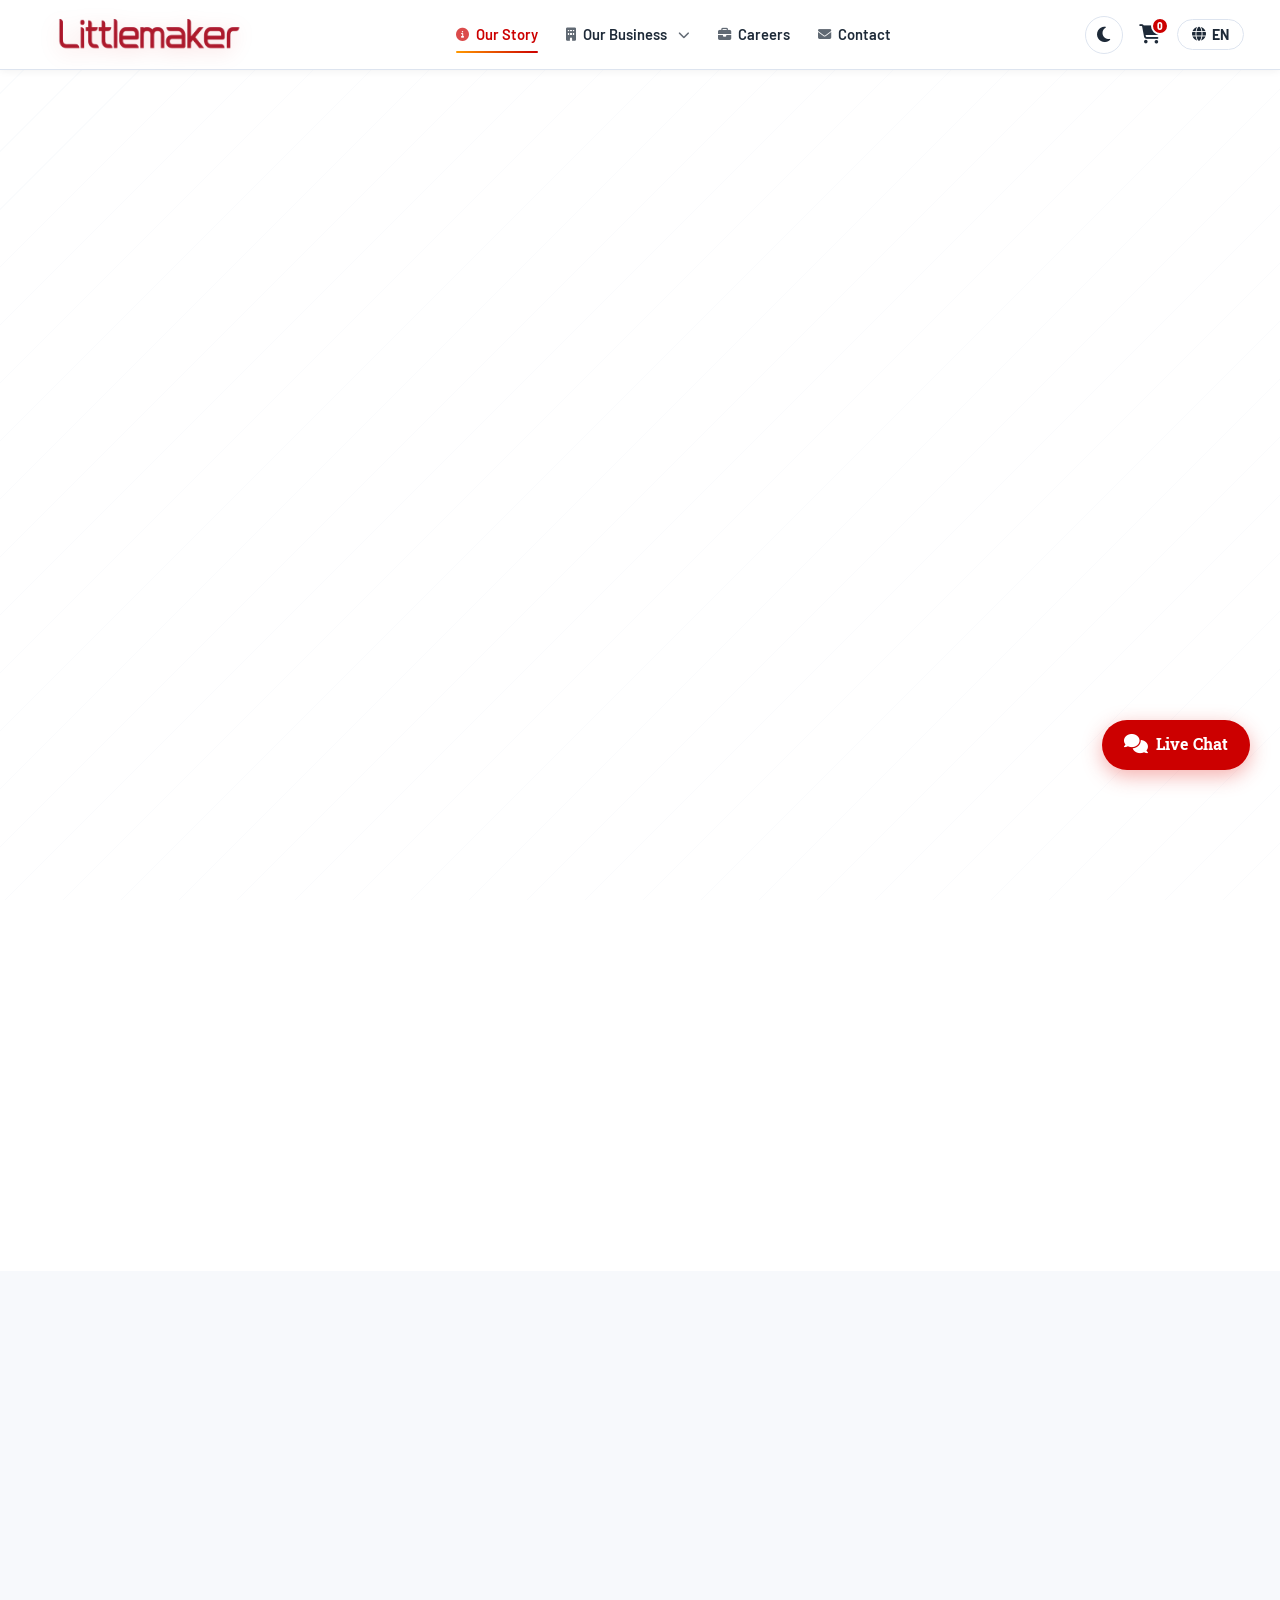
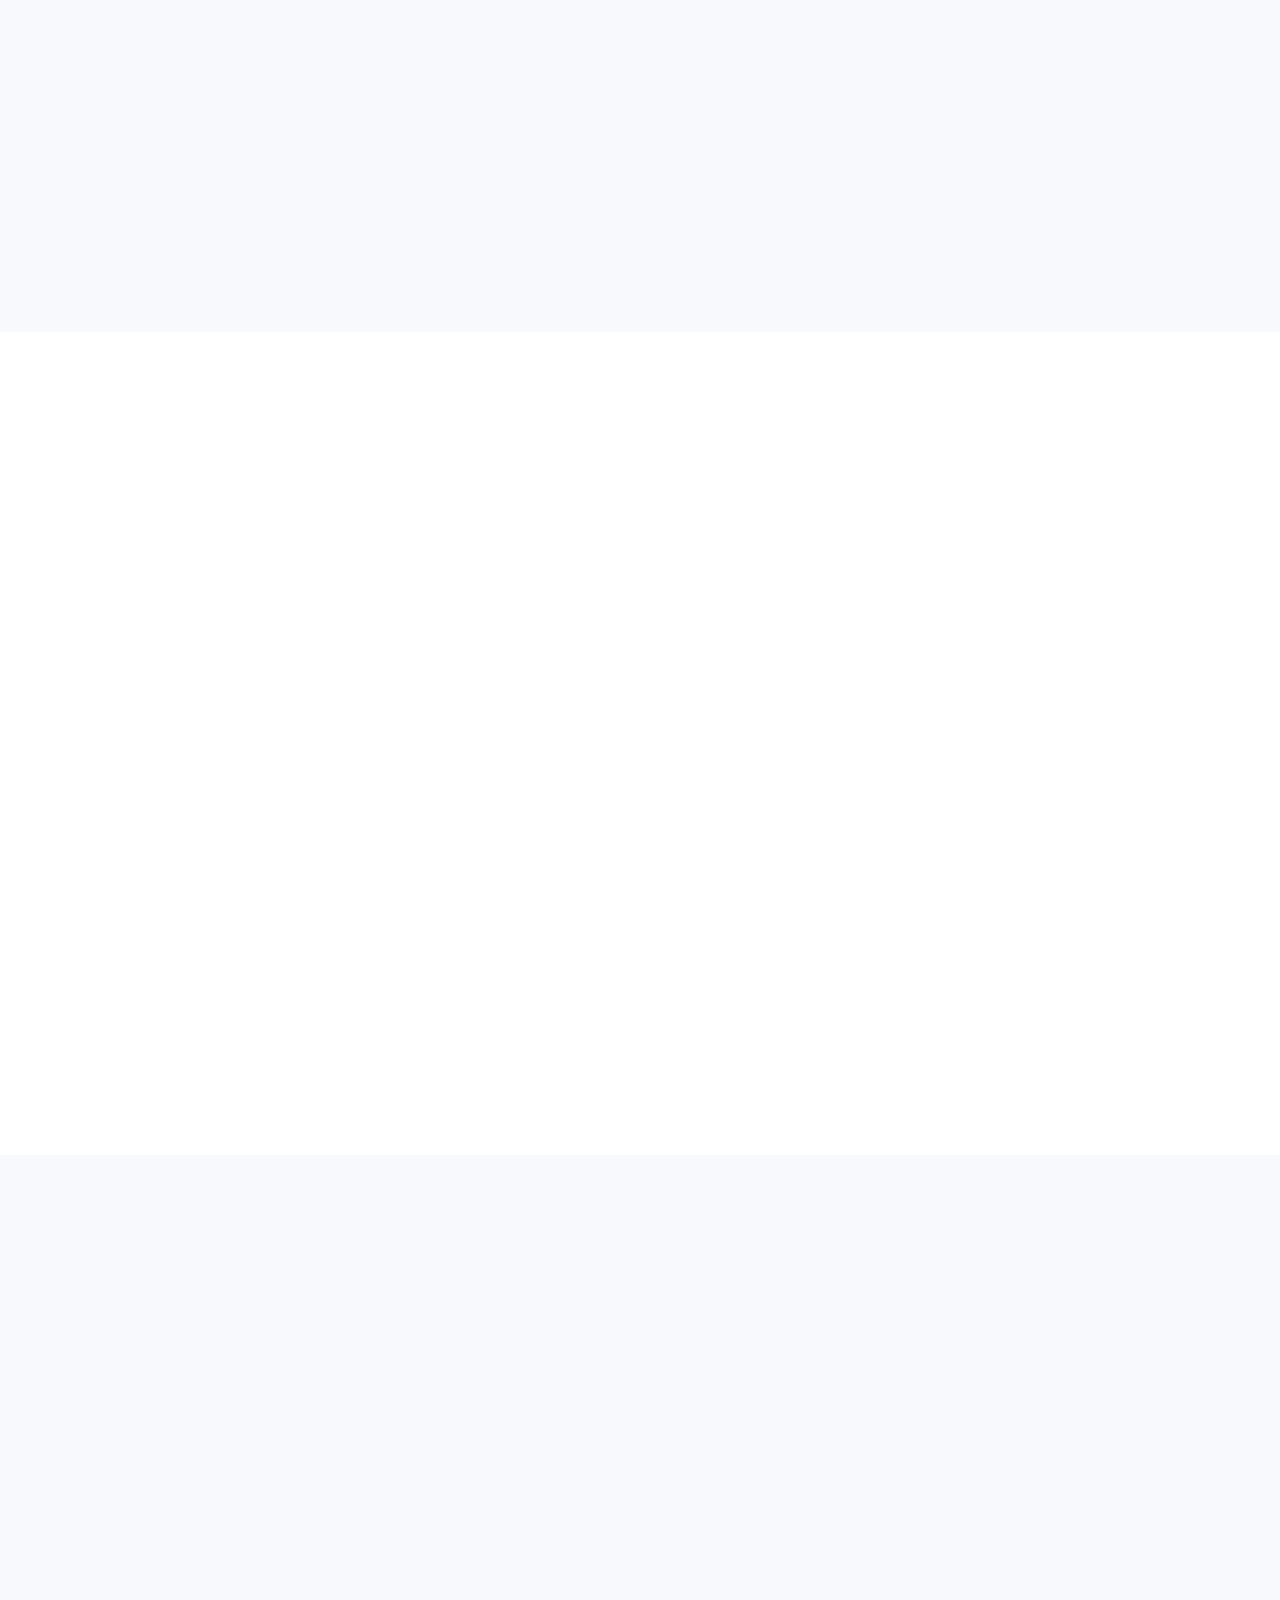
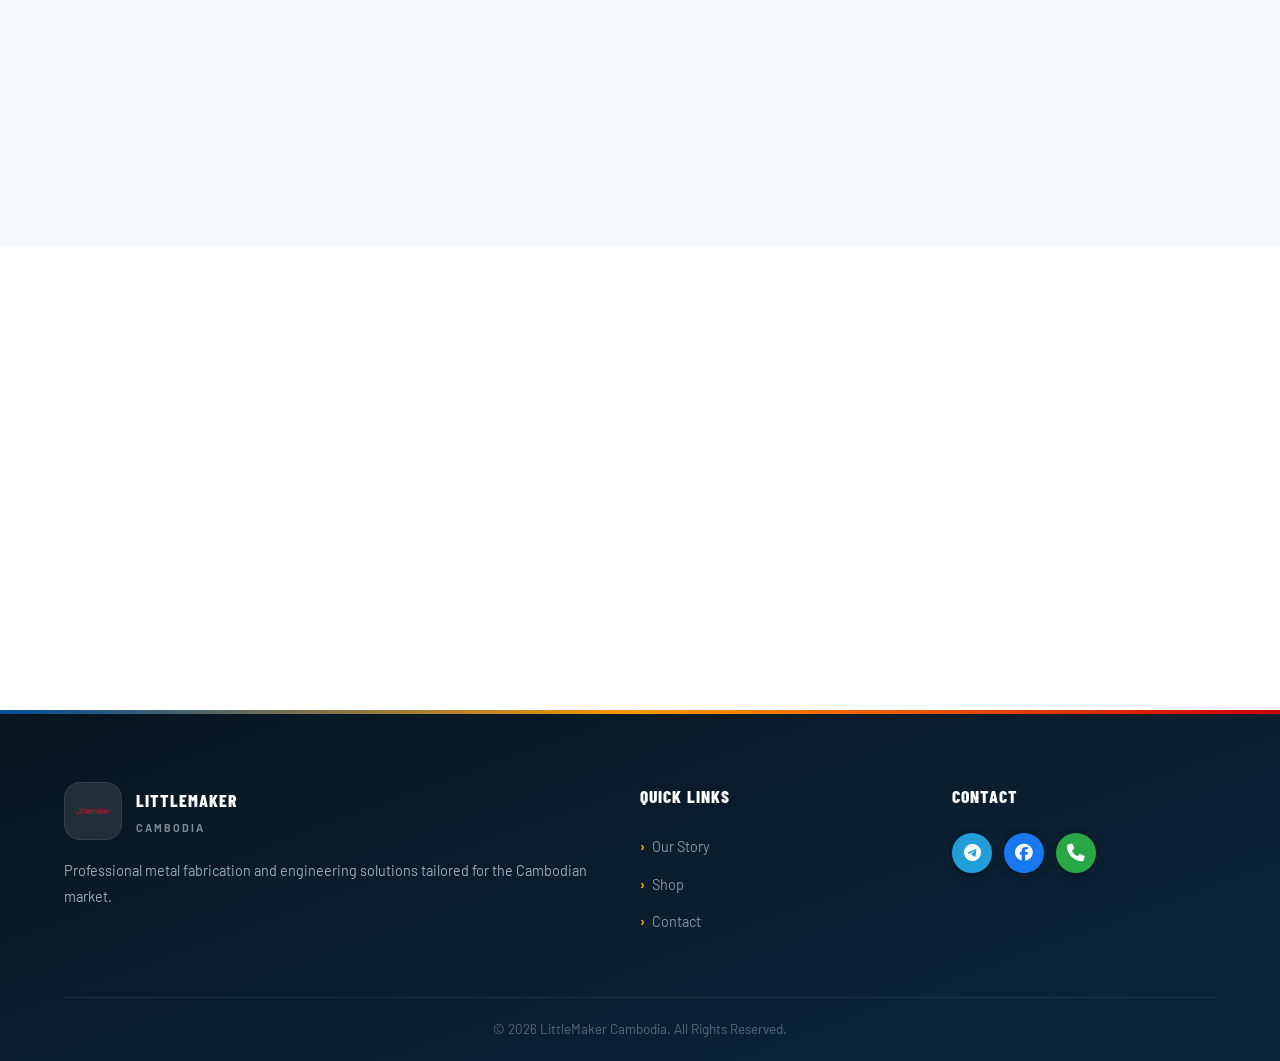
==== commit 14e690f9: "Add files via upload" ====
--- a/about.html
+++ b/about.html
@@ -96,8 +96,7 @@
     <section class="drive-section">
         <div class="container">
             <div class="drive-split">
-                <div class="drive-img fade-in">
-                    <img src="images/backgroud_1.png" alt="Heritage & Expansion" data-img-key="story_heritage_img">
+                <div class="drive-img fade-in" data-img-gallery="story_heritage">
                 </div>
                 <div class="drive-text fade-in">
                     <h3 class="drive-title" data-translate="story_heritage_title">Our Heritage & Expansion</h3>
@@ -111,8 +110,7 @@
     <section class="drive-section bg-light">
         <div class="container">
             <div class="drive-split reverse">
-                <div class="drive-img fade-in">
-                    <img src="images/cabinet.jpg" alt="Engineering Excellence" data-img-key="story_eng_img">
+                <div class="drive-img fade-in" data-img-gallery="story_eng">
                 </div>
                 <div class="drive-text fade-in">
                     <h3 class="drive-title" data-translate="story_eng_title">Engineering Excellence</h3>
@@ -126,8 +124,7 @@
     <section class="drive-section">
         <div class="container">
             <div class="drive-split">
-                <div class="drive-img fade-in">
-                    <img src="images/R2.png" alt="Committed to Quality Standards" data-img-key="story_commit_img">
+                <div class="drive-img fade-in" data-img-gallery="story_commit">
                 </div>
                 <div class="drive-text fade-in">
                     <h3 class="drive-title" data-translate="story_commit_title">Committed to Quality Standards</h3>
--- a/css/style.css
+++ b/css/style.css
@@ -274,12 +274,12 @@
   color: var(--text); text-decoration: none; font-weight: 500; font-family: 'Barlow', sans-serif;
   transition: all 0.2s ease;
 }
-.nav-dropdown-item i { color: var(--primary); font-size: 1.1em; width: 24px; text-align: center; }
-.nav-dropdown-item:hover { background: rgba(255,107,0,0.05); color: var(--primary); padding-left: 24px; }
+.nav-dropdown-item i { color: var(--red); font-size: 1.1em; width: 24px; text-align: center; }
+.nav-dropdown-item:hover { background: rgba(204,0,0,0.05); color: var(--red); padding-left: 24px; }
 body.dark-mode .nav-dropdown-menu { background: #1c2230; border-color: rgba(255,255,255,0.05); box-shadow: 0 10px 30px rgba(0,0,0,0.3); }
 body.dark-mode .nav-dropdown-menu::before { background: #1c2230; border-color: rgba(255,255,255,0.05); }
 body.dark-mode .nav-dropdown-item { color: #e0e6ed; }
-body.dark-mode .nav-dropdown-item:hover { background: rgba(255,107,0,0.1); color: var(--primary); }
+body.dark-mode .nav-dropdown-item:hover { background: rgba(255,102,102,0.1); color: #ff6666; }
 
 .nav-link {
   font-family:'Barlow',sans-serif;
@@ -295,11 +295,11 @@
   content:''; position:absolute;
   bottom:-2px; left:0;
   width:0; height:2px;
-  background:linear-gradient(90deg,var(--orange),var(--blue));
+  background:linear-gradient(90deg,var(--orange),var(--red));
   border-radius:2px;
   transition:width .3s var(--ease);
 }
-.nav-link:hover, .nav-link.active { color:var(--blue) }
+.nav-link:hover, .nav-link.active { color:var(--red) }
 .nav-link:hover::after, .nav-link.active::after { width:100% }
 
 .mobile-only { display:none }
@@ -1336,14 +1336,14 @@
   font-size:.92rem; font-weight:700;
   margin-bottom:6px; color:var(--dark); line-height:1.35;
   transition:color .22s;
-  display:-webkit-box; -webkit-line-clamp:2;
+  display:-webkit-box; -webkit-line-clamp: 2; line-clamp: 2;
   -webkit-box-orient:vertical; overflow:hidden;
 }
 .product-card:hover .product-details h4 { color:var(--blue) }
 .product-desc {
   font-size:.85rem; color:var(--muted);
   margin-bottom:14px; line-height:1.55;
-  display:-webkit-box; -webkit-line-clamp:2;
+  display:-webkit-box; -webkit-line-clamp: 2; line-clamp: 2;
   -webkit-box-orient:vertical; overflow:hidden;
 }
 .product-bottom {
@@ -2014,8 +2014,8 @@
   }
   .mobile-bottom-bar .nav-link i { margin-right:0; font-size:1.15rem; opacity:1 }
   .mobile-bottom-bar .nav-link::after { display:none }
-  .mobile-bottom-bar .nav-link.active { color:var(--blue) }
-  .mobile-bottom-bar .nav-link.active i { color:var(--blue) }
+  .mobile-bottom-bar .nav-link.active { color:var(--red) }
+  .mobile-bottom-bar .nav-link.active i { color:var(--red) }
 
   /* Hide original nav-menu on mobile */
   .navbar .nav-menu { display:none !important }
@@ -2061,9 +2061,9 @@
   .products-grid { grid-template-columns:repeat(2,1fr); gap:12px }
   .product-img   { height:160px }
   .product-details { padding:10px 12px }
-  .product-details h4 { font-size:.82rem; -webkit-line-clamp:2 }
+  .product-details h4 { font-size:.82rem; -webkit-line-clamp: 2; line-clamp: 2 }
   .product-cat { font-size:.65rem; margin-bottom:4px; letter-spacing:1.5px }
-  .product-desc { font-size:.78rem; -webkit-line-clamp:2; margin-bottom:10px }
+  .product-desc { font-size:.78rem; -webkit-line-clamp: 2; line-clamp: 2; margin-bottom:10px }
   .price { font-size:.95rem }
   .btn-cart { padding:6px 10px; font-size:.72rem; white-space:nowrap }
   .product-bottom { flex-direction:column; align-items:flex-start; gap:8px }
@@ -2082,7 +2082,7 @@
   /* dark mode bottom bar */
   body.dark-mode .mobile-bottom-bar { background:#1c2230; border-top-color:#2a3345 }
   body.dark-mode .mobile-bottom-bar .nav-link { color:#5a6a7e }
-  body.dark-mode .mobile-bottom-bar .nav-link.active { color:#4da6ff }
+  body.dark-mode .mobile-bottom-bar .nav-link.active { color:#ff6666 }
 }
 
 /* ══════════════════════════════════════
@@ -3344,7 +3344,7 @@
   top: 100px;
   right: 20px;
   z-index: 999;
-  background: linear-gradient(135deg, var(--dark, #111) 0%, #000 100%);
+  background: linear-gradient(135deg, var(--red, #cc0000) 0%, #990000 100%);
   color: #fff;
   padding: 10px 24px 10px 18px;
   border-radius: 50px;
@@ -3352,12 +3352,12 @@
   font-family: 'Barlow Condensed', sans-serif;
   text-transform: uppercase;
   letter-spacing: 1px;
-  box-shadow: 0 8px 25px rgba(0,0,0,0.25);
+  box-shadow: 0 8px 25px rgba(204,0,0,0.3);
   display: flex;
   align-items: center;
   gap: 10px;
   text-decoration: none;
-  border: 2px solid rgba(255,153,0,0.3);
+  border: 2px solid rgba(255,255,255,0.3);
   animation: floatPulse 3s ease-in-out infinite;
   overflow: hidden;
   transition: all 0.3s var(--ease, ease);
@@ -3857,9 +3857,10 @@
     bottom: 0;
     left: 0;
     right: 0;
-    background: rgba(0, 15, 35, 0.85);
+    background: linear-gradient(135deg, rgba(204, 0, 0, 0.9), rgba(153, 0, 0, 0.95));
     backdrop-filter: blur(15px);
-    border-top: 1px solid rgba(255,255,255,0.1);
+    border-top: 1px solid rgba(255,255,255,0.2);
+    box-shadow: 0 -10px 30px rgba(204, 0, 0, 0.2);
     z-index: 3;
     padding: 24px 0;
 }
@@ -3872,21 +3873,27 @@
     text-align: center;
     display: flex;
     flex-direction: column;
+    transition: transform 0.3s cubic-bezier(0.175, 0.885, 0.32, 1.275);
+    cursor: default;
+}
+.stat-item:hover {
+    transform: translateY(-8px) scale(1.05);
 }
 .stat-number {
     font-family: 'Barlow Condensed', sans-serif;
-    font-size: 2.8rem;
+    font-size: 3.2rem;
     font-weight: 900;
-    color: var(--orange, #ff9900);
+    color: #ffffff;
     line-height: 1;
     margin-bottom: 6px;
+    text-shadow: 0 4px 15px rgba(0,0,0,0.3);
 }
 .stat-label {
-    font-size: 0.9rem;
-    font-weight: 600;
+    font-size: 0.95rem;
+    font-weight: 700;
     text-transform: uppercase;
     letter-spacing: 2px;
-    color: rgba(255,255,255,0.7);
+    color: rgba(255,255,255,0.9);
 }
 
 /* ── Brand Matrix ── */
--- a/css/drive.css
+++ b/css/drive.css
@@ -65,7 +65,7 @@
 .drive-img::after {
     content: '';
     display: block;
-    padding-bottom: 70%; /* Aspect ratio */
+    padding-bottom: 100%; /* Square aspect ratio for 1080x1080 */
 }
 .drive-img img {
     position: absolute;
@@ -78,6 +78,11 @@
 }
 .drive-img:hover img {
     transform: scale(1.06);
+}
+.drive-img .hero-slideshow .slide {
+    background-size: contain;
+    background-repeat: no-repeat;
+    background-position: center;
 }
 .drive-text {
     flex: 1.2;
